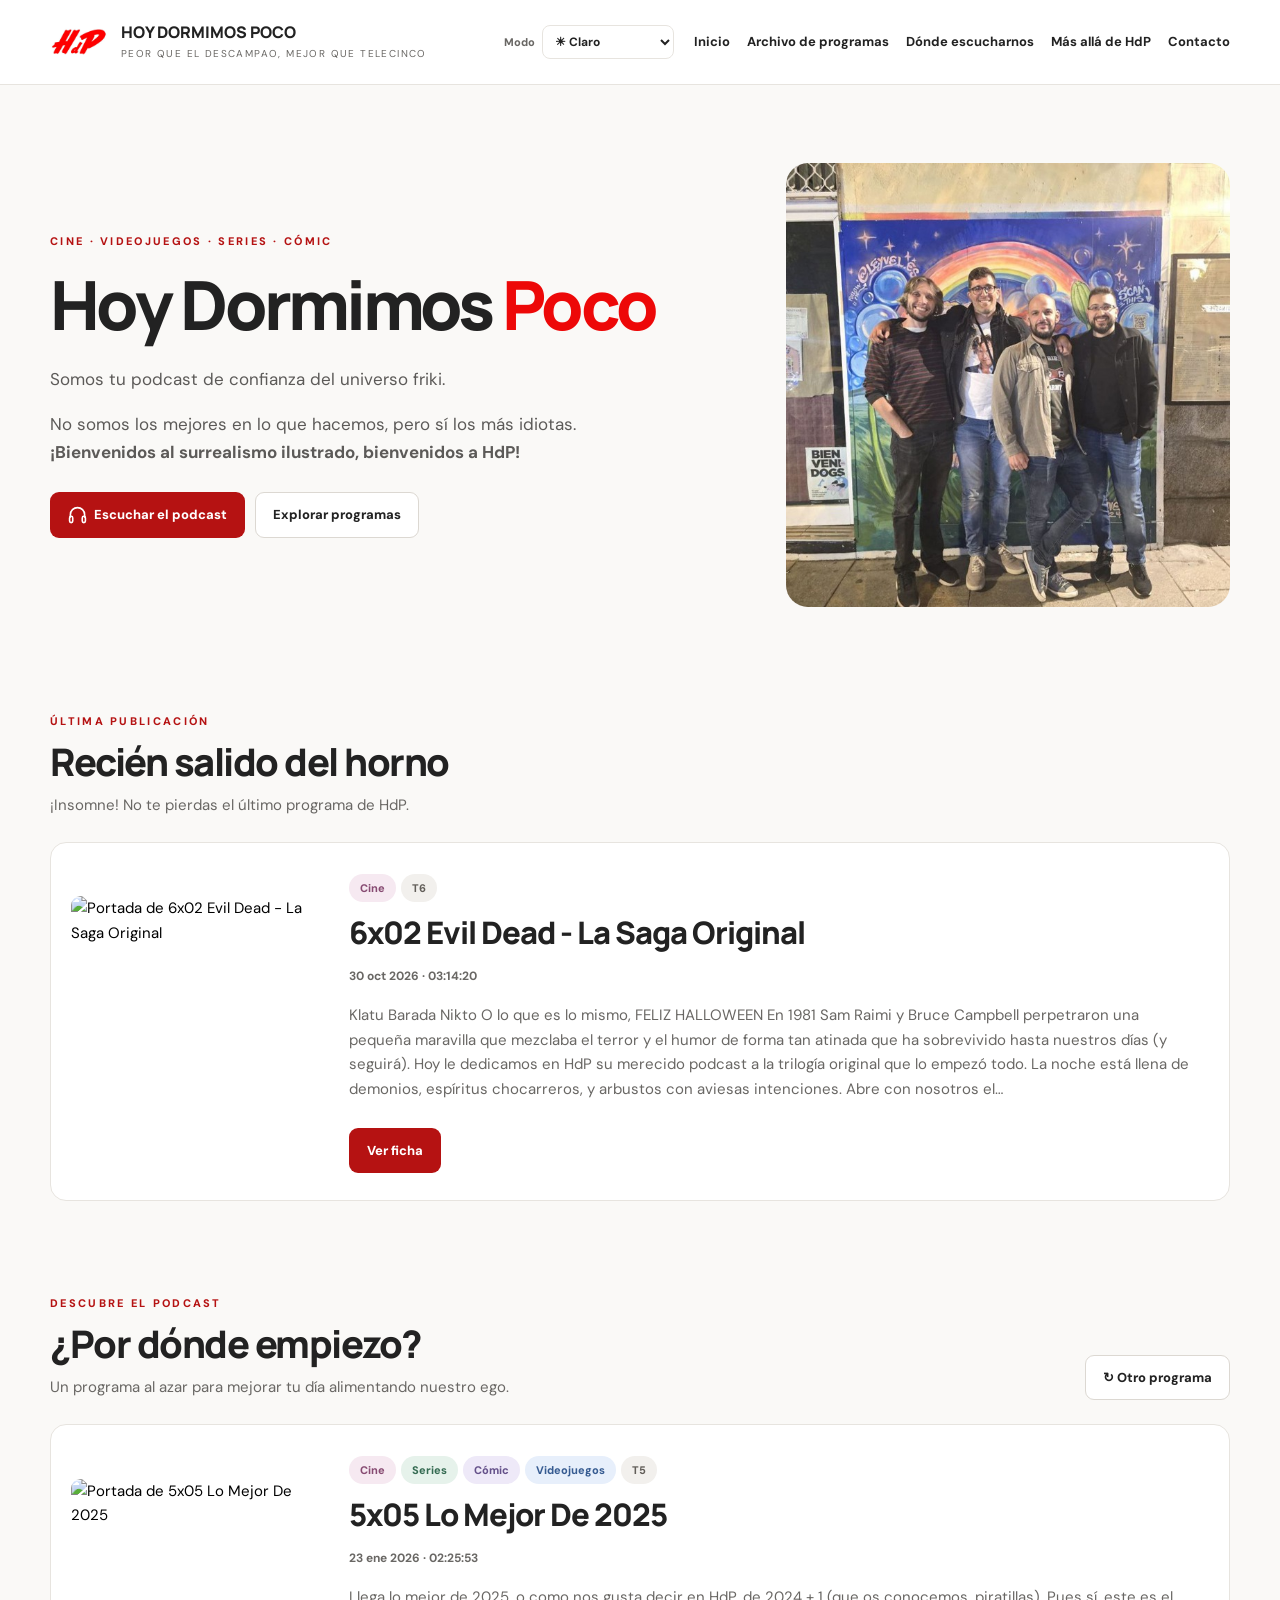
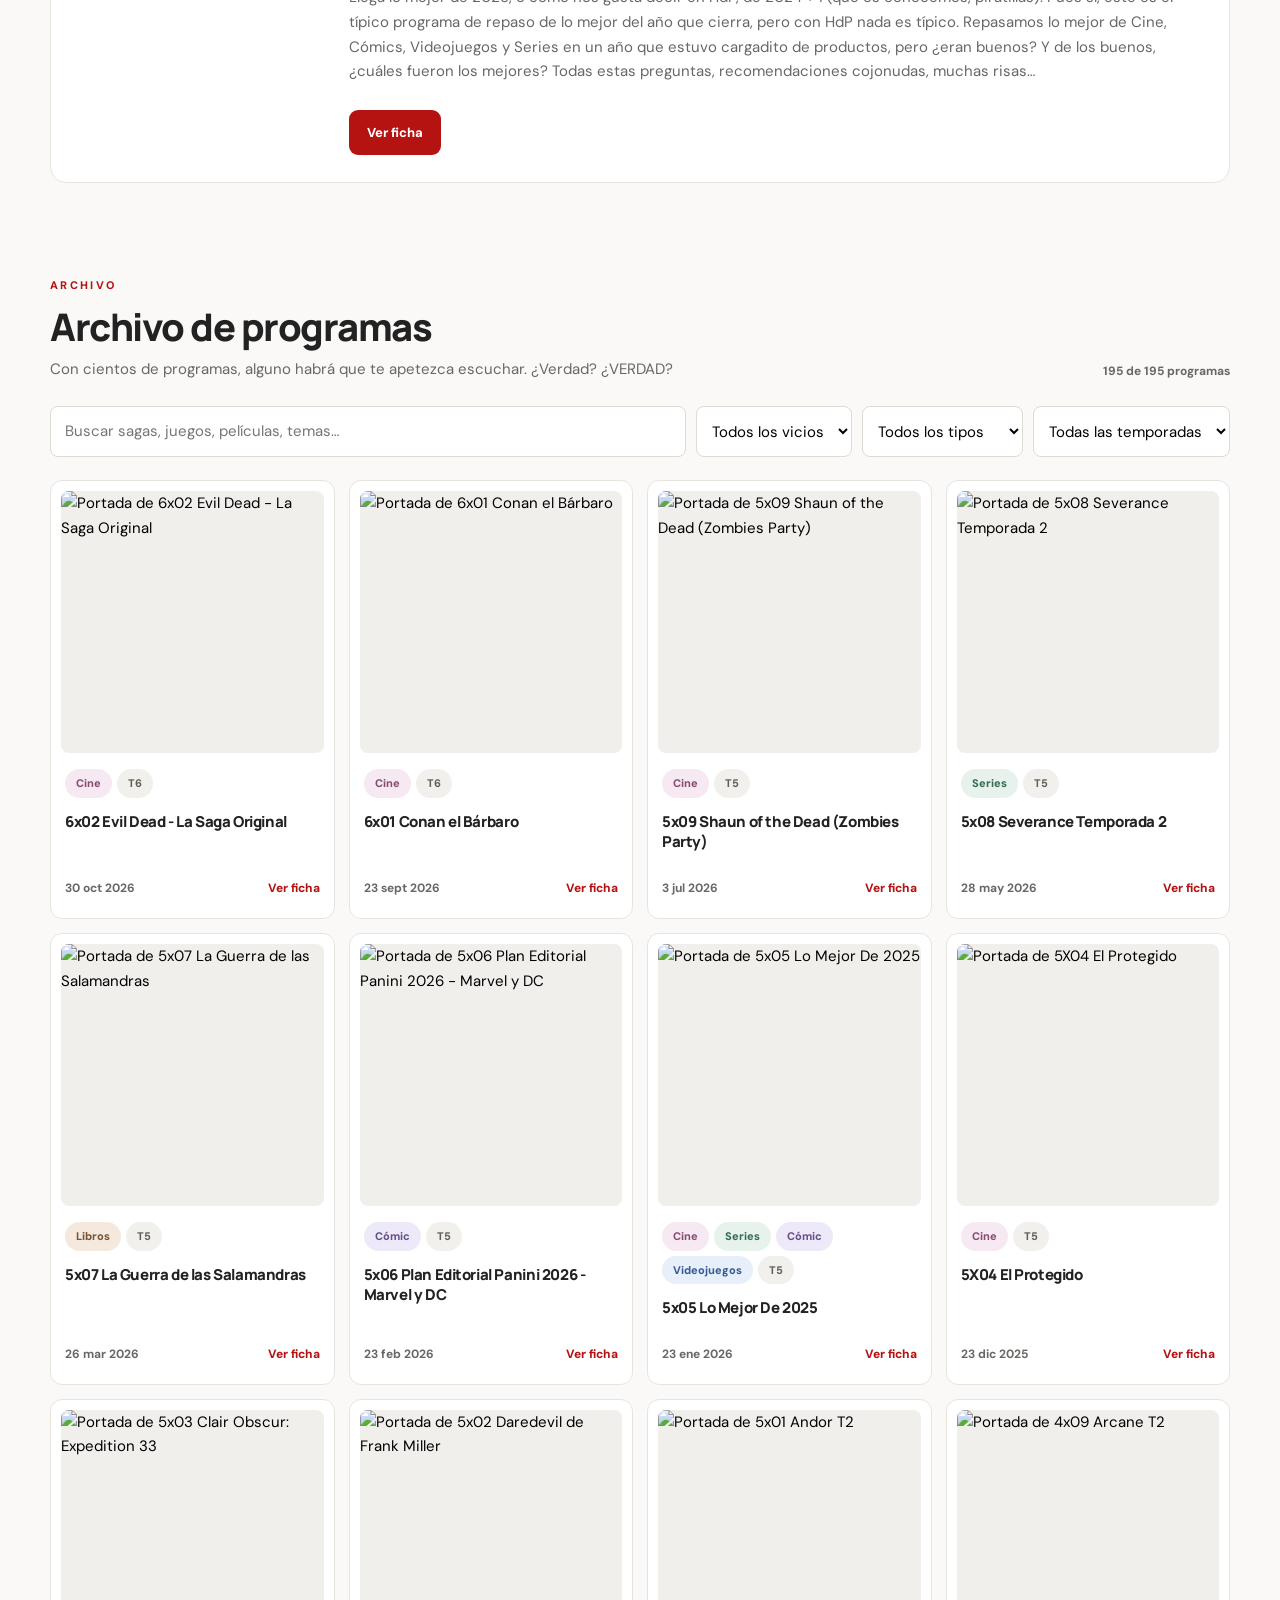
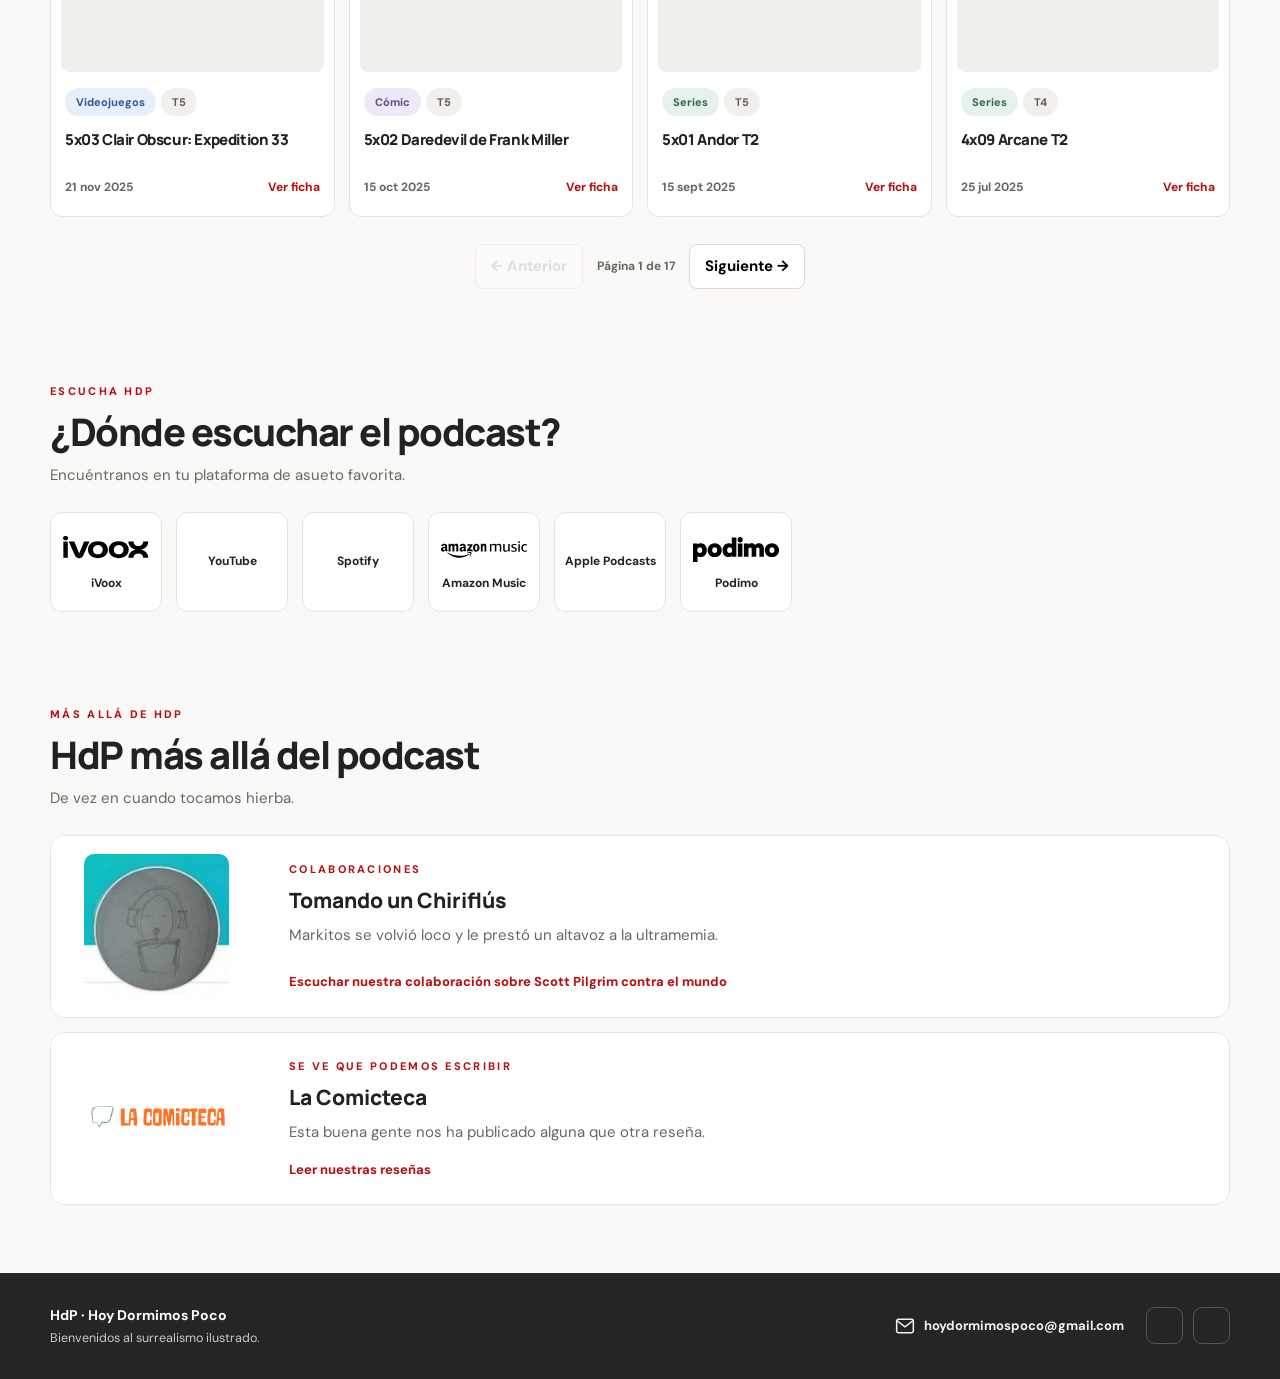
==== index.html @ 5c654281 "Cambios movil" ====
<!DOCTYPE html>
<!-- HdP v1.0.1 | cabecera-dos-botones | etiquetas-pastel | comicteca-author -->
<html lang="es"><head><meta charset="utf-8"/><meta content="width=device-width,initial-scale=1" name="viewport"/><meta content="#faf9f7" name="theme-color"/><meta content="Hoy Dormimos Poco: podcast de cine, videojuegos, series y cómic. Bienvenidos al surrealismo ilustrado." name="description"/><title>Hoy Dormimos Poco — Podcast de cine, videojuegos, series y cómic</title><link href="assets/logo-hdp.jpg" rel="icon"/><style>
@import url('https://fonts.googleapis.com/css2?family=DM+Sans:wght@400;500;600;700&family=Manrope:wght@500;600;700;800&display=swap');
:root{--paper:#faf9f7;--white:#fff;--ink:#222;--muted:#696764;--line:#e7e4df;--red:#ed0808;--red-dark:#b51212}*{box-sizing:border-box}html{scroll-behavior:smooth}body{margin:0;background:var(--paper);color:var(--ink);font:15px/1.65 'DM Sans',sans-serif}a{color:inherit;text-decoration:none}button,input,select{font:inherit}button{cursor:pointer}.wrap{width:min(1180px,calc(100% - 48px));margin:auto}header{position:sticky;top:0;z-index:5;background:#ffffffed;backdrop-filter:blur(14px);border-bottom:1px solid var(--line)}.top{height:84px;display:flex;justify-content:space-between;align-items:center;gap:20px}.brand{display:flex;align-items:center;gap:13px}.brand img{width:58px;height:58px;object-fit:cover;border-radius:50%}.brand b{font:800 16px Manrope}.brand small{display:block;color:var(--muted);font-size:10px;letter-spacing:1.4px}.nav{display:flex;align-items:center;gap:24px;font-weight:700;font-size:13px}.nav a:hover{color:var(--red-dark)}.nav .nav-cta{background:var(--ink);color:white;padding:10px 16px;border-radius:8px}.eyebrow{text-transform:uppercase;letter-spacing:2.3px;font-size:11px;font-weight:800;color:var(--red-dark)}.hero{display:grid;grid-template-columns:1.2fr .8fr;align-items:center;gap:70px;padding:78px 0 80px}.hero h1{font:800 clamp(42px,5.3vw,73px)/1.09 Manrope,sans-serif;letter-spacing:-3.7px;margin:18px 0 23px}.hero h1 em{color:var(--red);font-style:normal}.hero p{font-size:17px;color:#5c5a58;max-width:620px}.hero-art{aspect-ratio:1.15;background:#eeece8;border-radius:22px;display:grid;place-items:center;position:relative;overflow:hidden}.hero-art:before{content:"";position:absolute;width:350px;height:350px;border:65px solid #e3dfd9;border-radius:50%;top:-180px;right:-130px}.hero-art img{width:66%;max-width:290px;position:relative;border-radius:50%;box-shadow:0 25px 50px #0002}.hero-art small{position:absolute;bottom:18px;right:18px;background:#fff;padding:6px 12px;border-radius:5px;font-weight:800;font-size:10px;letter-spacing:1px}.actions{display:flex;gap:10px;flex-wrap:wrap;margin-top:26px}.btn{display:inline-flex;justify-content:center;align-items:center;gap:7px;padding:11px 17px;border-radius:9px;border:1px solid transparent;font-weight:800;font-size:13px;background:var(--red-dark);color:white}.btn:hover{filter:brightness(.92)}.btn.secondary{background:white;border-color:#dcd8d2;color:var(--ink)}.section{padding:25px 0 68px}.section-heading{display:flex;align-items:end;justify-content:space-between;gap:20px;margin-bottom:24px}.section h2,.about h2{font:800 clamp(26px,3vw,38px)/1.18 Manrope;letter-spacing:-1.5px;margin:9px 0}.section-heading p{color:var(--muted);margin:0}.feature{display:grid;grid-template-columns:250px 1fr;gap:28px;padding:20px;border-radius:16px;background:white;border:1px solid var(--line)}.feature img{width:100%;aspect-ratio:1;object-fit:contain;border-radius:9px;background:#eee}.feature-copy{padding:7px 6px 7px 0}.feature h3{font:800 clamp(22px,2.8vw,31px)/1.2 Manrope;letter-spacing:-1px;margin:12px 0}.feature p{color:var(--muted);display:-webkit-box;-webkit-line-clamp:4;-webkit-box-orient:vertical;overflow:hidden}.meta{color:var(--muted);font-size:12px;font-weight:700}.pill{background:#f2f0ed;padding:5px 11px;border-radius:50px;font-size:11px;font-weight:800;color:#625e59;display:inline-block}.controls{display:flex;gap:10px;flex-wrap:wrap;margin:23px 0}.controls input{flex:1;min-width:200px;background:white;border:1px solid #dedad4;border-radius:8px;padding:12px 14px;outline:none}.controls input:focus{border-color:var(--red-dark)}.controls select{background:white;border:1px solid #dedad4;border-radius:8px;padding:11px}.cards{display:grid;grid-template-columns:repeat(4,minmax(0,1fr));gap:14px}.card{background:white;border:1px solid var(--line);padding:10px;border-radius:12px;display:flex;flex-direction:column}.card img{width:100%;aspect-ratio:1;object-fit:cover;border-radius:8px;background:#f0efec}.card .info{padding:12px 4px 4px;display:flex;flex:1;flex-direction:column}.card h3{font:800 15px/1.35 Manrope;letter-spacing:-.4px;margin:11px 0}.card p{font-size:12px;color:var(--muted);display:-webkit-box;-webkit-line-clamp:2;-webkit-box-orient:vertical;overflow:hidden;margin:0 0 16px}.card .bottom{margin-top:auto;display:flex;align-items:center;justify-content:space-between;gap:8px}.text-link{background:none;border:0;padding:5px 0;font-size:12px;font-weight:800;color:var(--red-dark)}.pagination{display:flex;justify-content:center;align-items:center;gap:14px;margin-top:27px}.pagination button{border:1px solid #ddd8d2;border-radius:8px;padding:9px 15px;background:white;font-weight:700}.pagination button:disabled{opacity:.4;cursor:default}.about{border-top:1px solid var(--line);padding:65px 0 85px;display:grid;grid-template-columns:1.1fr .9fr;gap:60px;align-items:center}.about p{color:var(--muted)}.quote{border-left:5px solid var(--red);padding:10px 0 10px 25px;font:800 clamp(23px,2.7vw,31px)/1.4 Manrope;letter-spacing:-.8px}.footer{background:#252525;color:white;padding:30px 0}.foot{display:flex;justify-content:space-between;align-items:center;gap:20px}.footer small{display:block;color:#c9c9c9}.footer a{font-weight:700;font-size:13px}.dialog{border:0;border-radius:16px;max-width:720px;width:calc(100% - 32px);padding:26px;box-shadow:0 20px 90px #0003;max-height:90vh;overflow:auto}.dialog::backdrop{background:#0009}.dialog-top{display:flex;gap:20px}.dialog-top img{width:155px;height:155px;object-fit:cover;border-radius:9px}.dialog h2{font:800 25px/1.25 Manrope;margin:8px 0}.dialog p{white-space:pre-line;color:#555;line-height:1.7}.dialog .close{float:right;background:#f0efed;border:0;border-radius:50%;width:34px;height:34px}.platform-grid{display:flex;flex-wrap:wrap;align-items:stretch;gap:14px;margin-top:23px}.platform-link{display:flex;flex-direction:column;align-items:center;justify-content:center;gap:9px;width:112px;min-height:100px;padding:13px 9px;border:1px solid var(--line);border-radius:12px;background:white;text-align:center;font-weight:700;font-size:12px;transition:border-color .2s,transform .2s}.platform-link:hover{border-color:var(--red-dark);transform:translateY(-2px)}.platform-link img{width:37px;height:37px;object-fit:contain}.platform-link span{line-height:1.3}.contact-section{border-top:1px solid var(--line);padding-top:45px}.contact-row{display:flex;align-items:center;gap:18px;flex-wrap:wrap;margin-top:20px}.contact-mail{font-weight:800;color:var(--red-dark);text-decoration:underline;text-underline-offset:4px}.social-grid{display:flex;gap:12px}.social-grid .platform-link{width:91px;min-height:82px}.social-grid .platform-link img{width:30px;height:30px}.detail-listen{margin-top:22px;border-top:1px solid var(--line);padding-top:18px}.detail-listen h3{font:800 16px Manrope;margin:0 0 5px}.detail-listen p{font-size:12px;white-space:normal;margin:0 0 14px}.detail-listen .platform-grid{margin-top:10px;gap:10px}.detail-listen .platform-link{width:100px;min-height:88px}.audio{width:100%;margin:16px 0}.notice{font-size:12px;color:var(--muted)}.status{padding:30px 0;color:var(--muted)}
@media(max-width:850px){.hero{grid-template-columns:1fr;gap:32px;padding:52px 0}.hero-art{max-height:350px}.cards{grid-template-columns:repeat(3,minmax(0,1fr))}.about{grid-template-columns:1fr;gap:20px}.nav a:not(.nav-cta){display:none}}@media(max-width:580px){.wrap{width:calc(100% - 32px)}.top{height:72px}.brand img{width:47px;height:47px}.brand b{font-size:12px}.brand small{font-size:9px}.nav .nav-cta{padding:8px 10px;font-size:11px}.hero h1{letter-spacing:-2px}.hero p{font-size:15px}.hero-art{aspect-ratio:1.55}.hero-art img{width:43%}.feature{grid-template-columns:1fr}.feature img{max-height:290px}.cards{grid-template-columns:1fr}.card img{max-height:290px}.dialog-top{display:block}.dialog-top img{width:120px;height:120px}.foot{display:block}.platform-link{width:95px;min-height:90px}.platform-link img{width:32px;height:32px}}
.footer-contact{border-top:1px solid #474747;margin-top:24px;padding-top:20px;display:flex;align-items:center;gap:22px;flex-wrap:wrap}.footer-contact-label{font-size:10px;font-weight:800;letter-spacing:1.8px;color:#d6d6d6}.footer-contact-link{display:inline-flex;align-items:center;gap:9px;font-size:13px;font-weight:700;color:#fff}.footer-contact-link:hover{text-decoration:underline;text-underline-offset:4px}.footer-social{display:flex;align-items:center;gap:10px}.footer-social .platform-link{background:#fff;color:#222;width:70px;min-height:67px;padding:8px 6px;gap:5px;font-size:10px}.footer-social .platform-link img{width:23px;height:23px}.platform-link img[src="assets/ivoox.svg"],.platform-link img[src="assets/amazon-music.svg"],.platform-link img[src="assets/podimo.svg"]{width:86px;max-width:100%;height:35px}.footer-contact .footer-social .platform-link img{width:23px;height:23px}@media(max-width:580px){.footer-contact{align-items:flex-start;gap:14px}.footer-contact-label{width:100%}}
/* Plataforma: iconos monocromos coherentes con la identidad visual. */
#listen-links .platform-link img,.detail-listen .platform-link img{filter:grayscale(1) brightness(0)}
/* Pie compacto: marca a la izquierda, contacto y redes a la derecha. */
.footer{padding:30px 0}
.footer-inner{display:flex;align-items:center;justify-content:space-between;gap:24px}
.footer-identity strong{font-size:14px}
.footer-contact-compact{display:flex;align-items:center;justify-content:flex-end;flex-wrap:wrap;gap:22px}
.footer-email{display:inline-flex;align-items:center;gap:9px;font-size:13px;font-weight:700;color:#f3f3f3}
.footer-email:hover{color:#fff;text-decoration:underline;text-underline-offset:4px}
.footer-social-compact{display:flex;align-items:center;gap:10px}
.footer-social-icon{width:37px;height:37px;display:grid;place-items:center;border:1px solid #555;border-radius:9px;transition:background .15s,border-color .15s}
.footer-social-icon:hover{background:#383838;border-color:#aaa}
.footer-social-icon img{width:19px;height:19px;object-fit:contain;filter:invert(1)}
@media(max-width:720px){.footer-inner{align-items:flex-start;flex-direction:column;gap:20px}.footer-contact-compact{justify-content:flex-start;gap:14px}}

/* Navegación única y adaptable */
.menu-toggle{display:none;border:1px solid var(--line);background:#fff;border-radius:9px;font-size:23px;line-height:1;padding:9px 12px;color:var(--ink)}
.nav{gap:17px}.nav a{white-space:nowrap}.nav a:focus-visible,.menu-toggle:focus-visible{outline:2px solid var(--red-dark);outline-offset:3px}
.hero-art-qr{aspect-ratio:1;background:transparent}.hero-art-qr:before{display:none}.hero-art-qr img{width:100%;height:100%;max-width:none;object-fit:cover;border-radius:18px;box-shadow:none}
.chiriflus-img{width:88px;height:88px;object-fit:cover;border-radius:12px;display:block}.beyond-grid{display:grid;grid-template-columns:1fr 1fr;gap:18px}.beyond-card{background:#fff;border:1px solid var(--line);border-radius:15px;padding:25px}.beyond-card h3{font:800 22px Manrope;margin:10px 0}.beyond-card p{color:var(--muted)}.beyond-card a{font-weight:800;color:var(--red-dark)}
#inicio,#programas,#mas-alla,#escuchar,#contacto{scroll-margin-top:95px}
@media(max-width:1050px){.menu-toggle{display:block}.top{position:relative}.nav{display:none;position:absolute;top:calc(100% - 1px);right:0;left:0;flex-direction:column;align-items:stretch;gap:0;background:#fff;border:1px solid var(--line);border-radius:0 0 14px 14px;box-shadow:0 14px 22px #0001;padding:10px 16px}.nav.is-open{display:flex}.nav a,.nav a:not(.nav-cta){display:block;padding:11px 8px;border-bottom:1px solid var(--line)}.nav a:last-child{border-bottom:0}}
@media(max-width:580px){.hero-art-qr{aspect-ratio:1}.hero-art-qr img{width:100%;height:100%}.beyond-grid{grid-template-columns:1fr}.brand b{font-size:11px}}

/* Imágenes de episodios accesibles y clicables, sin alterar su presentación */
.episode-image-button{display:block;width:100%;padding:0;border:0;background:transparent;cursor:pointer;text-align:left;overflow:hidden}.episode-image-button img{display:block;width:100%;height:100%;object-fit:cover}.feature .episode-image-button img{object-fit:contain}.episode-image-button:focus-visible,.beyond-image-link:focus-visible{outline:3px solid var(--red-dark);outline-offset:3px}.beyond-image-link{display:inline-block;vertical-align:top}.beyond-card h3 a:hover{text-decoration:underline}

/* Tarjetas compactas del archivo: la descripción y duración están en la ficha. */
.card .info{min-height:124px}.card .bottom{padding-top:16px}.card h3{margin-bottom:0}
/* Colaboraciones con imagen protagonista y contenido equilibrado. */
.beyond-grid-new{align-items:stretch}.beyond-card-new{padding:0;overflow:hidden;display:flex;flex-direction:column}
.beyond-visual{height:160px;display:flex;align-items:center;justify-content:center;background:#f5f3f0;padding:20px;transition:background .2s}
.beyond-visual:hover{background:#ece8e3}.beyond-visual-chiriflus img{height:122px;width:122px;object-fit:cover;border-radius:16px;box-shadow:0 5px 18px #0001}
.beyond-visual-comicteca{background:#fff}.beyond-visual-comicteca img{display:block;width:min(100%,380px);height:110px;object-fit:contain}
.beyond-content{padding:22px 25px 25px;display:flex;flex:1;flex-direction:column}.beyond-content h3{margin:8px 0}.beyond-content p{margin:0 0 22px}
.beyond-actions{margin-top:auto;display:flex;flex-wrap:wrap;gap:10px 22px}.beyond-card .beyond-title-link,.beyond-card .beyond-title-link:visited{color:var(--ink)}.beyond-card .beyond-title-link:hover{color:var(--ink);text-decoration:underline}
@media(max-width:580px){.beyond-visual{height:145px}.beyond-visual-chiriflus img{width:110px;height:110px}}

/* REPARACIÓN 23/11: sólo tarjetas del ARCHIVO, no las destacadas. */
#cards .card .info{min-height:0;padding:12px 4px 4px}
#cards .card h3{margin:10px 0 22px}
#cards .card .bottom{margin-top:auto;padding-top:0}
#cards .card p{display:none!important}
/* Más allá de HdP: dos tarjetas horizontales de igual altura. */
#mas-alla .beyond-grid{display:grid;grid-template-columns:repeat(2,minmax(0,1fr));gap:18px}
#mas-alla .beyond-card-new{display:grid;grid-template-columns:38% minmax(0,1fr);min-height:245px;padding:0;overflow:hidden;align-items:stretch}
#mas-alla .beyond-visual{height:auto;min-height:245px;width:100%;padding:22px;display:flex;align-items:center;justify-content:center;background:#f4f1ed}
#mas-alla .beyond-visual-chiriflus{background:#f4f1ed}
#mas-alla .beyond-visual-chiriflus img{width:min(100%,180px);height:auto;aspect-ratio:1;object-fit:contain;box-shadow:none;border-radius:14px}
#mas-alla .beyond-visual-comicteca{background:#fff}
#mas-alla .beyond-visual-comicteca img{width:100%;height:auto;max-height:150px;object-fit:contain}
#mas-alla .beyond-content{padding:23px 22px;min-width:0;display:flex;flex-direction:column;justify-content:center}
#mas-alla .beyond-content h3{font:800 20px/1.3 Manrope;margin:10px 0}
#mas-alla .beyond-content p{margin:0 0 20px}
#mas-alla .beyond-actions{margin-top:auto;display:flex;flex-wrap:wrap;gap:8px 16px}
#mas-alla .beyond-title-link,#mas-alla .beyond-title-link:visited{color:var(--ink)!important}
@media(max-width:1050px){#mas-alla .beyond-grid{grid-template-columns:1fr}#mas-alla .beyond-card-new{grid-template-columns:190px minmax(0,1fr)}}
@media(max-width:580px){#mas-alla .beyond-card-new{grid-template-columns:125px minmax(0,1fr);min-height:210px}#mas-alla .beyond-visual{min-height:210px;padding:10px}#mas-alla .beyond-content{padding:16px}#mas-alla .beyond-content h3{font-size:17px}#mas-alla .beyond-actions{gap:6px}}

/* Colaboraciones: listado ampliable, imagen a la derecha y enlaces sin flechas. */
#mas-alla .beyond-list{display:flex;flex-direction:column;gap:14px}
#mas-alla .beyond-row{display:grid;grid-template-columns:minmax(0,1fr) 210px;min-height:170px;border:1px solid var(--line);border-radius:15px;overflow:hidden;background:#fff}
#mas-alla .beyond-row-copy{padding:24px 28px;display:flex;flex-direction:column;align-items:flex-start}
#mas-alla .beyond-row h3{font:800 21px/1.3 Manrope;margin:9px 0}
#mas-alla .beyond-row h3 a,#mas-alla .beyond-row h3 a:visited{color:var(--ink)}
#mas-alla .beyond-row h3 a:hover{text-decoration:underline}
#mas-alla .beyond-row p{color:var(--muted);margin:0 0 14px}
#mas-alla .beyond-row-action{margin-top:auto;color:var(--red-dark);font-size:13px;font-weight:800}
#mas-alla .beyond-row-action:hover{text-decoration:underline}
#mas-alla .beyond-row-art{display:flex;align-items:center;justify-content:center;padding:18px;background:#f4f1ed}
#mas-alla .beyond-row-art img{display:block;max-width:100%;max-height:145px;object-fit:contain;border-radius:10px}
#mas-alla .beyond-row-art-logo{background:#fff}
#mas-alla .beyond-row-art-logo img{width:175px;max-height:105px;border-radius:0}
@media(max-width:580px){#mas-alla .beyond-row{grid-template-columns:minmax(0,1fr) 110px;min-height:155px}#mas-alla .beyond-row-copy{padding:18px 15px}#mas-alla .beyond-row h3{font-size:17px}#mas-alla .beyond-row-art{padding:10px}#mas-alla .beyond-row-art img{max-height:100px}#mas-alla .beyond-row-art-logo img{width:100%}}

/* Ajuste 23/11: portadas principales completas, sin bandas grises. */
.feature .episode-image-button{background:#fff;align-self:center;border-radius:9px;overflow:hidden}
.feature .episode-image-button img,.feature img{background:#fff;object-fit:contain}
/* Colaboraciones: imágenes a la izquierda, misma superficie neutra. */
#mas-alla .beyond-row{grid-template-columns:210px minmax(0,1fr)}
#mas-alla .beyond-row-art{grid-column:1;grid-row:1;background:#fff;padding:18px}
#mas-alla .beyond-row-copy{grid-column:2;grid-row:1}
#mas-alla .beyond-row-art-logo{background:#fff}
#mas-alla .beyond-row-art-logo img{width:100%;max-height:105px;object-fit:contain}
#mas-alla .beyond-row-art:not(.beyond-row-art-logo) img{width:145px;height:145px;max-width:100%;object-fit:contain}
@media(max-width:580px){#mas-alla .beyond-row{grid-template-columns:110px minmax(0,1fr)}#mas-alla .beyond-row-art{padding:10px}#mas-alla .beyond-row-art:not(.beyond-row-art-logo) img{width:100%;height:auto}}

/* Etiquetas de temática: tonos pastel discretos, sin alterar las portadas. */
.pill[data-category="Videojuegos"]{background:#e7effb;color:#365b91}
.pill[data-category="Cine"]{background:#f6e9f1;color:#874b72}
.pill[data-category="Series"]{background:#e6f2eb;color:#356b52}
.pill[data-category="Cómic"]{background:#eee9f8;color:#65518a}
.pill[data-category="Otros"]{background:#f2f0ed;color:#625e59}

.pill[data-category="Libros"]{background:#f4e9dc;color:#795333}
.episode-tags{display:flex;flex-wrap:wrap;align-items:center;gap:5px;margin:4px 0}
.season-pill{background:#f2f0ed;color:#625e59}
.headphones-icon{flex-shrink:0}

/* v1.0.1 — Modos claro, oscuro y MUY OSCURO. Los dos últimos comparten paleta. */
.header-actions{display:flex;align-items:center;gap:7px;margin-left:auto}
.theme-label{font-size:11px;font-weight:800;color:var(--muted)}
.theme-mode{max-width:151px;padding:7px 8px;border:1px solid var(--line);border-radius:8px;background:var(--white);color:var(--ink);font-size:12px;font-weight:700;cursor:pointer}
.theme-mode:focus-visible{outline:2px solid var(--red-dark);outline-offset:2px}
.brand .very-dark-note{font-size:9px;letter-spacing:.15px;color:#d8b2b2;font-weight:600;text-transform:none}
.brand .very-dark-note[hidden]{display:none}
html[data-theme="dark"]{color-scheme:dark;--paper:#17191d;--white:#24272e;--ink:#f1f1f2;--muted:#b5b6bd;--line:#42454d;--red-dark:#ff6a6a}
html[data-theme="dark"] header{background:#1c1e23f2}
html[data-theme="dark"] .nav{background:transparent}
html[data-theme="dark"] .feature,
html[data-theme="dark"] .card,
html[data-theme="dark"] .beyond-card,
html[data-theme="dark"] .platform-link,
html[data-theme="dark"] .dialog{background:var(--white);color:var(--ink)}
html[data-theme="dark"] .hero p,
html[data-theme="dark"] .feature p,
html[data-theme="dark"] .about p,
html[data-theme="dark"] .beyond-card p,
html[data-theme="dark"] .dialog p{color:var(--muted)}
html[data-theme="dark"] .btn.secondary,
html[data-theme="dark"] .pagination button,
html[data-theme="dark"] .menu-toggle,
html[data-theme="dark"] .controls input,
html[data-theme="dark"] .controls select{background:var(--white);color:var(--ink);border-color:var(--line)}
html[data-theme="dark"] .btn:not(.secondary){background:#b72d32;color:#fff}
html[data-theme="dark"] .nav .nav-cta{background:#e6e6e8;color:#17191d}
html[data-theme="dark"] .feature .episode-image-button,
html[data-theme="dark"] .feature .episode-image-button img,
html[data-theme="dark"] .feature img{background:#fff}
html[data-theme="dark"] .card img{background:#30333b}
html[data-theme="dark"] .dialog .close{background:#3a3d45;color:#fff}
html[data-theme="dark"] .hero-art{background:transparent}
html[data-theme="dark"] .pill.season-pill{background:#3c4048;color:#e0e1e5}
html[data-theme="very-dark"] #brand-tagline{color:#a32632}
@media(max-width:1050px){.header-actions{margin-left:auto}.top{gap:10px}}
@media(max-width:580px){.wrap{width:min(1180px,calc(100% - 24px))}.brand{gap:7px}.brand img{width:40px;height:40px}.brand small{font-size:7px;letter-spacing:.35px}.brand .very-dark-note{font-size:7px}.theme-label{display:none}.theme-mode{width:100px;max-width:100px;font-size:9px;padding:6px 2px}.menu-toggle{padding:7px 8px;font-size:20px}.top{gap:6px}.brand{min-width:0}.brand span{min-width:0}.brand b{font-size:10px}}

/* Contraste de plataformas y colaboraciones en ambos modos oscuros. */
html[data-theme="dark"] #listen-links .platform-link img,
html[data-theme="dark"] .detail-listen .platform-link img{filter:brightness(0) invert(1)}
html[data-theme="dark"] #mas-alla .beyond-row{background:var(--white);border-color:var(--line);color:var(--ink)}
html[data-theme="dark"] #mas-alla .beyond-row-art{background:var(--white)}
html[data-theme="dark"] #mas-alla .beyond-row-art-logo img{background:#fff;border-radius:6px;padding:6px}

.very-dark-banner{background:#e8e5df;color:#292929;text-align:center;padding:7px 12px;font-size:13px;font-weight:600;line-height:1.4}
.very-dark-banner[hidden]{display:none}
html[data-theme="dark"] header{background:#1c1e23}
html[data-theme="dark"] .nav a{background:transparent;color:var(--ink)}
html[data-theme="dark"] .nav a:hover{background:transparent;color:var(--red-dark)}
@media(max-width:1050px){html[data-theme="dark"] .nav{background:#1c1e23}}
/* Ajuste exclusivo móvil: selector compacto sin ancho mínimo nativo. */
@media (max-width:580px){
  .header-actions{flex:0 0 86px;min-width:0;margin-left:auto}
  #theme-mode{display:block;box-sizing:border-box;width:86px;min-width:0;max-width:86px;flex:0 0 86px;padding:6px 1px;font-size:10px;letter-spacing:-.2px}
  .brand{flex:1 1 auto;min-width:0}
  .brand span{min-width:0}
  .menu-toggle{flex-shrink:0}
}
</style></head><body>
<header><div id="very-dark-note" class="very-dark-banner" hidden>El 29N, vota con cabeza. Te juegas tu futuro.</div><div class="wrap top"><a class="brand" href="#inicio"><img alt="Logo de Hoy Dormimos Poco" src="assets/logo-hdp.jpg"/><span><b>HOY DORMIMOS POCO</b><small id="brand-tagline">PEOR QUE EL DESCAMPAO, MEJOR QUE TELECINCO</small></span></a><div class="header-actions"><label class="theme-label" for="theme-mode">Modo</label><select id="theme-mode" class="theme-mode" aria-label="Modo de visualización"><option value="light">☀ Claro</option><option value="dark">☾ Oscuro</option><option value="very-dark">☠ MUY OSCURO</option></select></div><button class="menu-toggle" type="button" id="menu-toggle" aria-controls="site-nav" aria-expanded="false" aria-label="Abrir menú">☰</button><nav class="nav" id="site-nav" aria-label="Navegación principal"><a href="#inicio">Inicio</a><a href="#programas">Archivo de programas</a><a href="#escuchar">Dónde escucharnos</a><a href="#mas-alla">Más allá de HdP</a><a href="#contacto">Contacto</a></nav></div></header>
<main class="wrap" id="inicio"><section class="hero"><div><div class="eyebrow">CINE · VIDEOJUEGOS · SERIES · CÓMIC</div><h1>Hoy Dormimos <em>Poco</em></h1><p>Somos tu podcast de confianza del universo friki.</p><p>No somos los mejores en lo que hacemos, pero sí los más idiotas. <strong>¡Bienvenidos al surrealismo ilustrado, bienvenidos a HdP!</strong></p><div class="actions"><a class="btn" href="#escuchar"><svg class="headphones-icon" viewBox="0 0 24 24" width="19" height="19" fill="none" stroke="currentColor" stroke-width="2" stroke-linecap="round" stroke-linejoin="round" aria-hidden="true"><path d="M3 14v-3a9 9 0 0 1 18 0v3"/><rect x="2" y="13" width="4" height="8" rx="2"/><rect x="18" y="13" width="4" height="8" rx="2"/></svg>Escuchar el podcast</a><a class="btn secondary" href="#programas">Explorar programas</a></div></div><div class="hero-art hero-art-qr"><img alt="Fotografía original del equipo de Hoy Dormimos Poco" src="assets/foto-original-hdp.jpg"/></div></section>
<section class="section" id="ultimo"><div class="section-heading"><div><div class="eyebrow">ÚLTIMA PUBLICACIÓN</div><h2>Recién salido del horno</h2><p>¡Insomne! No te pierdas el último programa de HdP.</p></div></div><div class="feature" id="latest"><div class="status">Cargando último programa…</div></div></section>
<section class="section" id="recomendacion"><div class="section-heading"><div><div class="eyebrow">DESCUBRE EL PODCAST</div><h2>¿Por dónde empiezo?</h2><p>Un programa al azar para mejorar tu día alimentando nuestro ego.</p></div><button class="btn secondary" id="shuffle">↻ Otro programa</button></div><div class="feature" id="recommended"><div class="status">Cargando recomendación…</div></div></section>
<section class="section" id="programas"><div class="section-heading"><div><div class="eyebrow">ARCHIVO</div><h2>Archivo de programas</h2><p>Con cientos de programas, alguno habrá que te apetezca escuchar. ¿Verdad? ¿VERDAD?</p></div><span class="meta" id="count"></span></div><div class="controls"><input aria-label="Buscar programas" id="search" placeholder="Buscar sagas, juegos, películas, temas…" type="search"/><select aria-label="Filtrar por temática" id="category"><option value="">Todos los vicios</option><option>Cómic</option><option>Cine</option><option>Series</option><option>Videojuegos</option><option>Libros</option><option>Otros</option></select><select aria-label="Filtrar por tipo de programa" id="program-type"><option value="">Todos los tipos</option><option>Monográficos</option><option>Lo mejor del año</option><option>Plan editorial</option><option>Magazine</option><option>Tertulias</option><option>Entrevistas</option></select><select aria-label="Filtrar por temporada" id="season"><option value="">Todas las temporadas</option></select></div><div class="cards" id="cards"></div><div class="status" hidden="" id="empty">No hay episodios que coincidan con la búsqueda.</div><div class="pagination"><button id="prev">← Anterior</button><span class="meta" id="page"></span><button id="next">Siguiente →</button></div></section>

</main>
<section class="section wrap" id="escuchar"><div class="section-heading"><div><div class="eyebrow">ESCUCHA HDP</div><h2>¿Dónde escuchar el podcast?</h2><p>Encuéntranos en tu plataforma de asueto favorita.</p></div></div><div class="platform-grid" id="listen-links"></div></section>
<section class="section wrap" id="mas-alla"><div class="section-heading"><div><div class="eyebrow">MÁS ALLÁ DE HDP</div><h2>HdP más allá del podcast</h2><p>De vez en cuando tocamos hierba.</p></div></div>
<div class="beyond-list">
<article class="beyond-row"><div class="beyond-row-copy"><div class="eyebrow">COLABORACIONES</div><h3><a href="https://www.ivoox.com/podcast-tomando-chiriflus_sq_f1182324_1.html" target="_blank" rel="noopener noreferrer">Tomando un Chiriflús</a></h3><p>Markitos se volvió loco y le prestó un altavoz a la ultramemia.</p><a class="beyond-row-action" href="https://www.ivoox.com/8x04-tomando-chiriflus-con-scott-pilgrim-audios-mp3_rf_136163631_1.html" target="_blank" rel="noopener noreferrer">Escuchar nuestra colaboración sobre Scott Pilgrim contra el mundo</a></div><a class="beyond-row-art" href="https://www.ivoox.com/podcast-tomando-chiriflus_sq_f1182324_1.html" target="_blank" rel="noopener noreferrer" aria-label="Visitar Tomando un Chiriflús"><img src="assets/markitos.webp" alt="Logo de Tomando un Chiriflús" loading="lazy"></a></article>
<article class="beyond-row"><div class="beyond-row-copy"><div class="eyebrow">SE VE QUE PODEMOS ESCRIBIR</div><h3><a href="https://lacomicteca.com" target="_blank" rel="noopener noreferrer">La Comicteca</a></h3><p>Esta buena gente nos ha publicado alguna que otra reseña.</p><a class="beyond-row-action" href="https://lacomicteca.com/author/hoy-dormimos-poco/" target="_blank" rel="noopener noreferrer">Leer nuestras reseñas</a></div><a class="beyond-row-art beyond-row-art-logo" href="https://lacomicteca.com" target="_blank" rel="noopener noreferrer" aria-label="Visitar La Comicteca"><img src="assets/logo-comicteca-completo.png" alt="Logo de La Comicteca" loading="lazy"></a></article>
</div></section>
<footer class="footer" id="contacto"><div class="wrap footer-inner"><div class="footer-identity"><strong>HdP · Hoy Dormimos Poco</strong><small>Bienvenidos al surrealismo ilustrado.</small></div><div class="footer-contact-compact"><a class="footer-email" href="mailto:hoydormimospoco@gmail.com" aria-label="Escribir a hoydormimospoco@gmail.com"><svg viewBox="0 0 24 24" width="20" height="20" fill="none" stroke="currentColor" stroke-width="1.8" stroke-linecap="round" stroke-linejoin="round" aria-hidden="true"><rect x="2" y="4" width="20" height="16" rx="2"/><path d="m3 6 9 7 9-7"/></svg><span>hoydormimospoco@gmail.com</span></a><div class="footer-social-compact" id="social-links"></div></div></div></footer>
<dialog class="dialog" id="details"><button aria-label="Cerrar" class="close" id="close">×</button><div class="dialog-top"><img alt="Portada del programa" id="detail-img"/><div><div class="eyebrow">EPISODIO DE HDP</div><h2 id="detail-title"></h2><span class="meta" id="detail-meta"></span></div></div><p id="detail-desc"></p><div class="detail-listen"><h3>Escúchanos en</h3><p>Enlaces directos a este episodio en las plataformas disponibles.</p><div class="platform-grid" id="detail-links"></div></div></dialog>
<script src="data/catalogo-local.js"></script>
<script>
/* Tema guardado: MUY OSCURO comparte CSS con Oscuro y cambia el lema. */
const themeMode=document.getElementById('theme-mode');
const brandTagline=document.getElementById('brand-tagline');
const veryDarkNote=document.getElementById('very-dark-note');
const DEFAULT_TAGLINE='PEOR QUE EL DESCAMPAO, MEJOR QUE TELECINCO';
const VERY_DARK_TAGLINE='PODCAST RIGUROSAMENTE CENSURADO POR VOX';
function setTheme(mode){
  if(!['light','dark','very-dark'].includes(mode))mode='light';
  document.documentElement.dataset.theme=mode;
  themeMode.value=mode;
  brandTagline.textContent=mode==='very-dark'?VERY_DARK_TAGLINE:DEFAULT_TAGLINE;
  veryDarkNote.hidden=mode!=='very-dark';
  document.querySelector('meta[name="theme-color"]').content=mode==='dark'?'#17191d':'#faf9f7';
  try{localStorage.setItem('hdp-theme-mode',mode)}catch(e){}
}
let savedTheme='light';
try{savedTheme=localStorage.getItem('hdp-theme-mode')||'light'}catch(e){}
setTheme(savedTheme);
themeMode.addEventListener('change',()=>setTheme(themeMode.value));

const menuButton=document.getElementById('menu-toggle'),menuNav=document.getElementById('site-nav');
menuButton.addEventListener('click',()=>{const open=menuNav.classList.toggle('is-open');menuButton.setAttribute('aria-expanded',String(open));menuButton.setAttribute('aria-label',open?'Cerrar menú':'Abrir menú');menuButton.textContent=open?'✕':'☰'});
menuNav.addEventListener('click',ev=>{if(ev.target.closest('a')){menuNav.classList.remove('is-open');menuButton.setAttribute('aria-expanded','false');menuButton.setAttribute('aria-label','Abrir menú');menuButton.textContent='☰'}});
const $=id=>document.getElementById(id), esc=s=>String(s??'').replace(/[&<>"']/g,c=>({'&':'&amp;','<':'&lt;','>':'&gt;','"':'&quot;',"'":'&#39;'}[c]));
let episodes=[],config={},page=1,filtered=[],previousId=null;const PAGE_SIZE=12;
const dateLabel=s=>s?new Date(s).toLocaleDateString('es-ES',{day:'numeric',month:'short',year:'numeric'}):'';
const excerpt=(s,n=250)=>s.length>n?s.slice(0,n).trim()+'…':s;
function effectiveCategories(e){const override=config.categoryOverrides?.[e.id];if(override)return Array.isArray(override)?override:[override];return e.categories||[e.category||'Otros']}
function effectiveCategory(e){return effectiveCategories(e).join(' · ')}
function episodeTags(e){return `<div class="episode-tags">${effectiveCategories(e).map(c=>`<span class="pill" data-category="${esc(c)}">${esc(c)}</span>`).join('')}${e.season?`<span class="pill season-pill">T${esc(e.season)}</span>`:''}</div>`}
const norm=s=>String(s||'').normalize('NFD').replace(/[\u0300-\u036f]/g,'').toLocaleLowerCase('es');
const LOCAL_ICONS={'iVoox':'assets/ivoox.svg','Amazon Music':'assets/amazon-music.svg','Podimo':'assets/podimo.svg'};
const ICONS={'iVoox':'ivoox','YouTube':'youtube','Spotify':'spotify','Amazon Music':'amazonmusic','Apple Podcasts':'applepodcasts','Podimo':'podimo','X':'x','Bluesky':'bluesky'};
function platformIcon(name){const src=LOCAL_ICONS[name]|| (ICONS[name]?`https://cdn.jsdelivr.net/npm/simple-icons@v15/icons/${ICONS[name]}.svg`:null);return src?`<img src="${esc(src)}" alt="" loading="lazy" onerror="this.style.display='none'">`:''}
function platformLink(name,url,label){if(!/^https:\/\//.test(url||''))return '';return `<a class="platform-link" href="${esc(url)}" target="_blank" rel="noopener noreferrer" aria-label="${esc(label||name)}">${platformIcon(name)}<span>${esc(name)}</span></a>`}
function socialIconLink(name,url){if(!/^https:\/\//.test(url||''))return '';return `<a class="footer-social-icon" href="${esc(url)}" target="_blank" rel="noopener noreferrer" aria-label="Seguir HdP en ${esc(name)}" title="${esc(name)}">${platformIcon(name)}</a>`}
function platforms(e){
 if(!e){return Object.entries(config.platforms||{}).filter(([name,url])=>/^https:\/\//.test(url)).map(([name,url])=>[name,url]);}
 const list=[];
 if(e.ivoox)list.push(['iVoox',e.ivoox]);
 if(e.spotify)list.push(['Spotify',e.spotify]);
 if(Number(e.season)>=4&&e.youtube)list.push(['YouTube',e.youtube]);
 return list;
}
function links(e){return platforms(e).map(([name,url])=>platformLink(name,url,'Escuchar este episodio en '+name)).join('')}
function feature(e){if(!e)return '<p class="status">No hay episodios disponibles.</p>';return `<button type="button" class="episode-image-button" data-open="${esc(e.id)}" aria-label="Ver ficha de ${esc(e.title)}"><img loading="lazy" src="${esc(e.image)}" alt="Portada de ${esc(e.title)}"></button><div class="feature-copy">${episodeTags(e)}<h3>${esc(e.title)}</h3><span class="meta">${dateLabel(e.date)}${e.duration?' · '+esc(e.duration):''}</span><p>${esc(excerpt(e.description,440))}</p><div class="actions"><button class="btn" data-open="${esc(e.id)}">Ver ficha</button></div></div>`}
function renderFeatures(){ $('latest').innerHTML=feature(episodes[0]); const eligible=episodes.filter(e=>Number.isInteger(e.season)&&e.season>=4&&!config.excludedRecommendationIds?.includes(e.id));if(!eligible.length){$('recommended').innerHTML='<p class="status">No hay episodios elegibles de la temporada 4 en adelante.</p>';return}let curated=eligible.filter(e=>config.featuredIds?.includes(e.id));const pool=curated.length?curated:eligible;let candidates=pool.filter(e=>e.id!==previousId&&e.id!==episodes[0]?.id);if(!candidates.length)candidates=eligible.filter(e=>e.id!==previousId&&e.id!==episodes[0]?.id);if(!candidates.length)candidates=eligible.filter(e=>e.id!==episodes[0]?.id);if(!candidates.length)return;const chosen=candidates[Math.floor(Math.random()*candidates.length)];previousId=chosen.id;$('recommended').innerHTML=feature(chosen)}
function showDetail(e){if(!e)return;$('detail-img').src=e.image;$('detail-img').alt='Portada de '+e.title;$('detail-title').textContent=e.title;$('detail-meta').textContent=[e.season?'Temporada '+e.season:'',e.programType,e.historicalSection?'Sección: '+e.historicalSection:'',dateLabel(e.date),e.duration].filter(Boolean).join(' · ');$('detail-desc').textContent=e.description;$('detail-links').innerHTML=links(e);$('details').showModal()}
function renderCards(){const q=norm($('search').value).trim(),cat=$('category').value,typ=$('program-type').value,season=$('season').value;filtered=episodes.filter(e=>(!cat||effectiveCategories(e).includes(cat))&&(!typ||e.programType===typ)&&(!season||String(e.season)===season)&&(!q||norm(e.title+' '+e.description+' '+effectiveCategories(e).join(' ')+' '+(e.historicalSection||'')+' '+(e.programType||'')).includes(q)));const total=Math.max(1,Math.ceil(filtered.length/PAGE_SIZE));page=Math.min(page,total);$('count').textContent=`${filtered.length} de ${episodes.length} programas`;$('page').textContent=`Página ${page} de ${total}`;$('prev').disabled=page<=1;$('next').disabled=page>=total;$('empty').hidden=filtered.length>0;$('cards').innerHTML=filtered.slice((page-1)*PAGE_SIZE,page*PAGE_SIZE).map(e=>`<article class="card"><button type="button" class="episode-image-button" data-open="${esc(e.id)}" aria-label="Ver ficha de ${esc(e.title)}"><img loading="lazy" src="${esc(e.image)}" alt="Portada de ${esc(e.title)}"></button><div class="info">${episodeTags(e)}<h3>${esc(e.title)}</h3><div class="bottom"><span class="meta">${dateLabel(e.date)}</span><button class="text-link" data-open="${esc(e.id)}">Ver ficha</button></div></div></article>`).join('')}
document.addEventListener('click',ev=>{const b=ev.target.closest('[data-open]');if(b)showDetail(episodes.find(e=>e.id===b.dataset.open))});$('shuffle').addEventListener('click',()=>{const eligible=episodes.filter(e=>Number.isInteger(e.season)&&e.season>=4&&!config.excludedRecommendationIds?.includes(e.id));if(!eligible.length)return;let pool=eligible.filter(e=>config.featuredIds?.includes(e.id));if(!pool.length)pool=eligible;let candidates=pool.filter(e=>e.id!==previousId&&e.id!==episodes[0]?.id);if(!candidates.length)candidates=eligible.filter(e=>e.id!==previousId&&e.id!==episodes[0]?.id);if(!candidates.length)candidates=eligible.filter(e=>e.id!==episodes[0]?.id);if(!candidates.length)return;const chosen=candidates[Math.floor(Math.random()*candidates.length)];previousId=chosen.id;$('recommended').innerHTML=feature(chosen)});$('close').onclick=()=>$('details').close();$('details').addEventListener('click',e=>{if(e.target===$('details'))$('details').close()});for(const id of ['search','category','program-type','season'])$(id).addEventListener(id==='search'?'input':'change',()=>{page=1;renderCards()});$('prev').onclick=()=>{if(page>1){page--;renderCards();$('programas').scrollIntoView()}};$('next').onclick=()=>{if(page*PAGE_SIZE<filtered.length){page++;renderCards();$('programas').scrollIntoView()}};
(async()=>{try{const local=location.protocol==='file:';const fallback=window.HDP_LOCAL_DATA;const load=async(path,key)=>{if(local)return fallback[key];try{const r=await fetch(path,{cache:'no-store'});if(!r.ok)throw Error('HTTP '+r.status);return await r.json()}catch(err){console.warn('Se utiliza el catálogo local de respaldo:',path,err);return fallback[key]}};const [data,settings]=await Promise.all([load('episodes.json','episodes'),load('config.json','config')]);episodes=data.episodes||[];config=settings;const seasons=[...new Set(episodes.map(e=>e.season).filter(Number.isInteger))].sort((a,b)=>b-a);for(const s of seasons){const o=document.createElement('option');o.value=s;o.textContent='Temporada '+s;$('season').append(o)};$('listen-links').innerHTML=platforms(null).map(([name,url])=>platformLink(name,url,'Escuchar HdP en '+name)).join('');$('social-links').innerHTML=Object.entries(config.social||{}).filter(([name])=>name==='X'||name==='Bluesky').map(([name,url])=>socialIconLink(name,url)).join('');renderFeatures();renderCards()}catch(e){$('latest').textContent='No se ha podido cargar el catálogo. Abre la web desde un servidor HTTP o GitHub Pages.';$('recommended').textContent='Catálogo no disponible.';$('cards').textContent=e.message;console.error(e)}})();
</script></body></html>
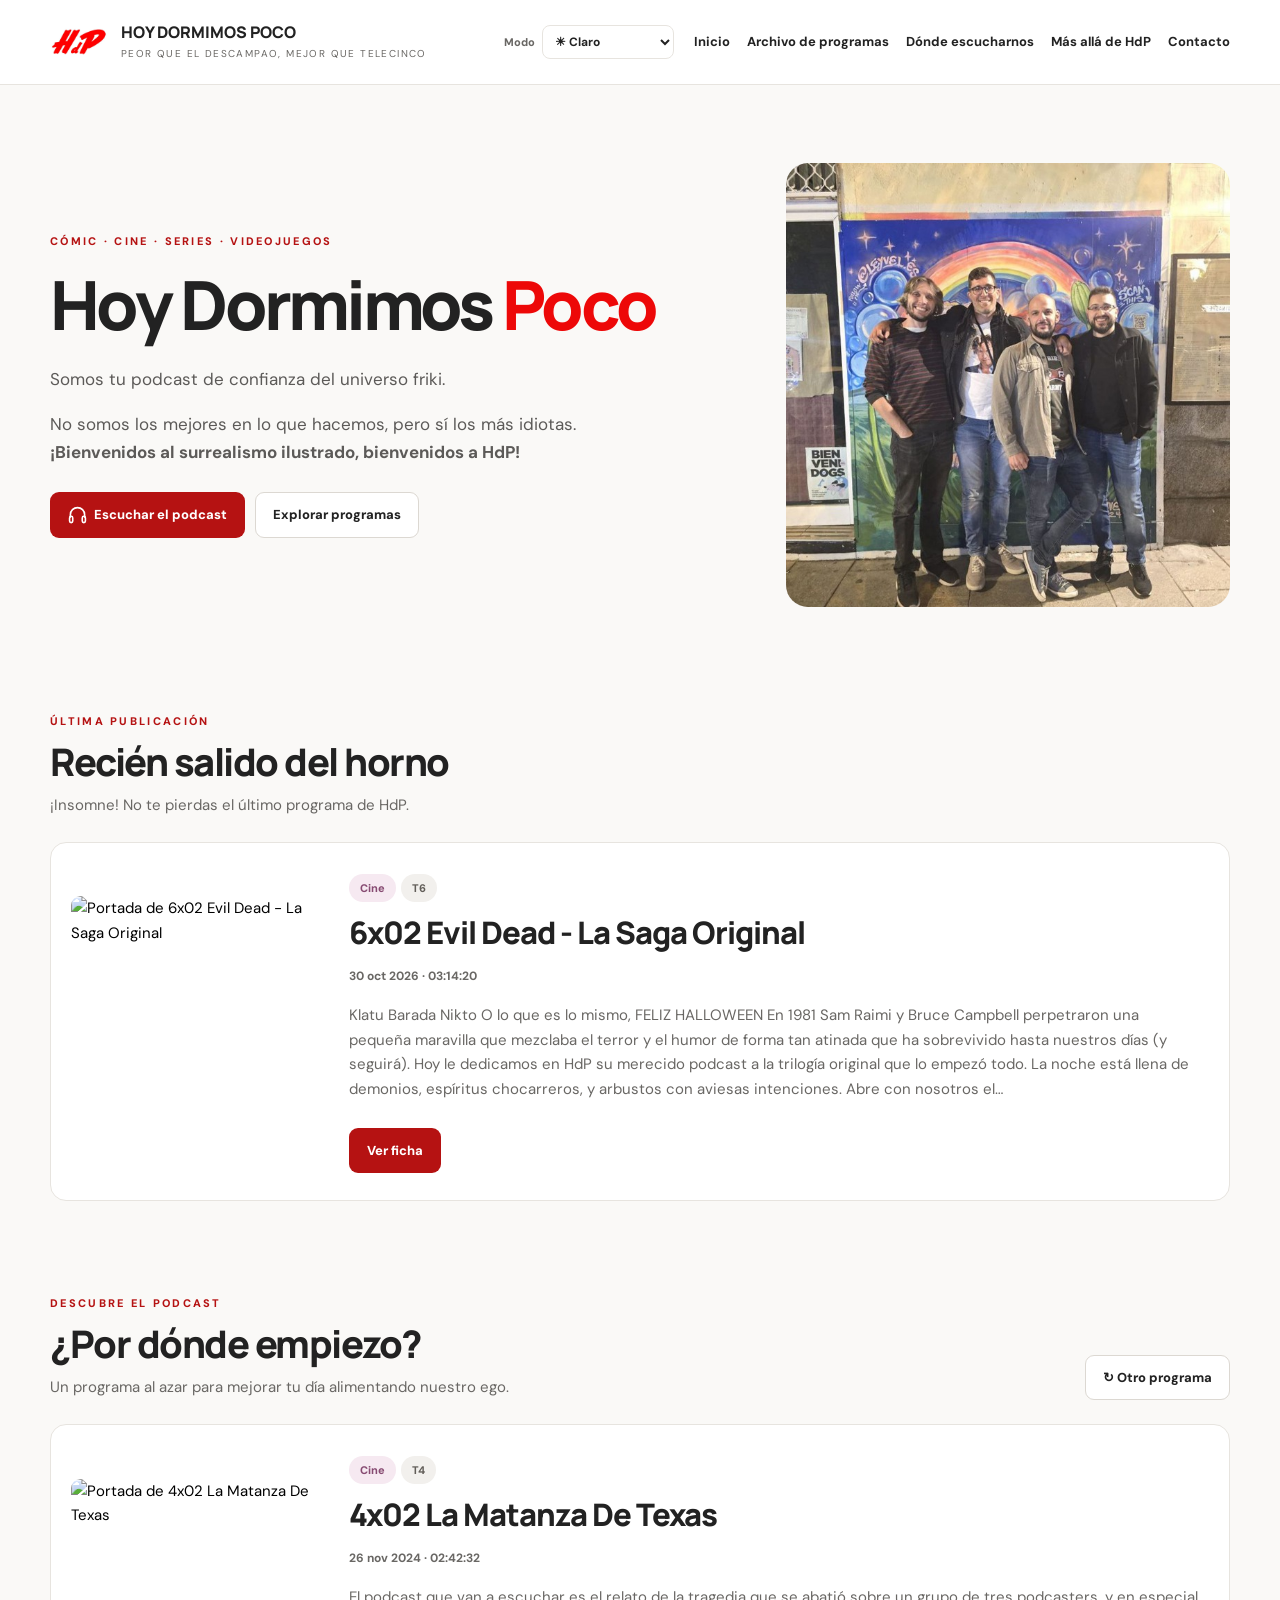
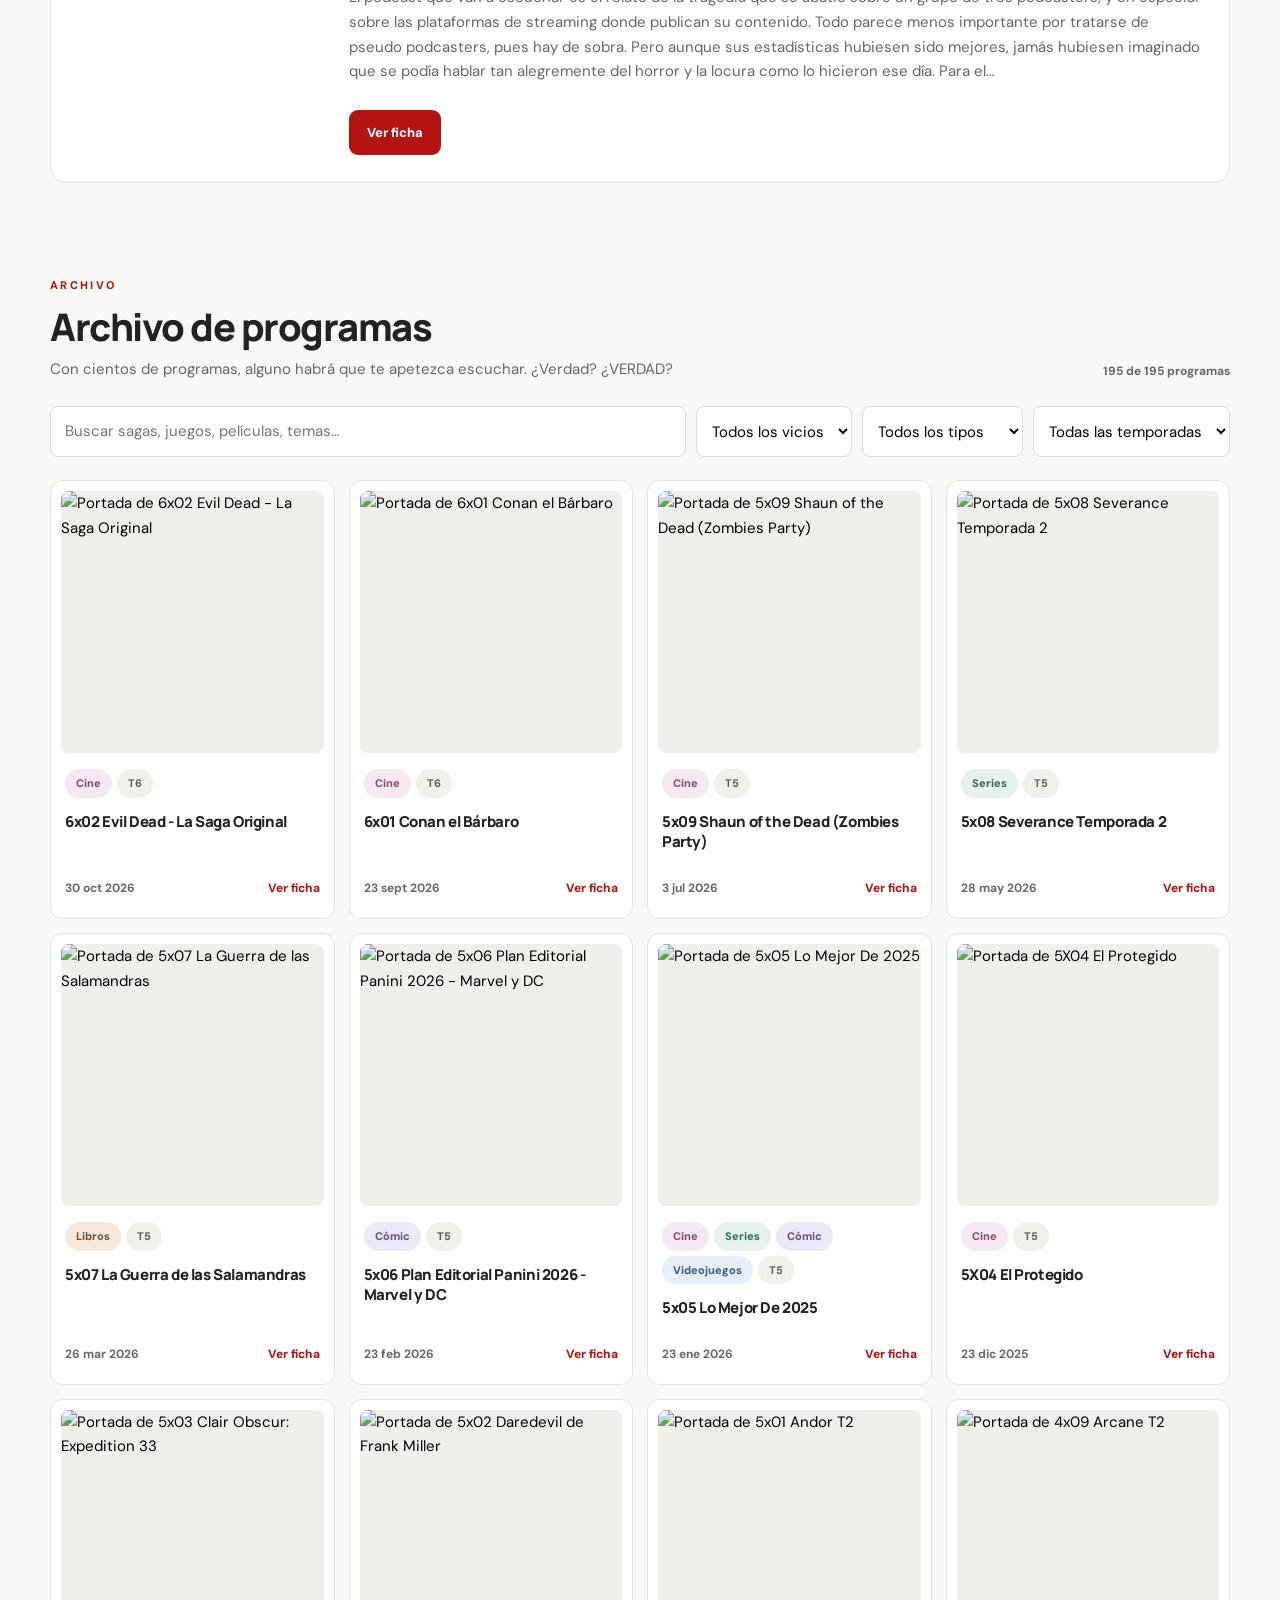
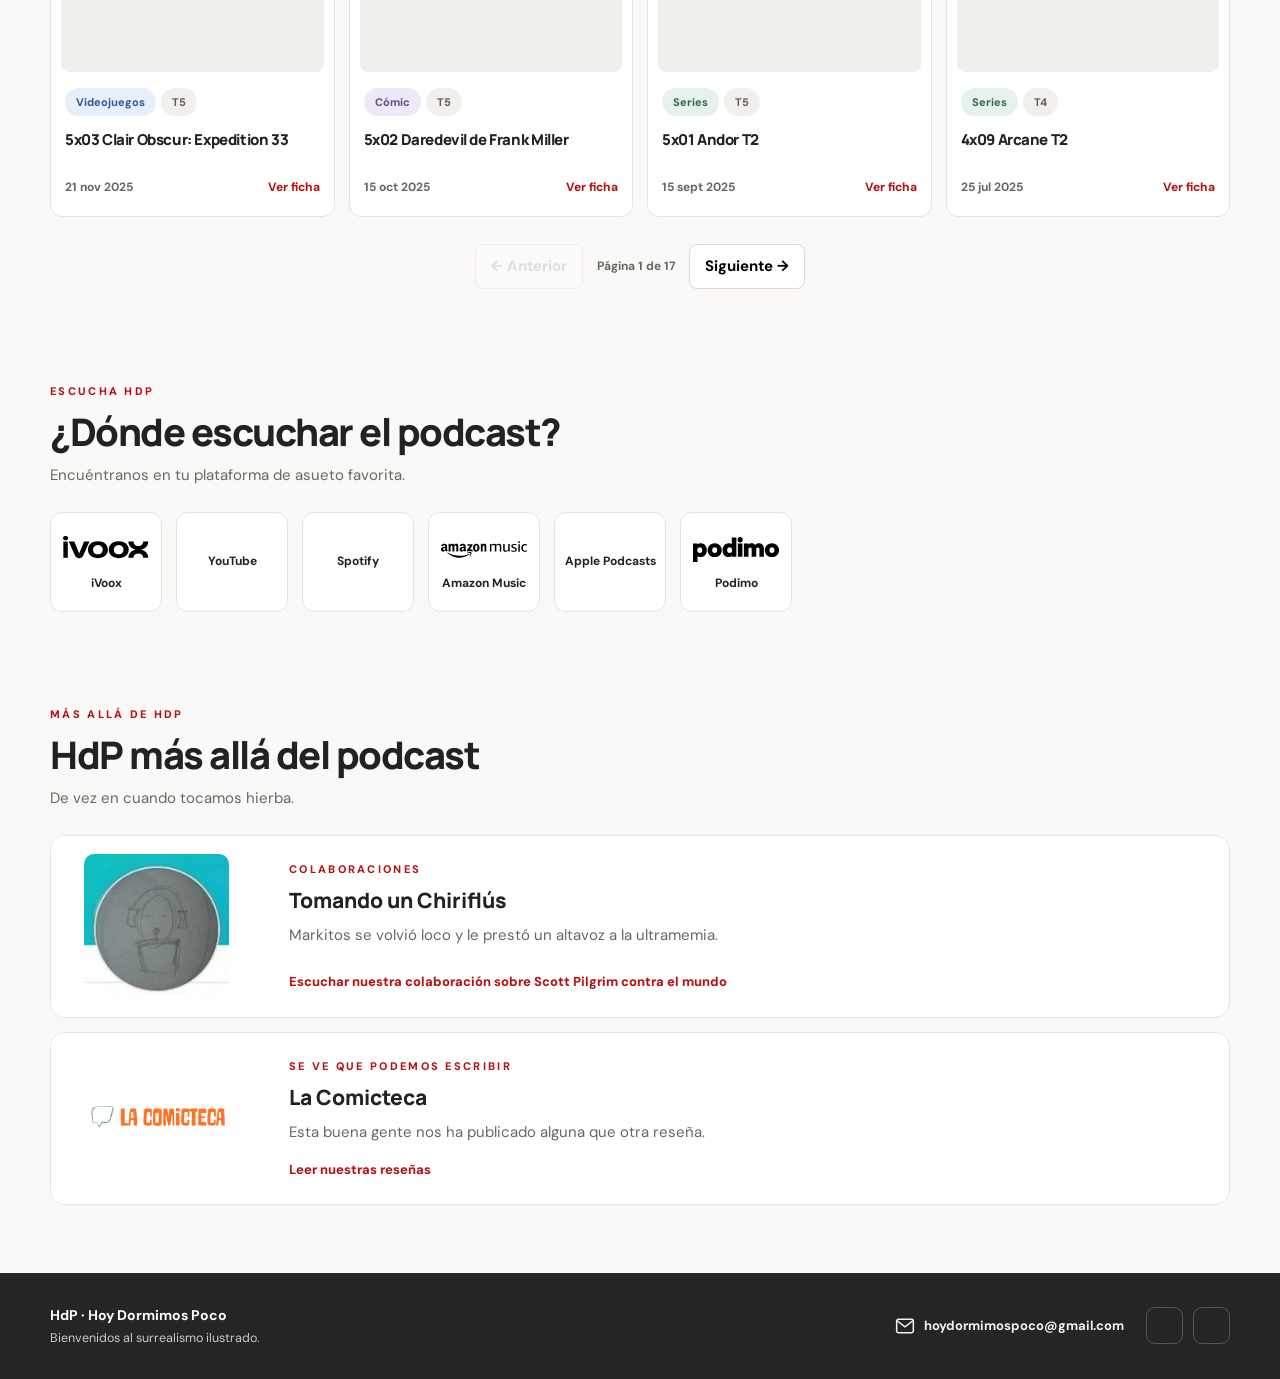
==== commit 8fdecfff: "Cierre de la versión 1.0.1" ====
--- a/index.html
+++ b/index.html
@@ -163,9 +163,22 @@
   .brand span{min-width:0}
   .menu-toggle{flex-shrink:0}
 }
+
+/* v1.0.1: cabecera móvil: reservar separación para ambos lemas. */
+@media (max-width:580px){
+  .top{gap:8px}
+  .brand{flex:1 1 0;min-width:0;gap:7px}
+  .brand img{flex:0 0 40px}
+  .brand span{display:block;flex:1 1 0;min-width:0;padding-right:5px}
+  .brand small{max-width:100%;white-space:normal;overflow-wrap:normal;line-height:1.45}
+  .header-actions{flex:0 0 86px;margin-left:0;min-width:0}
+  #theme-mode{width:86px;max-width:86px;min-width:0}
+  .menu-toggle{flex:0 0 auto}
+  html[data-theme="very-dark"] #brand-tagline{font-size:6.5px;letter-spacing:.05px;line-height:1.5}
+}
 </style></head><body>
 <header><div id="very-dark-note" class="very-dark-banner" hidden>El 29N, vota con cabeza. Te juegas tu futuro.</div><div class="wrap top"><a class="brand" href="#inicio"><img alt="Logo de Hoy Dormimos Poco" src="assets/logo-hdp.jpg"/><span><b>HOY DORMIMOS POCO</b><small id="brand-tagline">PEOR QUE EL DESCAMPAO, MEJOR QUE TELECINCO</small></span></a><div class="header-actions"><label class="theme-label" for="theme-mode">Modo</label><select id="theme-mode" class="theme-mode" aria-label="Modo de visualización"><option value="light">☀ Claro</option><option value="dark">☾ Oscuro</option><option value="very-dark">☠ MUY OSCURO</option></select></div><button class="menu-toggle" type="button" id="menu-toggle" aria-controls="site-nav" aria-expanded="false" aria-label="Abrir menú">☰</button><nav class="nav" id="site-nav" aria-label="Navegación principal"><a href="#inicio">Inicio</a><a href="#programas">Archivo de programas</a><a href="#escuchar">Dónde escucharnos</a><a href="#mas-alla">Más allá de HdP</a><a href="#contacto">Contacto</a></nav></div></header>
-<main class="wrap" id="inicio"><section class="hero"><div><div class="eyebrow">CINE · VIDEOJUEGOS · SERIES · CÓMIC</div><h1>Hoy Dormimos <em>Poco</em></h1><p>Somos tu podcast de confianza del universo friki.</p><p>No somos los mejores en lo que hacemos, pero sí los más idiotas. <strong>¡Bienvenidos al surrealismo ilustrado, bienvenidos a HdP!</strong></p><div class="actions"><a class="btn" href="#escuchar"><svg class="headphones-icon" viewBox="0 0 24 24" width="19" height="19" fill="none" stroke="currentColor" stroke-width="2" stroke-linecap="round" stroke-linejoin="round" aria-hidden="true"><path d="M3 14v-3a9 9 0 0 1 18 0v3"/><rect x="2" y="13" width="4" height="8" rx="2"/><rect x="18" y="13" width="4" height="8" rx="2"/></svg>Escuchar el podcast</a><a class="btn secondary" href="#programas">Explorar programas</a></div></div><div class="hero-art hero-art-qr"><img alt="Fotografía original del equipo de Hoy Dormimos Poco" src="assets/foto-original-hdp.jpg"/></div></section>
+<main class="wrap" id="inicio"><section class="hero"><div><div class="eyebrow">CÓMIC · CINE · SERIES · VIDEOJUEGOS</div><h1>Hoy Dormimos <em>Poco</em></h1><p>Somos tu podcast de confianza del universo friki.</p><p>No somos los mejores en lo que hacemos, pero sí los más idiotas. <strong>¡Bienvenidos al surrealismo ilustrado, bienvenidos a HdP!</strong></p><div class="actions"><a class="btn" href="#escuchar"><svg class="headphones-icon" viewBox="0 0 24 24" width="19" height="19" fill="none" stroke="currentColor" stroke-width="2" stroke-linecap="round" stroke-linejoin="round" aria-hidden="true"><path d="M3 14v-3a9 9 0 0 1 18 0v3"/><rect x="2" y="13" width="4" height="8" rx="2"/><rect x="18" y="13" width="4" height="8" rx="2"/></svg>Escuchar el podcast</a><a class="btn secondary" href="#programas">Explorar programas</a></div></div><div class="hero-art hero-art-qr"><img alt="Fotografía original del equipo de Hoy Dormimos Poco" src="assets/foto-original-hdp.jpg"/></div></section>
 <section class="section" id="ultimo"><div class="section-heading"><div><div class="eyebrow">ÚLTIMA PUBLICACIÓN</div><h2>Recién salido del horno</h2><p>¡Insomne! No te pierdas el último programa de HdP.</p></div></div><div class="feature" id="latest"><div class="status">Cargando último programa…</div></div></section>
 <section class="section" id="recomendacion"><div class="section-heading"><div><div class="eyebrow">DESCUBRE EL PODCAST</div><h2>¿Por dónde empiezo?</h2><p>Un programa al azar para mejorar tu día alimentando nuestro ego.</p></div><button class="btn secondary" id="shuffle">↻ Otro programa</button></div><div class="feature" id="recommended"><div class="status">Cargando recomendación…</div></div></section>
 <section class="section" id="programas"><div class="section-heading"><div><div class="eyebrow">ARCHIVO</div><h2>Archivo de programas</h2><p>Con cientos de programas, alguno habrá que te apetezca escuchar. ¿Verdad? ¿VERDAD?</p></div><span class="meta" id="count"></span></div><div class="controls"><input aria-label="Buscar programas" id="search" placeholder="Buscar sagas, juegos, películas, temas…" type="search"/><select aria-label="Filtrar por temática" id="category"><option value="">Todos los vicios</option><option>Cómic</option><option>Cine</option><option>Series</option><option>Videojuegos</option><option>Libros</option><option>Otros</option></select><select aria-label="Filtrar por tipo de programa" id="program-type"><option value="">Todos los tipos</option><option>Monográficos</option><option>Lo mejor del año</option><option>Plan editorial</option><option>Magazine</option><option>Tertulias</option><option>Entrevistas</option></select><select aria-label="Filtrar por temporada" id="season"><option value="">Todas las temporadas</option></select></div><div class="cards" id="cards"></div><div class="status" hidden="" id="empty">No hay episodios que coincidan con la búsqueda.</div><div class="pagination"><button id="prev">← Anterior</button><span class="meta" id="page"></span><button id="next">Siguiente →</button></div></section>
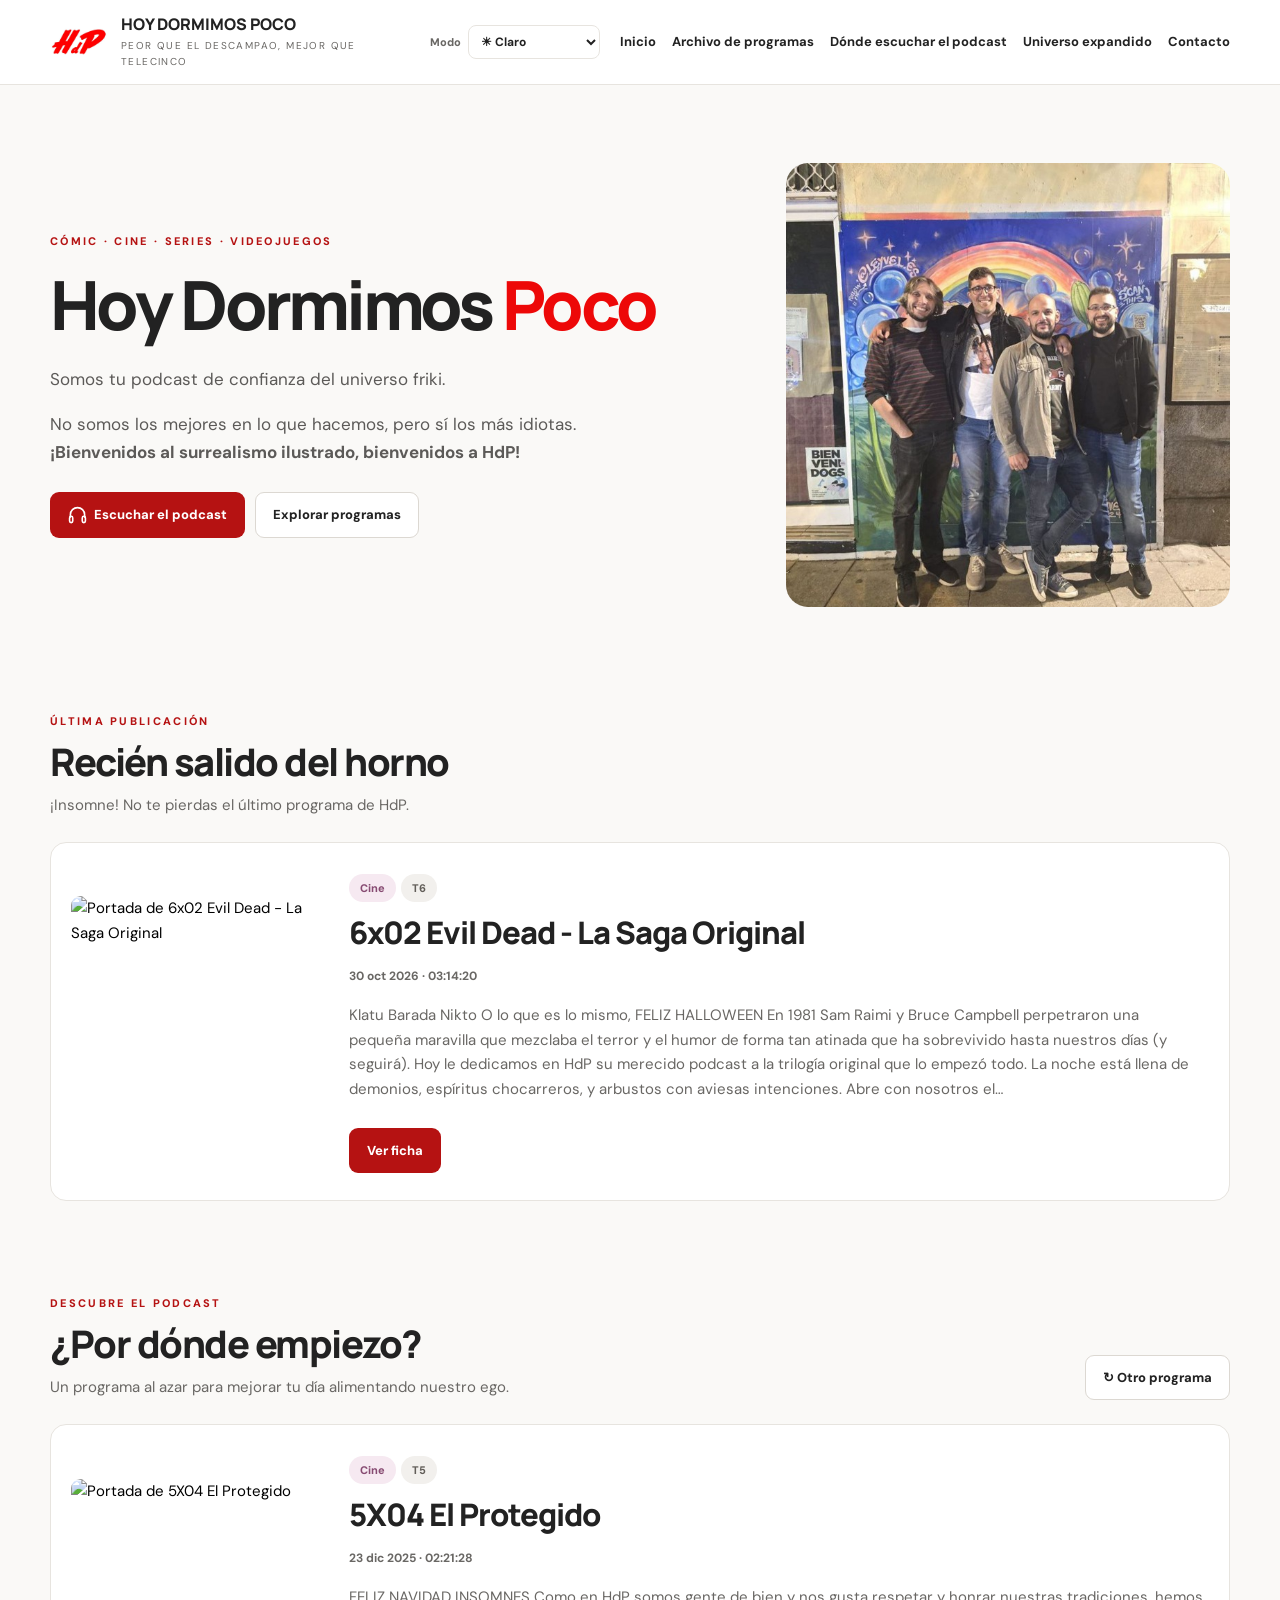
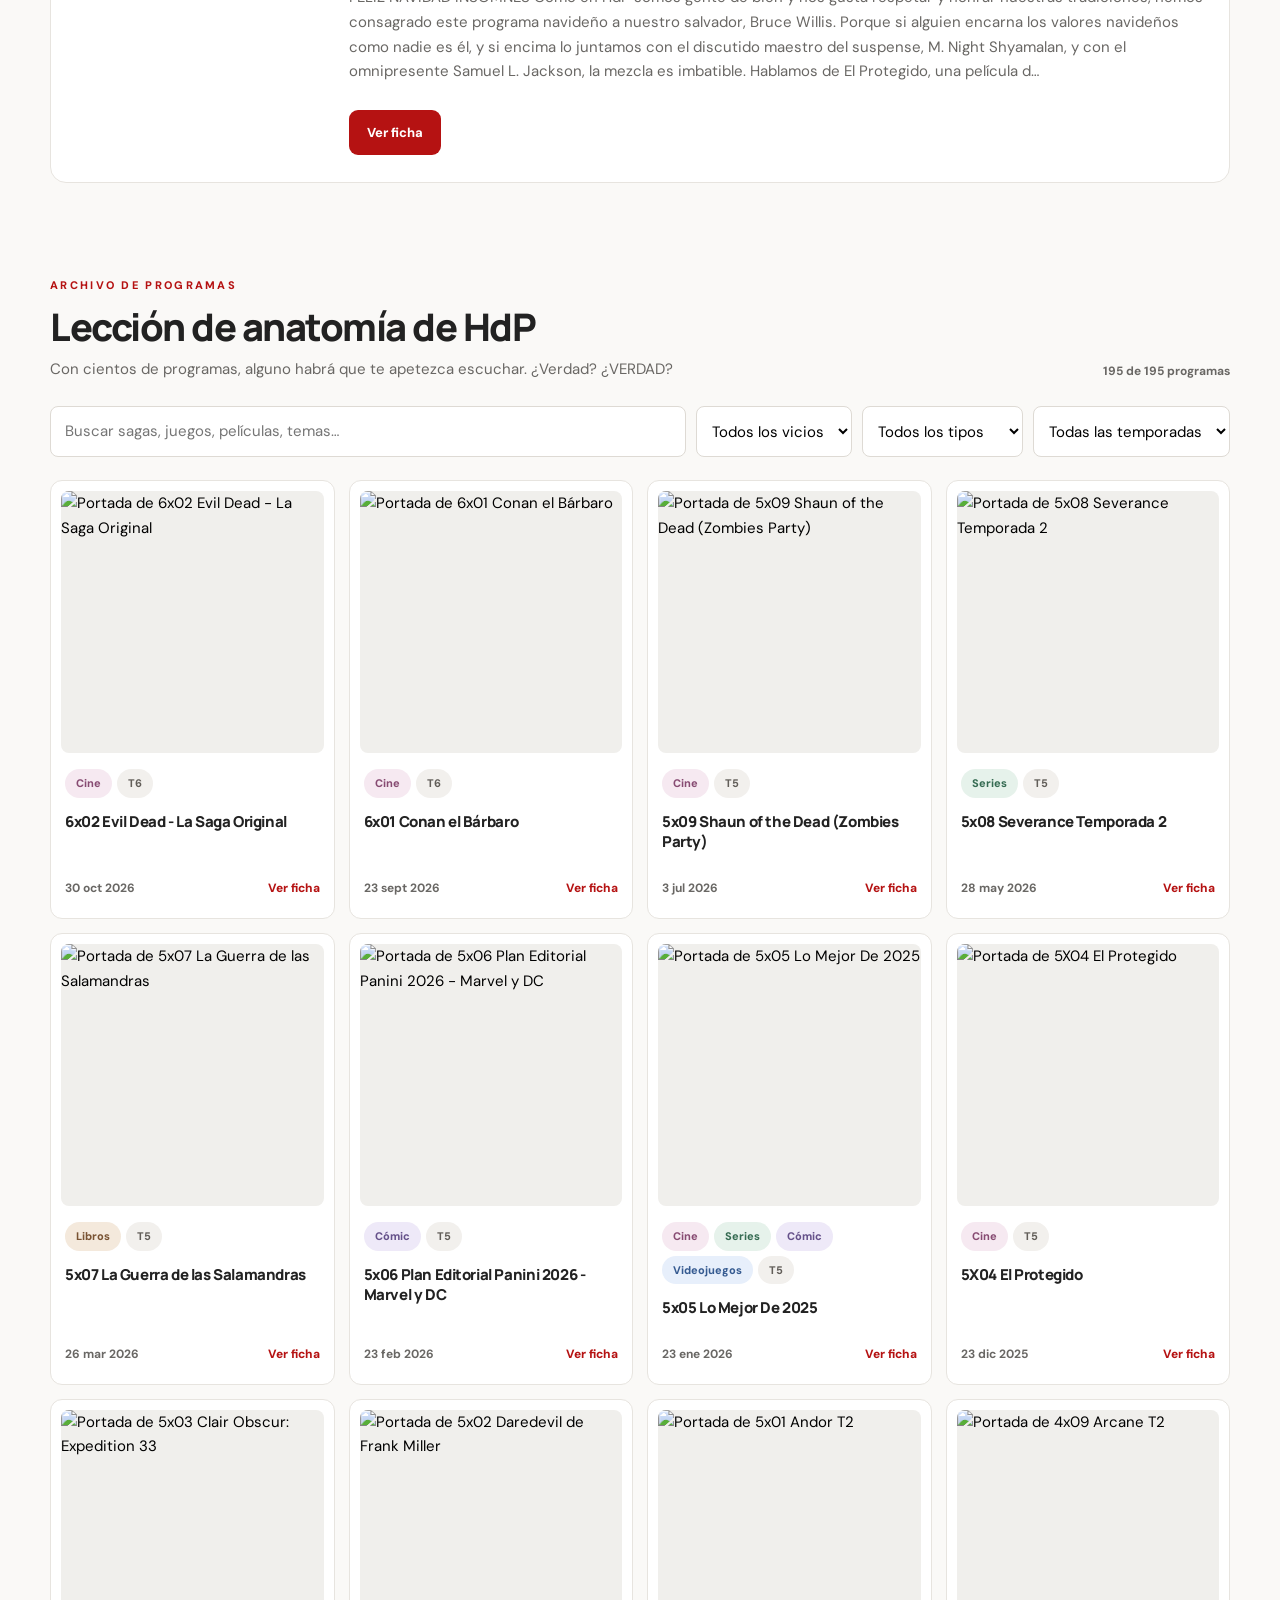
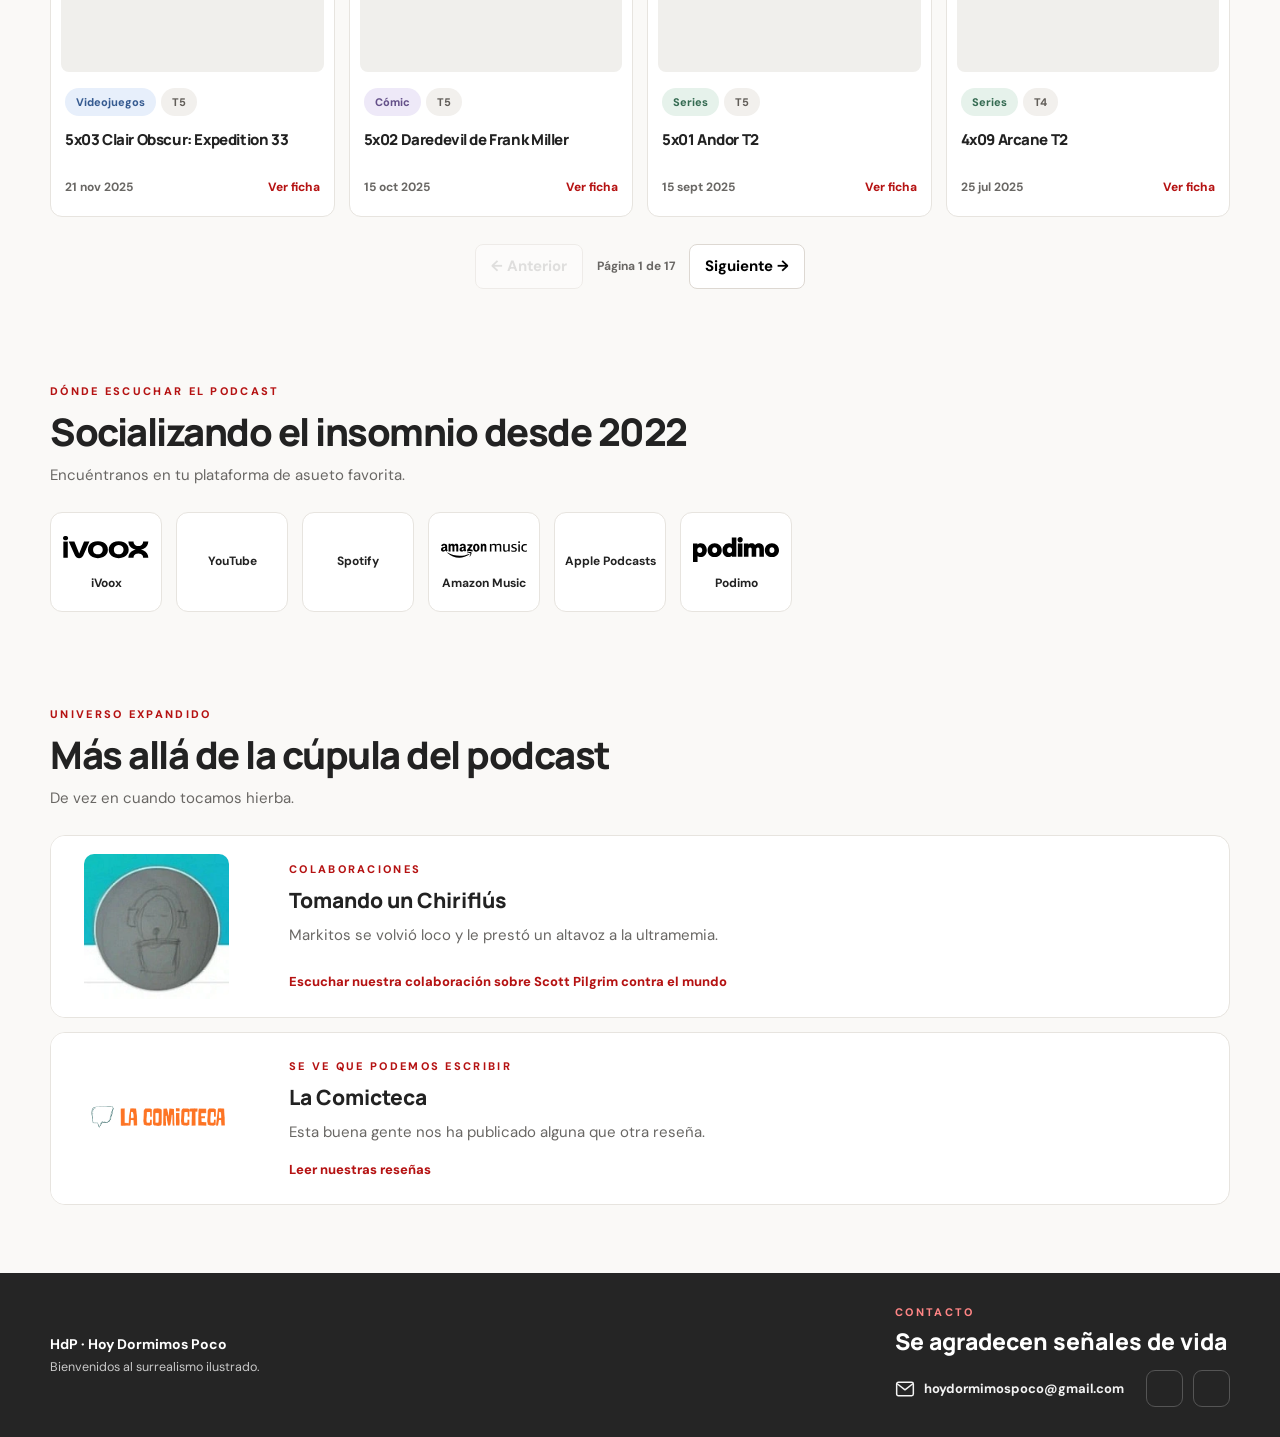
==== commit 886edef4: "Cambios en textos y visuales en movil" ====
--- a/index.html
+++ b/index.html
@@ -176,21 +176,34 @@
   .menu-toggle{flex:0 0 auto}
   html[data-theme="very-dark"] #brand-tagline{font-size:6.5px;letter-spacing:.05px;line-height:1.5}
 }
+
+/* v1.0.2 fase 1: portadas móviles completas y contacto. */
+.footer-contact-group .eyebrow{color:#ff8585}
+.footer-contact-group h2{font:800 23px/1.25 Manrope,sans-serif;margin:6px 0 14px;color:#fff}
+.footer-contact-group{min-width:0}
+@media(min-width:1051px){.top .nav{gap:16px}.top .nav a{white-space:nowrap}.top .brand{min-width:0}.header-actions{flex-shrink:0}}
+@media(max-width:720px){.footer-contact-group{width:100%}.footer-contact-compact{justify-content:flex-start}.footer-email{overflow-wrap:anywhere;min-width:0}}
+@media(max-width:580px){
+ .feature .episode-image-button,.card .episode-image-button{height:auto;aspect-ratio:auto;background:transparent;border-radius:9px}
+ .feature .episode-image-button img,.card .episode-image-button img,
+ html[data-theme="dark"] .feature .episode-image-button img,html[data-theme="dark"] .card .episode-image-button img{display:block;width:100%;height:auto;max-height:none;aspect-ratio:auto;object-fit:contain;background:transparent}
+ html[data-theme="dark"] .feature .episode-image-button{background:transparent}
+}
 </style></head><body>
-<header><div id="very-dark-note" class="very-dark-banner" hidden>El 29N, vota con cabeza. Te juegas tu futuro.</div><div class="wrap top"><a class="brand" href="#inicio"><img alt="Logo de Hoy Dormimos Poco" src="assets/logo-hdp.jpg"/><span><b>HOY DORMIMOS POCO</b><small id="brand-tagline">PEOR QUE EL DESCAMPAO, MEJOR QUE TELECINCO</small></span></a><div class="header-actions"><label class="theme-label" for="theme-mode">Modo</label><select id="theme-mode" class="theme-mode" aria-label="Modo de visualización"><option value="light">☀ Claro</option><option value="dark">☾ Oscuro</option><option value="very-dark">☠ MUY OSCURO</option></select></div><button class="menu-toggle" type="button" id="menu-toggle" aria-controls="site-nav" aria-expanded="false" aria-label="Abrir menú">☰</button><nav class="nav" id="site-nav" aria-label="Navegación principal"><a href="#inicio">Inicio</a><a href="#programas">Archivo de programas</a><a href="#escuchar">Dónde escucharnos</a><a href="#mas-alla">Más allá de HdP</a><a href="#contacto">Contacto</a></nav></div></header>
+<header><div id="very-dark-note" class="very-dark-banner" hidden>El 29N, vota con cabeza. Te juegas tu futuro.</div><div class="wrap top"><a class="brand" href="#inicio"><img alt="Logo de Hoy Dormimos Poco" src="assets/logo-hdp.jpg"/><span><b>HOY DORMIMOS POCO</b><small id="brand-tagline">PEOR QUE EL DESCAMPAO, MEJOR QUE TELECINCO</small></span></a><div class="header-actions"><label class="theme-label" for="theme-mode">Modo</label><select id="theme-mode" class="theme-mode" aria-label="Modo de visualización"><option value="light">☀ Claro</option><option value="dark">☾ Oscuro</option><option value="very-dark">☠ MUY OSCURO</option></select></div><button class="menu-toggle" type="button" id="menu-toggle" aria-controls="site-nav" aria-expanded="false" aria-label="Abrir menú">☰</button><nav class="nav" id="site-nav" aria-label="Navegación principal"><a href="#inicio">Inicio</a><a href="#programas">Archivo de programas</a><a href="#escuchar">Dónde escuchar el podcast</a><a href="#mas-alla">Universo expandido</a><a href="#contacto">Contacto</a></nav></div></header>
 <main class="wrap" id="inicio"><section class="hero"><div><div class="eyebrow">CÓMIC · CINE · SERIES · VIDEOJUEGOS</div><h1>Hoy Dormimos <em>Poco</em></h1><p>Somos tu podcast de confianza del universo friki.</p><p>No somos los mejores en lo que hacemos, pero sí los más idiotas. <strong>¡Bienvenidos al surrealismo ilustrado, bienvenidos a HdP!</strong></p><div class="actions"><a class="btn" href="#escuchar"><svg class="headphones-icon" viewBox="0 0 24 24" width="19" height="19" fill="none" stroke="currentColor" stroke-width="2" stroke-linecap="round" stroke-linejoin="round" aria-hidden="true"><path d="M3 14v-3a9 9 0 0 1 18 0v3"/><rect x="2" y="13" width="4" height="8" rx="2"/><rect x="18" y="13" width="4" height="8" rx="2"/></svg>Escuchar el podcast</a><a class="btn secondary" href="#programas">Explorar programas</a></div></div><div class="hero-art hero-art-qr"><img alt="Fotografía original del equipo de Hoy Dormimos Poco" src="assets/foto-original-hdp.jpg"/></div></section>
 <section class="section" id="ultimo"><div class="section-heading"><div><div class="eyebrow">ÚLTIMA PUBLICACIÓN</div><h2>Recién salido del horno</h2><p>¡Insomne! No te pierdas el último programa de HdP.</p></div></div><div class="feature" id="latest"><div class="status">Cargando último programa…</div></div></section>
 <section class="section" id="recomendacion"><div class="section-heading"><div><div class="eyebrow">DESCUBRE EL PODCAST</div><h2>¿Por dónde empiezo?</h2><p>Un programa al azar para mejorar tu día alimentando nuestro ego.</p></div><button class="btn secondary" id="shuffle">↻ Otro programa</button></div><div class="feature" id="recommended"><div class="status">Cargando recomendación…</div></div></section>
-<section class="section" id="programas"><div class="section-heading"><div><div class="eyebrow">ARCHIVO</div><h2>Archivo de programas</h2><p>Con cientos de programas, alguno habrá que te apetezca escuchar. ¿Verdad? ¿VERDAD?</p></div><span class="meta" id="count"></span></div><div class="controls"><input aria-label="Buscar programas" id="search" placeholder="Buscar sagas, juegos, películas, temas…" type="search"/><select aria-label="Filtrar por temática" id="category"><option value="">Todos los vicios</option><option>Cómic</option><option>Cine</option><option>Series</option><option>Videojuegos</option><option>Libros</option><option>Otros</option></select><select aria-label="Filtrar por tipo de programa" id="program-type"><option value="">Todos los tipos</option><option>Monográficos</option><option>Lo mejor del año</option><option>Plan editorial</option><option>Magazine</option><option>Tertulias</option><option>Entrevistas</option></select><select aria-label="Filtrar por temporada" id="season"><option value="">Todas las temporadas</option></select></div><div class="cards" id="cards"></div><div class="status" hidden="" id="empty">No hay episodios que coincidan con la búsqueda.</div><div class="pagination"><button id="prev">← Anterior</button><span class="meta" id="page"></span><button id="next">Siguiente →</button></div></section>
+<section class="section" id="programas"><div class="section-heading"><div><div class="eyebrow">ARCHIVO DE PROGRAMAS</div><h2>Lección de anatomía de HdP</h2><p>Con cientos de programas, alguno habrá que te apetezca escuchar. ¿Verdad? ¿VERDAD?</p></div><span class="meta" id="count"></span></div><div class="controls"><input aria-label="Buscar programas" id="search" placeholder="Buscar sagas, juegos, películas, temas…" type="search"/><select aria-label="Filtrar por temática" id="category"><option value="">Todos los vicios</option><option>Cómic</option><option>Cine</option><option>Series</option><option>Videojuegos</option><option>Libros</option><option>Otros</option></select><select aria-label="Filtrar por tipo de programa" id="program-type"><option value="">Todos los tipos</option><option>Monográficos</option><option>Lo mejor del año</option><option>Plan editorial</option><option>Magazine</option><option>Tertulias</option><option>Entrevistas</option></select><select aria-label="Filtrar por temporada" id="season"><option value="">Todas las temporadas</option></select></div><div class="cards" id="cards"></div><div class="status" hidden="" id="empty">No hay episodios que coincidan con la búsqueda.</div><div class="pagination"><button id="prev">← Anterior</button><span class="meta" id="page"></span><button id="next">Siguiente →</button></div></section>
 
 </main>
-<section class="section wrap" id="escuchar"><div class="section-heading"><div><div class="eyebrow">ESCUCHA HDP</div><h2>¿Dónde escuchar el podcast?</h2><p>Encuéntranos en tu plataforma de asueto favorita.</p></div></div><div class="platform-grid" id="listen-links"></div></section>
-<section class="section wrap" id="mas-alla"><div class="section-heading"><div><div class="eyebrow">MÁS ALLÁ DE HDP</div><h2>HdP más allá del podcast</h2><p>De vez en cuando tocamos hierba.</p></div></div>
+<section class="section wrap" id="escuchar"><div class="section-heading"><div><div class="eyebrow">DÓNDE ESCUCHAR EL PODCAST</div><h2>Socializando el insomnio desde 2022</h2><p>Encuéntranos en tu plataforma de asueto favorita.</p></div></div><div class="platform-grid" id="listen-links"></div></section>
+<section class="section wrap" id="mas-alla"><div class="section-heading"><div><div class="eyebrow">UNIVERSO EXPANDIDO</div><h2>Más allá de la cúpula del podcast</h2><p>De vez en cuando tocamos hierba.</p></div></div>
 <div class="beyond-list">
 <article class="beyond-row"><div class="beyond-row-copy"><div class="eyebrow">COLABORACIONES</div><h3><a href="https://www.ivoox.com/podcast-tomando-chiriflus_sq_f1182324_1.html" target="_blank" rel="noopener noreferrer">Tomando un Chiriflús</a></h3><p>Markitos se volvió loco y le prestó un altavoz a la ultramemia.</p><a class="beyond-row-action" href="https://www.ivoox.com/8x04-tomando-chiriflus-con-scott-pilgrim-audios-mp3_rf_136163631_1.html" target="_blank" rel="noopener noreferrer">Escuchar nuestra colaboración sobre Scott Pilgrim contra el mundo</a></div><a class="beyond-row-art" href="https://www.ivoox.com/podcast-tomando-chiriflus_sq_f1182324_1.html" target="_blank" rel="noopener noreferrer" aria-label="Visitar Tomando un Chiriflús"><img src="assets/markitos.webp" alt="Logo de Tomando un Chiriflús" loading="lazy"></a></article>
 <article class="beyond-row"><div class="beyond-row-copy"><div class="eyebrow">SE VE QUE PODEMOS ESCRIBIR</div><h3><a href="https://lacomicteca.com" target="_blank" rel="noopener noreferrer">La Comicteca</a></h3><p>Esta buena gente nos ha publicado alguna que otra reseña.</p><a class="beyond-row-action" href="https://lacomicteca.com/author/hoy-dormimos-poco/" target="_blank" rel="noopener noreferrer">Leer nuestras reseñas</a></div><a class="beyond-row-art beyond-row-art-logo" href="https://lacomicteca.com" target="_blank" rel="noopener noreferrer" aria-label="Visitar La Comicteca"><img src="assets/logo-comicteca-completo.png" alt="Logo de La Comicteca" loading="lazy"></a></article>
 </div></section>
-<footer class="footer" id="contacto"><div class="wrap footer-inner"><div class="footer-identity"><strong>HdP · Hoy Dormimos Poco</strong><small>Bienvenidos al surrealismo ilustrado.</small></div><div class="footer-contact-compact"><a class="footer-email" href="mailto:hoydormimospoco@gmail.com" aria-label="Escribir a hoydormimospoco@gmail.com"><svg viewBox="0 0 24 24" width="20" height="20" fill="none" stroke="currentColor" stroke-width="1.8" stroke-linecap="round" stroke-linejoin="round" aria-hidden="true"><rect x="2" y="4" width="20" height="16" rx="2"/><path d="m3 6 9 7 9-7"/></svg><span>hoydormimospoco@gmail.com</span></a><div class="footer-social-compact" id="social-links"></div></div></div></footer>
+<footer class="footer" id="contacto"><div class="wrap footer-inner"><div class="footer-identity"><strong>HdP · Hoy Dormimos Poco</strong><small>Bienvenidos al surrealismo ilustrado.</small></div><div class="footer-contact-group"><div class="eyebrow">CONTACTO</div><h2>Se agradecen señales de vida</h2><div class="footer-contact-compact"><a class="footer-email" href="mailto:hoydormimospoco@gmail.com" aria-label="Escribir a hoydormimospoco@gmail.com"><svg viewBox="0 0 24 24" width="20" height="20" fill="none" stroke="currentColor" stroke-width="1.8" stroke-linecap="round" stroke-linejoin="round" aria-hidden="true"><rect x="2" y="4" width="20" height="16" rx="2"/><path d="m3 6 9 7 9-7"/></svg><span>hoydormimospoco@gmail.com</span></a><div class="footer-social-compact" id="social-links"></div></div></div></div></footer>
 <dialog class="dialog" id="details"><button aria-label="Cerrar" class="close" id="close">×</button><div class="dialog-top"><img alt="Portada del programa" id="detail-img"/><div><div class="eyebrow">EPISODIO DE HDP</div><h2 id="detail-title"></h2><span class="meta" id="detail-meta"></span></div></div><p id="detail-desc"></p><div class="detail-listen"><h3>Escúchanos en</h3><p>Enlaces directos a este episodio en las plataformas disponibles.</p><div class="platform-grid" id="detail-links"></div></div></dialog>
 <script src="data/catalogo-local.js"></script>
 <script>
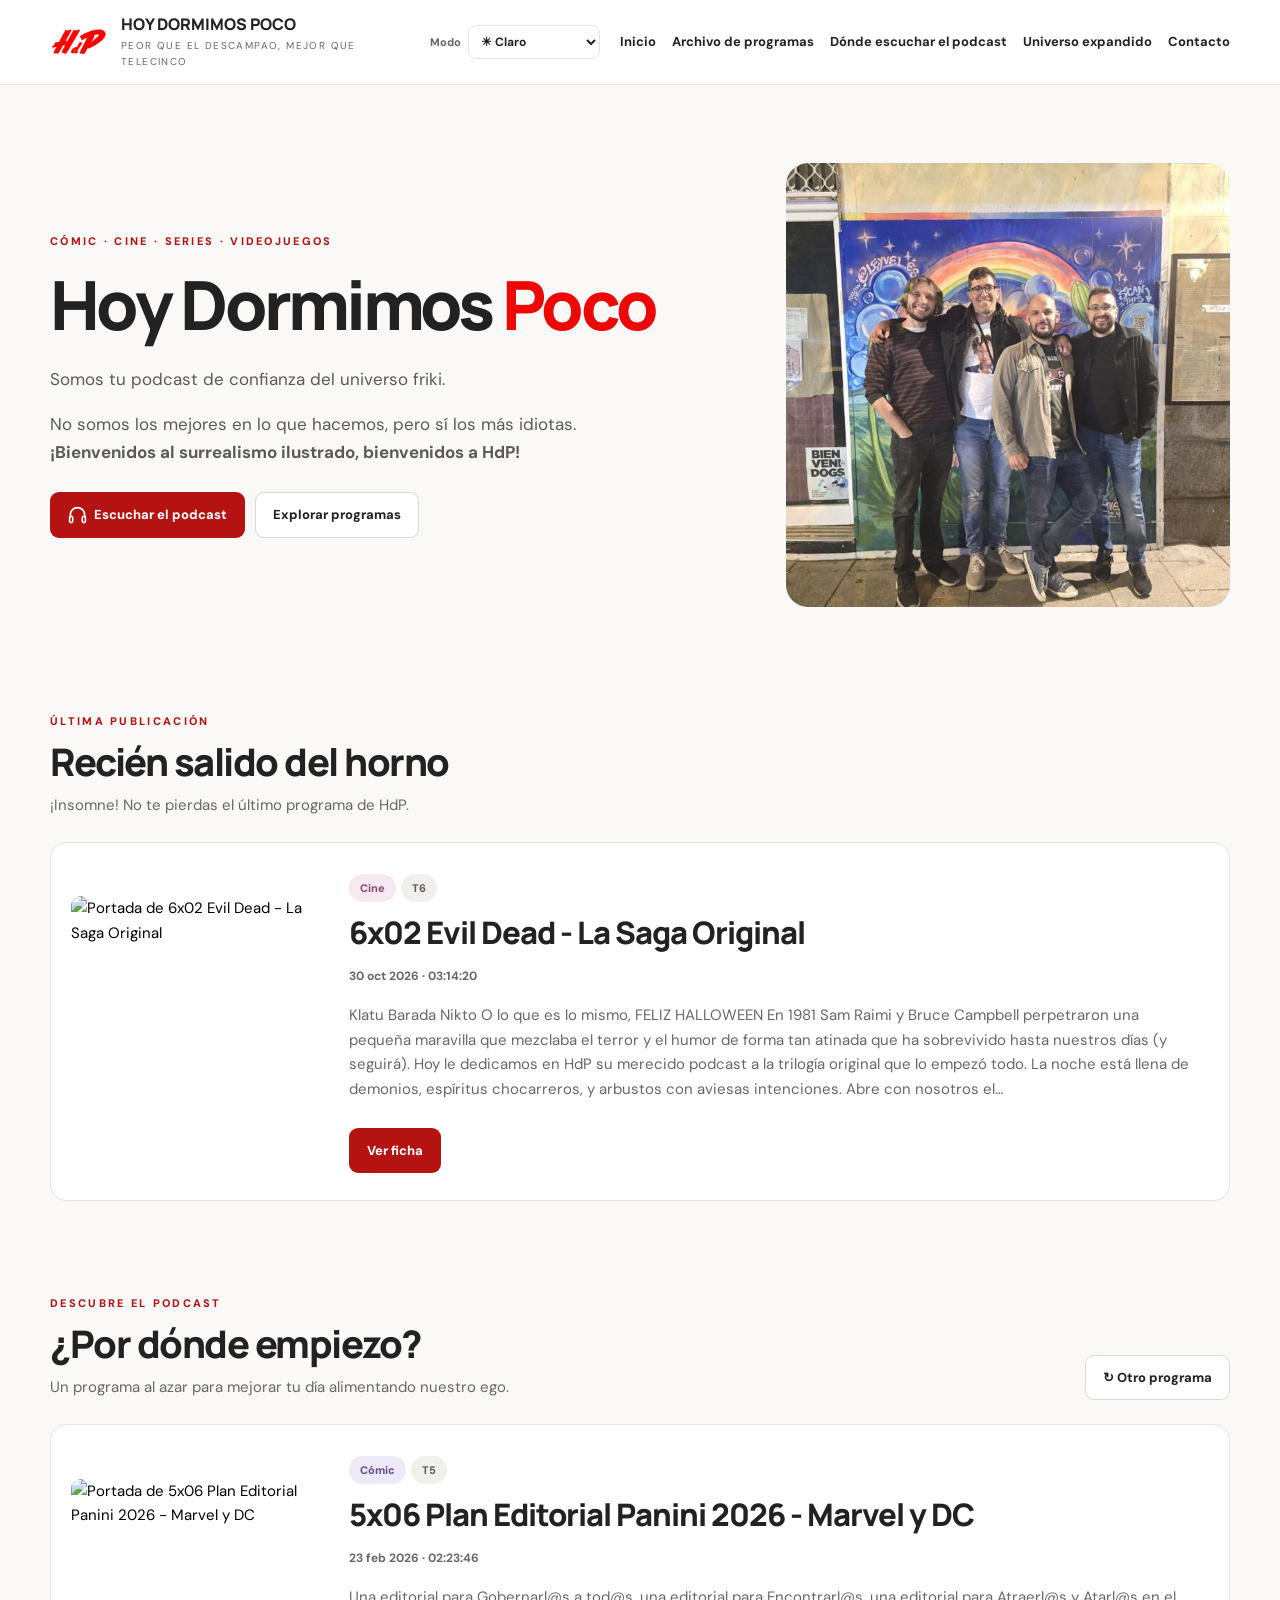
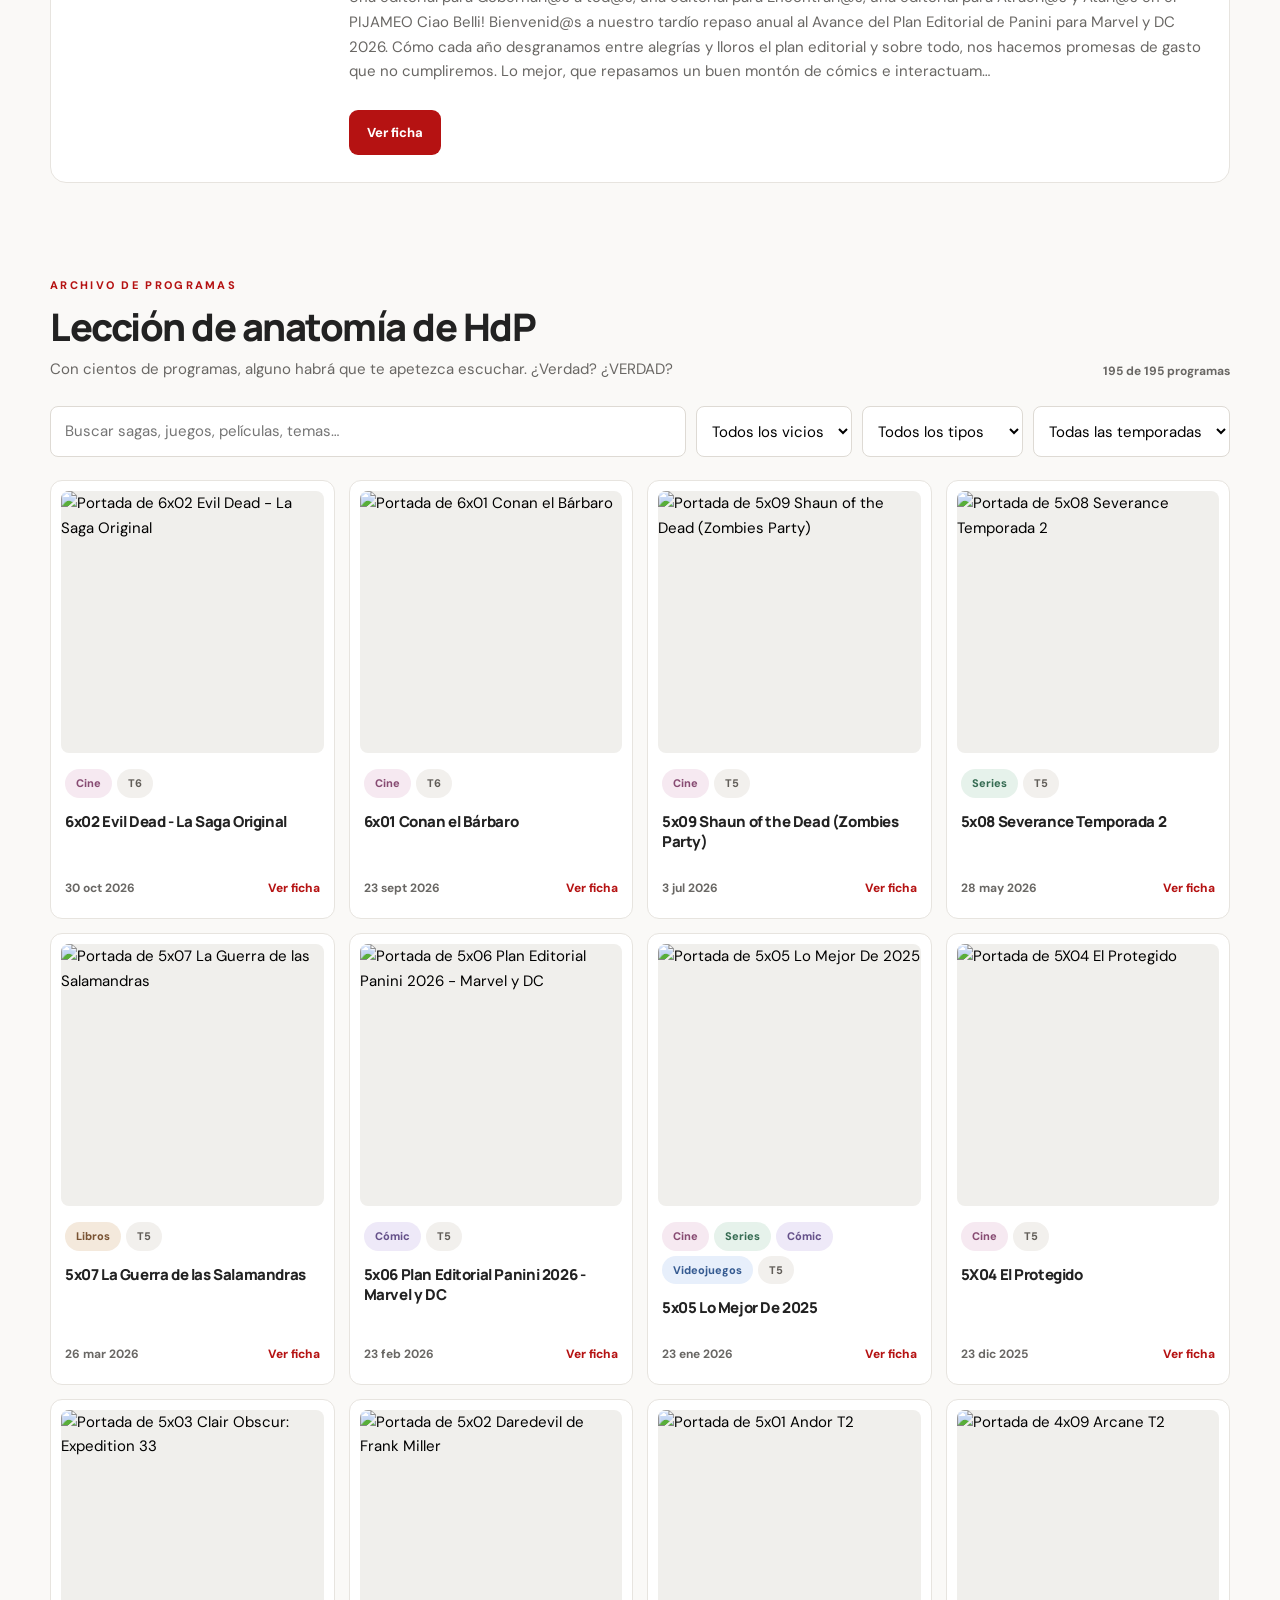
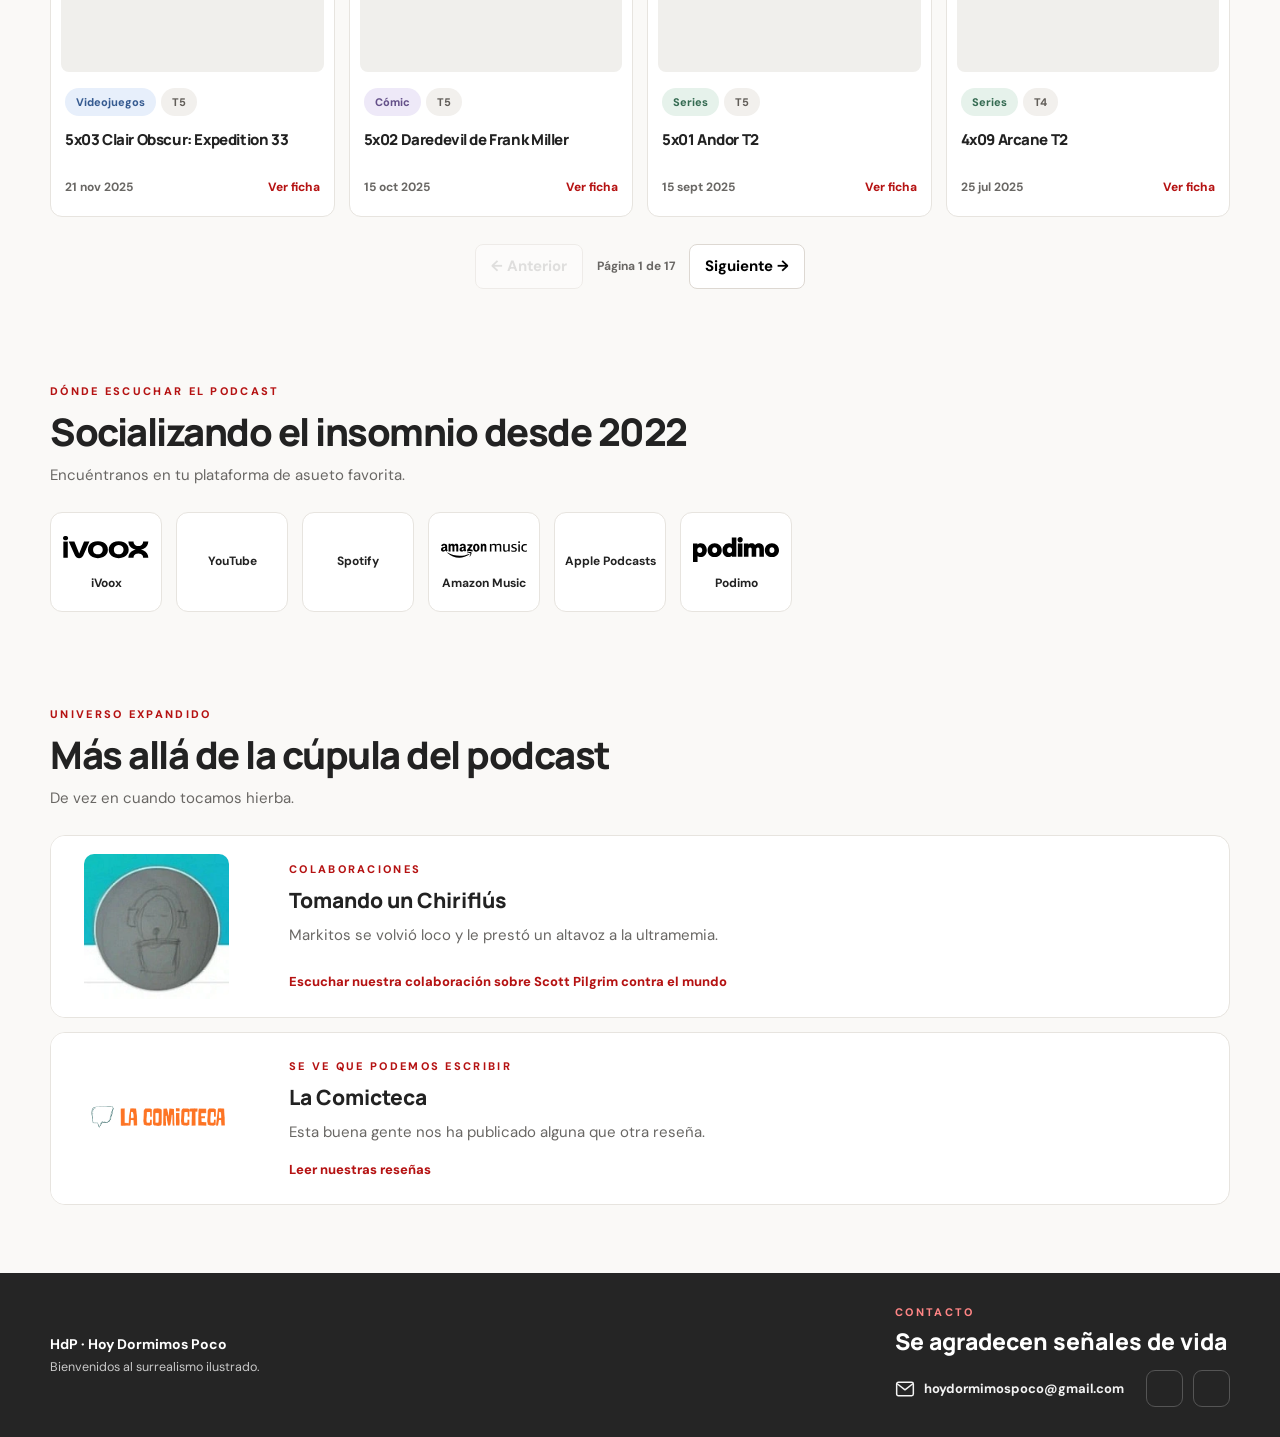
==== commit 5e4d2936: "Mejoras sustanciales en el buscador" ====
--- a/index.html
+++ b/index.html
@@ -255,7 +255,15 @@
 function feature(e){if(!e)return '<p class="status">No hay episodios disponibles.</p>';return `<button type="button" class="episode-image-button" data-open="${esc(e.id)}" aria-label="Ver ficha de ${esc(e.title)}"><img loading="lazy" src="${esc(e.image)}" alt="Portada de ${esc(e.title)}"></button><div class="feature-copy">${episodeTags(e)}<h3>${esc(e.title)}</h3><span class="meta">${dateLabel(e.date)}${e.duration?' · '+esc(e.duration):''}</span><p>${esc(excerpt(e.description,440))}</p><div class="actions"><button class="btn" data-open="${esc(e.id)}">Ver ficha</button></div></div>`}
 function renderFeatures(){ $('latest').innerHTML=feature(episodes[0]); const eligible=episodes.filter(e=>Number.isInteger(e.season)&&e.season>=4&&!config.excludedRecommendationIds?.includes(e.id));if(!eligible.length){$('recommended').innerHTML='<p class="status">No hay episodios elegibles de la temporada 4 en adelante.</p>';return}let curated=eligible.filter(e=>config.featuredIds?.includes(e.id));const pool=curated.length?curated:eligible;let candidates=pool.filter(e=>e.id!==previousId&&e.id!==episodes[0]?.id);if(!candidates.length)candidates=eligible.filter(e=>e.id!==previousId&&e.id!==episodes[0]?.id);if(!candidates.length)candidates=eligible.filter(e=>e.id!==episodes[0]?.id);if(!candidates.length)return;const chosen=candidates[Math.floor(Math.random()*candidates.length)];previousId=chosen.id;$('recommended').innerHTML=feature(chosen)}
 function showDetail(e){if(!e)return;$('detail-img').src=e.image;$('detail-img').alt='Portada de '+e.title;$('detail-title').textContent=e.title;$('detail-meta').textContent=[e.season?'Temporada '+e.season:'',e.programType,e.historicalSection?'Sección: '+e.historicalSection:'',dateLabel(e.date),e.duration].filter(Boolean).join(' · ');$('detail-desc').textContent=e.description;$('detail-links').innerHTML=links(e);$('details').showModal()}
-function renderCards(){const q=norm($('search').value).trim(),cat=$('category').value,typ=$('program-type').value,season=$('season').value;filtered=episodes.filter(e=>(!cat||effectiveCategories(e).includes(cat))&&(!typ||e.programType===typ)&&(!season||String(e.season)===season)&&(!q||norm(e.title+' '+e.description+' '+effectiveCategories(e).join(' ')+' '+(e.historicalSection||'')+' '+(e.programType||'')).includes(q)));const total=Math.max(1,Math.ceil(filtered.length/PAGE_SIZE));page=Math.min(page,total);$('count').textContent=`${filtered.length} de ${episodes.length} programas`;$('page').textContent=`Página ${page} de ${total}`;$('prev').disabled=page<=1;$('next').disabled=page>=total;$('empty').hidden=filtered.length>0;$('cards').innerHTML=filtered.slice((page-1)*PAGE_SIZE,page*PAGE_SIZE).map(e=>`<article class="card"><button type="button" class="episode-image-button" data-open="${esc(e.id)}" aria-label="Ver ficha de ${esc(e.title)}"><img loading="lazy" src="${esc(e.image)}" alt="Portada de ${esc(e.title)}"></button><div class="info">${episodeTags(e)}<h3>${esc(e.title)}</h3><div class="bottom"><span class="meta">${dateLabel(e.date)}</span><button class="text-link" data-open="${esc(e.id)}">Ver ficha</button></div></div></article>`).join('')}
+const fallbackSections=new Set(['Billy de 40','Recordmendaciones','Macedonia de Legumbres','Recuento de Bajas','Tu Vicio a Juicio']);
+const sectionAliases={'billy de 40':'Billy de 40','recordmendaciones':'Recordmendaciones','macedonia de legumbres':'Macedonia de Legumbres','recuento de bajas':'Recuento de Bajas','tu vicio a juicio':'Tu Vicio a Juicio','entrevista':'Tu Vicio a Juicio','entrevistas':'Tu Vicio a Juicio'};
+function searchNormalize(s){return norm(s).replace(/spider[\s-]*man/g,'spiderman').replace(/obi[\s-]*wan/g,'obiwan').replace(/\bzombies?\b|\bzombis?\b/g,'zombi').replace(/[^a-z0-9]+/g,' ').trim()}
+function searchTokens(s){return searchNormalize(s).split(/\s+/).filter(Boolean)}
+function tokenSet(s){return new Set(searchTokens(s))}
+function searchMatch(tokens,s){const set=tokenSet(s);return tokens.every(t=>set.has(t))}
+function searchScore(e,tokens,q){const title=searchNormalize(e.title),keywords=(e.searchKeywords||[]).join(' '),meta=[effectiveCategories(e).join(' '),e.historicalSection,e.programType].join(' ');if(!searchMatch(tokens,[title,keywords,meta].join(' ')))return -1;const ts=tokenSet(title),ks=tokenSet(keywords);let score=tokens.reduce((n,t)=>n+(ts.has(t)?100:ks.has(t)?60:15),0);if((' '+title+' ').includes(' '+q+' '))score+=80;if((e.searchKeywords||[]).some(k=>searchNormalize(k)===q))score+=30;if(e.programType==='Monográficos')score+=25;return score}
+function searchEpisodes(pool,raw){const q=searchNormalize(raw),tokens=searchTokens(raw);if(!tokens.length)return pool;const section=sectionAliases[q];if(section)return pool.filter(e=>e.historicalSection===section);const ranked=pool.filter(e=>!fallbackSections.has(e.historicalSection)).map(e=>({e,score:searchScore(e,tokens,q)})).filter(x=>x.score>=0).sort((a,b)=>b.score-a.score);if(ranked.length)return ranked.map(x=>x.e);return pool.filter(e=>fallbackSections.has(e.historicalSection)&&searchMatch(tokens,[e.title,e.description,e.historicalSection,e.programType].join(' ')))}
+function renderCards(){const cat=$('category').value,typ=$('program-type').value,season=$('season').value;const pool=episodes.filter(e=>(!cat||effectiveCategories(e).includes(cat))&&(!typ||e.programType===typ)&&(!season||String(e.season)===season));filtered=searchEpisodes(pool,$('search').value);const total=Math.max(1,Math.ceil(filtered.length/PAGE_SIZE));page=Math.min(page,total);$('count').textContent=`${filtered.length} de ${episodes.length} programas`;$('page').textContent=`Página ${page} de ${total}`;$('prev').disabled=page<=1;$('next').disabled=page>=total;$('empty').hidden=filtered.length>0;$('cards').innerHTML=filtered.slice((page-1)*PAGE_SIZE,page*PAGE_SIZE).map(e=>`<article class="card"><button type="button" class="episode-image-button" data-open="${esc(e.id)}" aria-label="Ver ficha de ${esc(e.title)}"><img loading="lazy" src="${esc(e.image)}" alt="Portada de ${esc(e.title)}"></button><div class="info">${episodeTags(e)}<h3>${esc(e.title)}</h3><div class="bottom"><span class="meta">${dateLabel(e.date)}</span><button class="text-link" data-open="${esc(e.id)}">Ver ficha</button></div></div></article>`).join('')}
 document.addEventListener('click',ev=>{const b=ev.target.closest('[data-open]');if(b)showDetail(episodes.find(e=>e.id===b.dataset.open))});$('shuffle').addEventListener('click',()=>{const eligible=episodes.filter(e=>Number.isInteger(e.season)&&e.season>=4&&!config.excludedRecommendationIds?.includes(e.id));if(!eligible.length)return;let pool=eligible.filter(e=>config.featuredIds?.includes(e.id));if(!pool.length)pool=eligible;let candidates=pool.filter(e=>e.id!==previousId&&e.id!==episodes[0]?.id);if(!candidates.length)candidates=eligible.filter(e=>e.id!==previousId&&e.id!==episodes[0]?.id);if(!candidates.length)candidates=eligible.filter(e=>e.id!==episodes[0]?.id);if(!candidates.length)return;const chosen=candidates[Math.floor(Math.random()*candidates.length)];previousId=chosen.id;$('recommended').innerHTML=feature(chosen)});$('close').onclick=()=>$('details').close();$('details').addEventListener('click',e=>{if(e.target===$('details'))$('details').close()});for(const id of ['search','category','program-type','season'])$(id).addEventListener(id==='search'?'input':'change',()=>{page=1;renderCards()});$('prev').onclick=()=>{if(page>1){page--;renderCards();$('programas').scrollIntoView()}};$('next').onclick=()=>{if(page*PAGE_SIZE<filtered.length){page++;renderCards();$('programas').scrollIntoView()}};
 (async()=>{try{const local=location.protocol==='file:';const fallback=window.HDP_LOCAL_DATA;const load=async(path,key)=>{if(local)return fallback[key];try{const r=await fetch(path,{cache:'no-store'});if(!r.ok)throw Error('HTTP '+r.status);return await r.json()}catch(err){console.warn('Se utiliza el catálogo local de respaldo:',path,err);return fallback[key]}};const [data,settings]=await Promise.all([load('episodes.json','episodes'),load('config.json','config')]);episodes=data.episodes||[];config=settings;const seasons=[...new Set(episodes.map(e=>e.season).filter(Number.isInteger))].sort((a,b)=>b-a);for(const s of seasons){const o=document.createElement('option');o.value=s;o.textContent='Temporada '+s;$('season').append(o)};$('listen-links').innerHTML=platforms(null).map(([name,url])=>platformLink(name,url,'Escuchar HdP en '+name)).join('');$('social-links').innerHTML=Object.entries(config.social||{}).filter(([name])=>name==='X'||name==='Bluesky').map(([name,url])=>socialIconLink(name,url)).join('');renderFeatures();renderCards()}catch(e){$('latest').textContent='No se ha podido cargar el catálogo. Abre la web desde un servidor HTTP o GitHub Pages.';$('recommended').textContent='Catálogo no disponible.';$('cards').textContent=e.message;console.error(e)}})();
 </script></body></html>
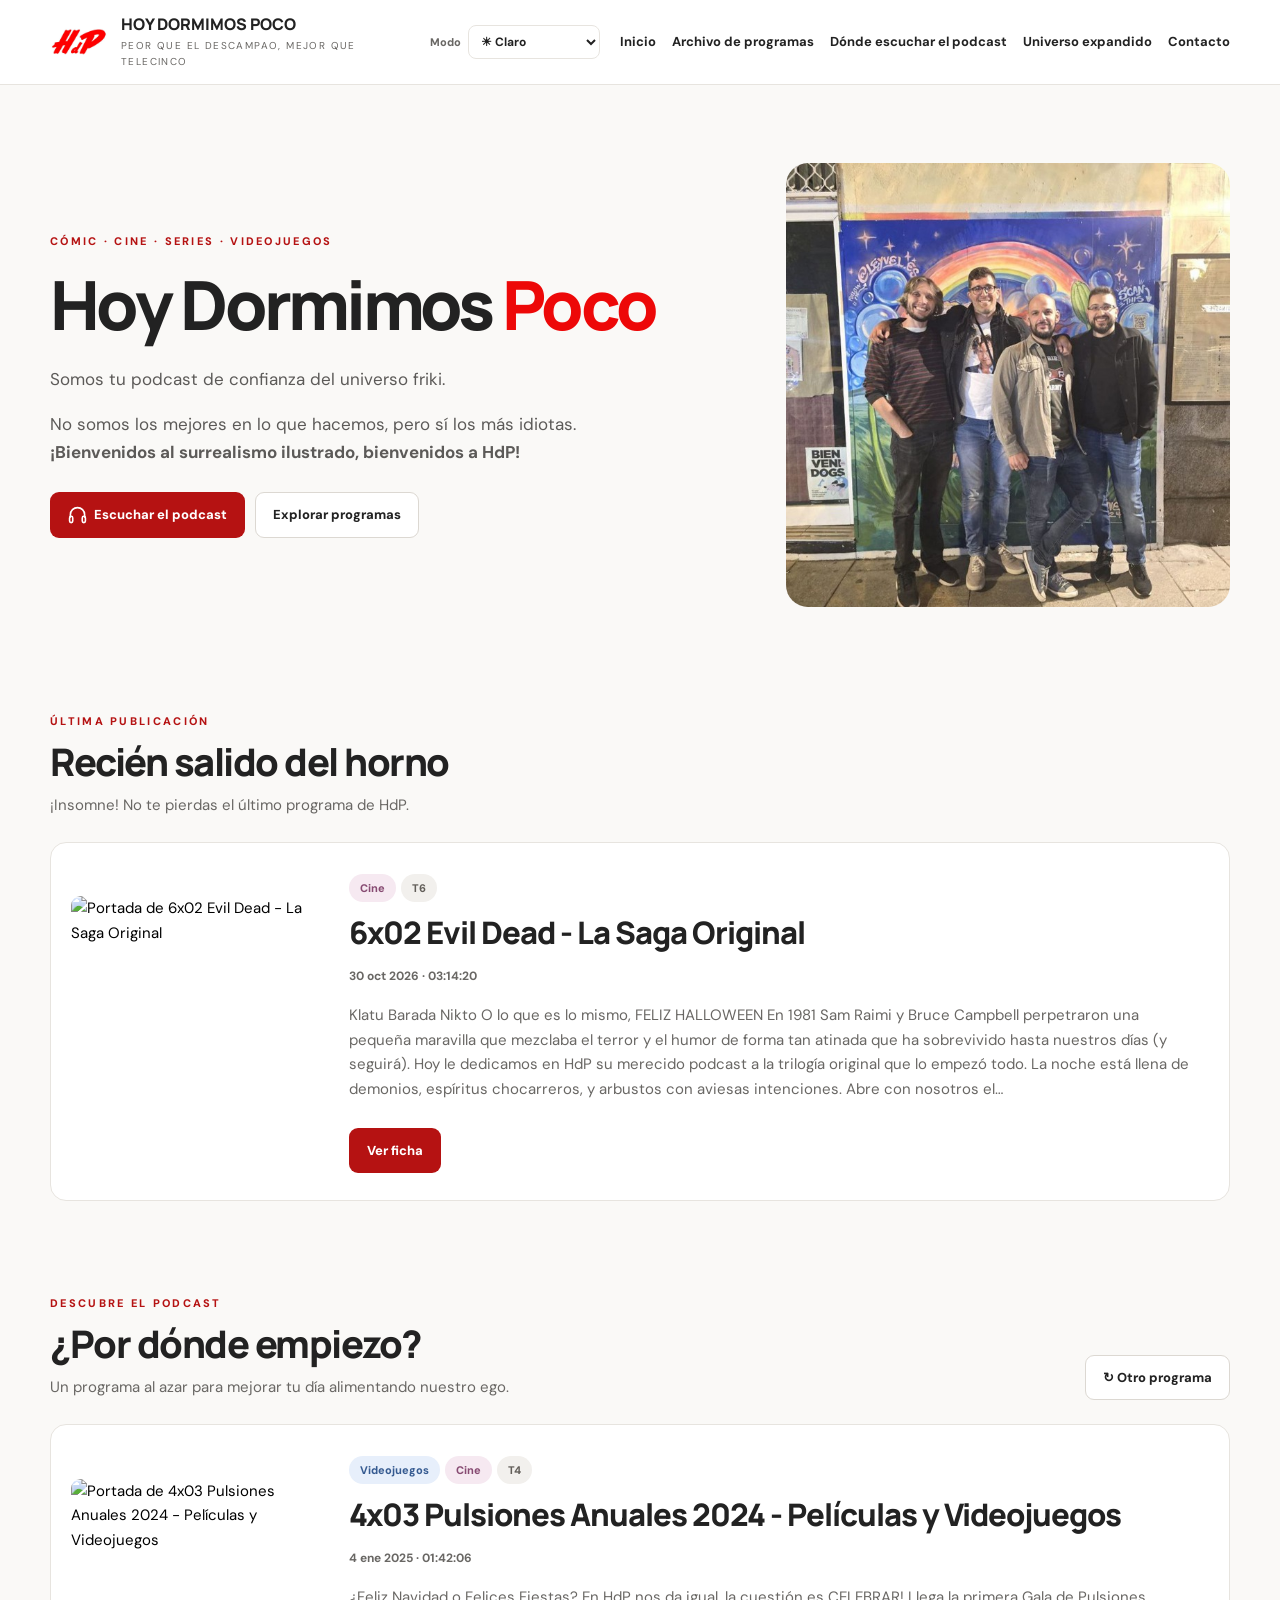
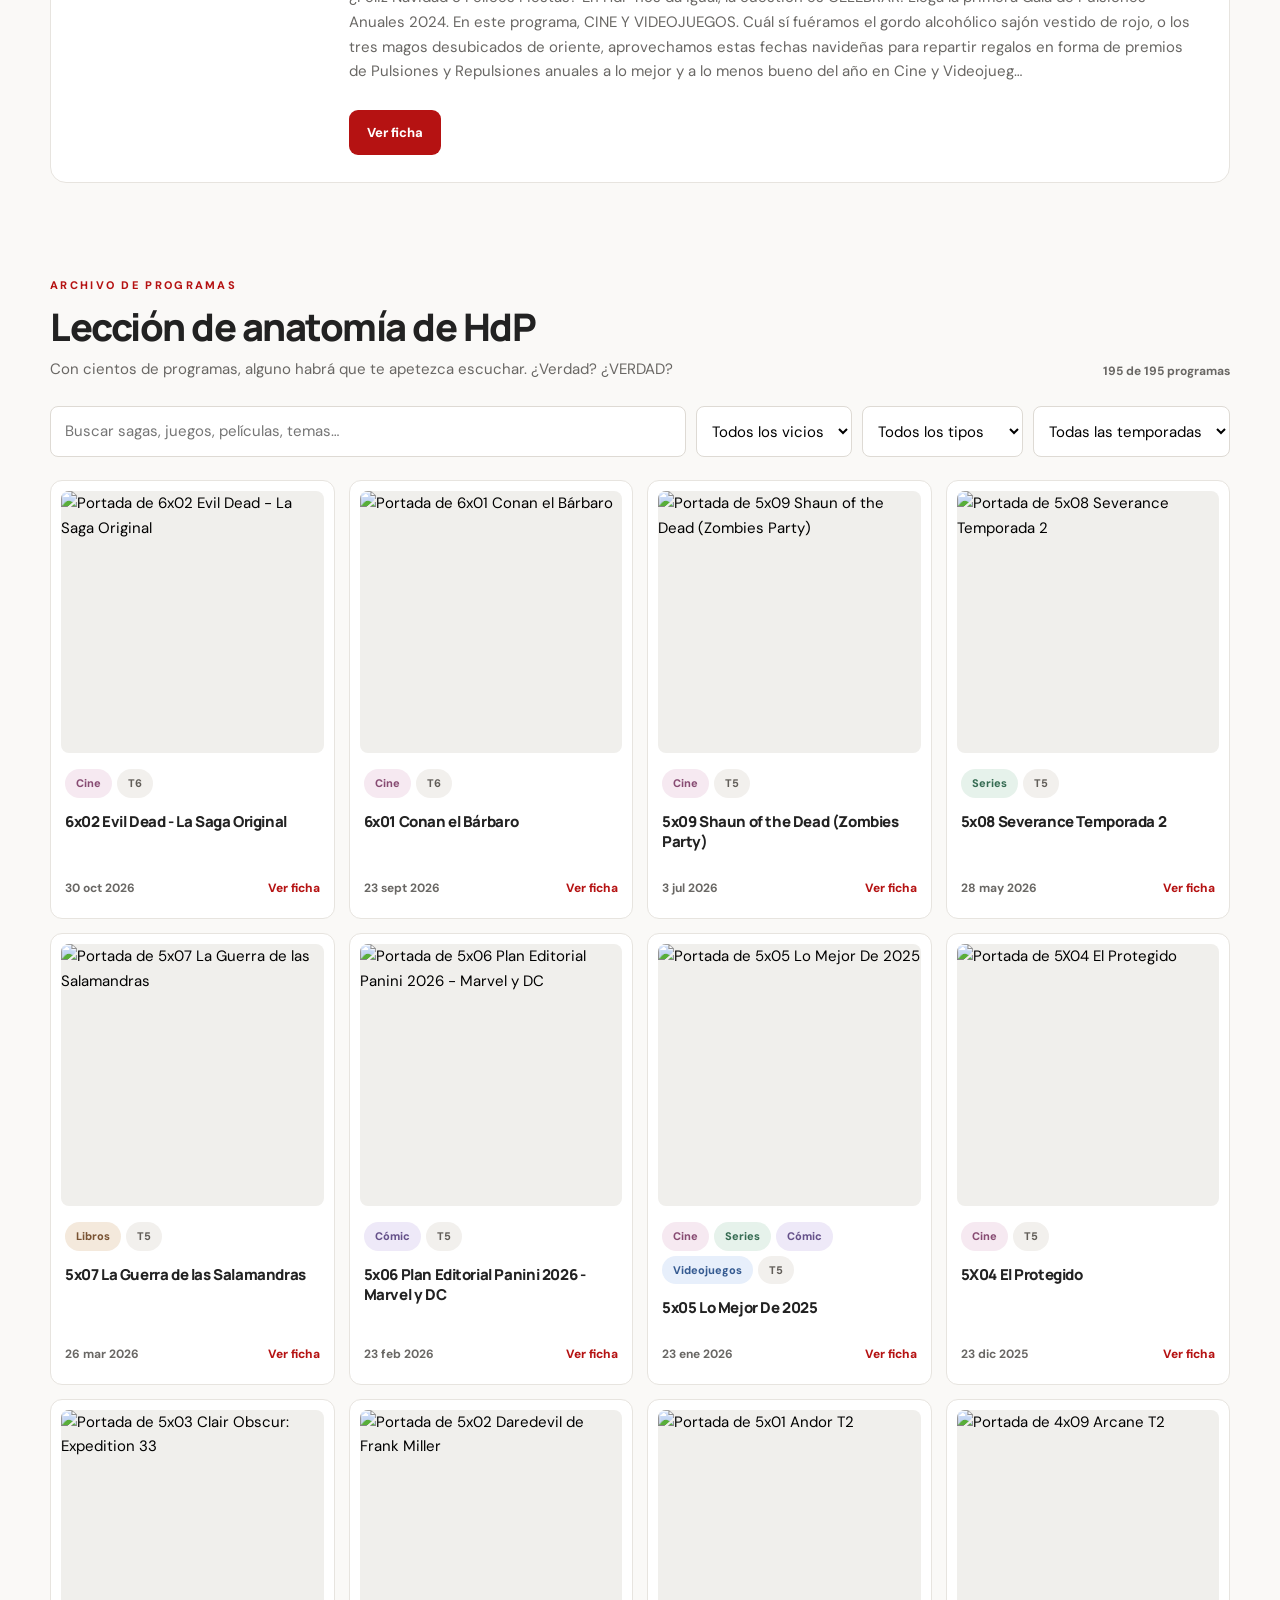
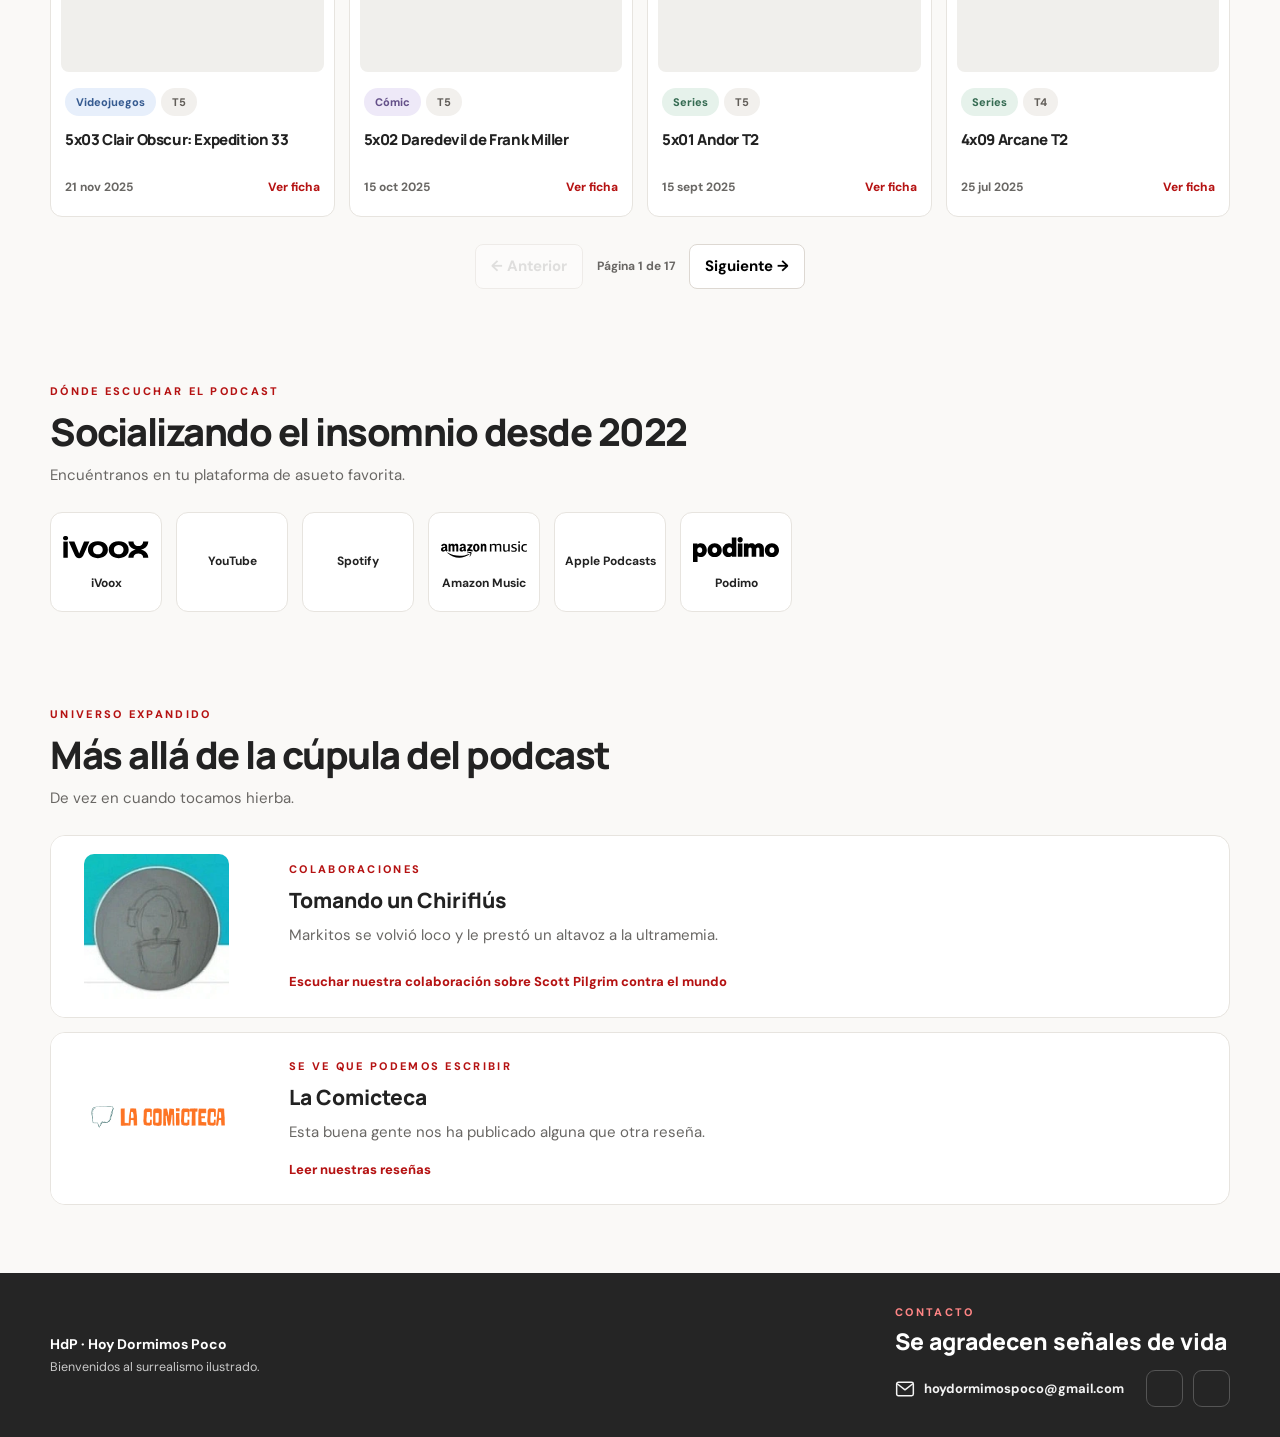
==== commit 1173a3e9: "Mejoras Buscador" ====
--- a/index.html
+++ b/index.html
@@ -205,7 +205,7 @@
 </div></section>
 <footer class="footer" id="contacto"><div class="wrap footer-inner"><div class="footer-identity"><strong>HdP · Hoy Dormimos Poco</strong><small>Bienvenidos al surrealismo ilustrado.</small></div><div class="footer-contact-group"><div class="eyebrow">CONTACTO</div><h2>Se agradecen señales de vida</h2><div class="footer-contact-compact"><a class="footer-email" href="mailto:hoydormimospoco@gmail.com" aria-label="Escribir a hoydormimospoco@gmail.com"><svg viewBox="0 0 24 24" width="20" height="20" fill="none" stroke="currentColor" stroke-width="1.8" stroke-linecap="round" stroke-linejoin="round" aria-hidden="true"><rect x="2" y="4" width="20" height="16" rx="2"/><path d="m3 6 9 7 9-7"/></svg><span>hoydormimospoco@gmail.com</span></a><div class="footer-social-compact" id="social-links"></div></div></div></div></footer>
 <dialog class="dialog" id="details"><button aria-label="Cerrar" class="close" id="close">×</button><div class="dialog-top"><img alt="Portada del programa" id="detail-img"/><div><div class="eyebrow">EPISODIO DE HDP</div><h2 id="detail-title"></h2><span class="meta" id="detail-meta"></span></div></div><p id="detail-desc"></p><div class="detail-listen"><h3>Escúchanos en</h3><p>Enlaces directos a este episodio en las plataformas disponibles.</p><div class="platform-grid" id="detail-links"></div></div></dialog>
-<script src="data/catalogo-local.js"></script>
+<script src="data/catalogo-local.js?v=102r2"></script>
 <script>
 /* Tema guardado: MUY OSCURO comparte CSS con Oscuro y cambia el lema. */
 const themeMode=document.getElementById('theme-mode');
@@ -255,15 +255,16 @@
 function feature(e){if(!e)return '<p class="status">No hay episodios disponibles.</p>';return `<button type="button" class="episode-image-button" data-open="${esc(e.id)}" aria-label="Ver ficha de ${esc(e.title)}"><img loading="lazy" src="${esc(e.image)}" alt="Portada de ${esc(e.title)}"></button><div class="feature-copy">${episodeTags(e)}<h3>${esc(e.title)}</h3><span class="meta">${dateLabel(e.date)}${e.duration?' · '+esc(e.duration):''}</span><p>${esc(excerpt(e.description,440))}</p><div class="actions"><button class="btn" data-open="${esc(e.id)}">Ver ficha</button></div></div>`}
 function renderFeatures(){ $('latest').innerHTML=feature(episodes[0]); const eligible=episodes.filter(e=>Number.isInteger(e.season)&&e.season>=4&&!config.excludedRecommendationIds?.includes(e.id));if(!eligible.length){$('recommended').innerHTML='<p class="status">No hay episodios elegibles de la temporada 4 en adelante.</p>';return}let curated=eligible.filter(e=>config.featuredIds?.includes(e.id));const pool=curated.length?curated:eligible;let candidates=pool.filter(e=>e.id!==previousId&&e.id!==episodes[0]?.id);if(!candidates.length)candidates=eligible.filter(e=>e.id!==previousId&&e.id!==episodes[0]?.id);if(!candidates.length)candidates=eligible.filter(e=>e.id!==episodes[0]?.id);if(!candidates.length)return;const chosen=candidates[Math.floor(Math.random()*candidates.length)];previousId=chosen.id;$('recommended').innerHTML=feature(chosen)}
 function showDetail(e){if(!e)return;$('detail-img').src=e.image;$('detail-img').alt='Portada de '+e.title;$('detail-title').textContent=e.title;$('detail-meta').textContent=[e.season?'Temporada '+e.season:'',e.programType,e.historicalSection?'Sección: '+e.historicalSection:'',dateLabel(e.date),e.duration].filter(Boolean).join(' · ');$('detail-desc').textContent=e.description;$('detail-links').innerHTML=links(e);$('details').showModal()}
-const fallbackSections=new Set(['Billy de 40','Recordmendaciones','Macedonia de Legumbres','Recuento de Bajas','Tu Vicio a Juicio']);
-const sectionAliases={'billy de 40':'Billy de 40','recordmendaciones':'Recordmendaciones','macedonia de legumbres':'Macedonia de Legumbres','recuento de bajas':'Recuento de Bajas','tu vicio a juicio':'Tu Vicio a Juicio','entrevista':'Tu Vicio a Juicio','entrevistas':'Tu Vicio a Juicio'};
-function searchNormalize(s){return norm(s).replace(/spider[\s-]*man/g,'spiderman').replace(/obi[\s-]*wan/g,'obiwan').replace(/\bzombies?\b|\bzombis?\b/g,'zombi').replace(/[^a-z0-9]+/g,' ').trim()}
+const fallbackSections=new Set(['Billy de 40','Recordmendaciones','Macedonia de Legumbres','Recuento de Bajas','Tu Vicio a Juicio','Pulsiones Anuales']);
+const isFallback=e=>fallbackSections.has(e.historicalSection)||['Lo mejor del año','Entrevistas'].includes(e.programType);
+const sectionAliases=new Map(Object.entries({'billy de 40':'Billy de 40','bili de 40':'Billy de 40','recordmendaciones':'Recordmendaciones','macedonia de legumbres':'Macedonia de Legumbres','recuento de bajas':'Recuento de Bajas','tu vicio a juicio':'Tu Vicio a Juicio','entrevista':'Tu Vicio a Juicio','entrevistas':'Tu Vicio a Juicio','pulsiones anuales':'Pulsiones Anuales','lo mejor del ano':'Lo mejor del año'}));
+function searchNormalize(s){return norm(s).replace(/[^a-z0-9]+/g,' ').trim().replace(/\bspider\s*man\b/g,'spiderman').replace(/\bobi\s*wan\b/g,'obiwan').replace(/\b(?:zombies?|zombis?)\b/g,'zombi')}
 function searchTokens(s){return searchNormalize(s).split(/\s+/).filter(Boolean)}
 function tokenSet(s){return new Set(searchTokens(s))}
 function searchMatch(tokens,s){const set=tokenSet(s);return tokens.every(t=>set.has(t))}
-function searchScore(e,tokens,q){const title=searchNormalize(e.title),keywords=(e.searchKeywords||[]).join(' '),meta=[effectiveCategories(e).join(' '),e.historicalSection,e.programType].join(' ');if(!searchMatch(tokens,[title,keywords,meta].join(' ')))return -1;const ts=tokenSet(title),ks=tokenSet(keywords);let score=tokens.reduce((n,t)=>n+(ts.has(t)?100:ks.has(t)?60:15),0);if((' '+title+' ').includes(' '+q+' '))score+=80;if((e.searchKeywords||[]).some(k=>searchNormalize(k)===q))score+=30;if(e.programType==='Monográficos')score+=25;return score}
-function searchEpisodes(pool,raw){const q=searchNormalize(raw),tokens=searchTokens(raw);if(!tokens.length)return pool;const section=sectionAliases[q];if(section)return pool.filter(e=>e.historicalSection===section);const ranked=pool.filter(e=>!fallbackSections.has(e.historicalSection)).map(e=>({e,score:searchScore(e,tokens,q)})).filter(x=>x.score>=0).sort((a,b)=>b.score-a.score);if(ranked.length)return ranked.map(x=>x.e);return pool.filter(e=>fallbackSections.has(e.historicalSection)&&searchMatch(tokens,[e.title,e.description,e.historicalSection,e.programType].join(' ')))}
+function searchRank(e,tokens,q){const title=searchNormalize(e.title),primary=(e.searchKeywords||[]).join(' '),secondary=(e.searchSecondaryKeywords||[]).join(' ');if(!searchMatch(tokens,[title,primary,secondary].join(' ')))return null;const ts=tokenSet(title),ps=tokenSet(primary);const focused=searchMatch(tokens,title+' '+primary);const tier=e.programType==='Monográficos'?0:e.programType==='Plan editorial'?1:focused?2:3;let score=tokens.reduce((n,t)=>n+(ts.has(t)?100:ps.has(t)?60:20),0);if((' '+title+' ').includes(' '+q+' '))score+=80;if((e.searchKeywords||[]).some(k=>searchNormalize(k)===q))score+=30;return {e,tier,score}}
+function searchEpisodes(pool,raw){const q=searchNormalize(raw),tokens=searchTokens(raw);if(!tokens.length)return pool;const section=sectionAliases.get(q);if(section)return pool.filter(e=>section==='Lo mejor del año'?e.programType===section:e.historicalSection===section);const ranked=pool.filter(e=>!isFallback(e)).map(e=>searchRank(e,tokens,q)).filter(Boolean).sort((a,b)=>a.tier-b.tier||b.score-a.score||String(b.e.date).localeCompare(String(a.e.date)));if(ranked.length)return ranked.map(x=>x.e);return pool.filter(e=>isFallback(e)&&searchMatch(tokens,[e.title,e.description].join(' ')))}
 function renderCards(){const cat=$('category').value,typ=$('program-type').value,season=$('season').value;const pool=episodes.filter(e=>(!cat||effectiveCategories(e).includes(cat))&&(!typ||e.programType===typ)&&(!season||String(e.season)===season));filtered=searchEpisodes(pool,$('search').value);const total=Math.max(1,Math.ceil(filtered.length/PAGE_SIZE));page=Math.min(page,total);$('count').textContent=`${filtered.length} de ${episodes.length} programas`;$('page').textContent=`Página ${page} de ${total}`;$('prev').disabled=page<=1;$('next').disabled=page>=total;$('empty').hidden=filtered.length>0;$('cards').innerHTML=filtered.slice((page-1)*PAGE_SIZE,page*PAGE_SIZE).map(e=>`<article class="card"><button type="button" class="episode-image-button" data-open="${esc(e.id)}" aria-label="Ver ficha de ${esc(e.title)}"><img loading="lazy" src="${esc(e.image)}" alt="Portada de ${esc(e.title)}"></button><div class="info">${episodeTags(e)}<h3>${esc(e.title)}</h3><div class="bottom"><span class="meta">${dateLabel(e.date)}</span><button class="text-link" data-open="${esc(e.id)}">Ver ficha</button></div></div></article>`).join('')}
 document.addEventListener('click',ev=>{const b=ev.target.closest('[data-open]');if(b)showDetail(episodes.find(e=>e.id===b.dataset.open))});$('shuffle').addEventListener('click',()=>{const eligible=episodes.filter(e=>Number.isInteger(e.season)&&e.season>=4&&!config.excludedRecommendationIds?.includes(e.id));if(!eligible.length)return;let pool=eligible.filter(e=>config.featuredIds?.includes(e.id));if(!pool.length)pool=eligible;let candidates=pool.filter(e=>e.id!==previousId&&e.id!==episodes[0]?.id);if(!candidates.length)candidates=eligible.filter(e=>e.id!==previousId&&e.id!==episodes[0]?.id);if(!candidates.length)candidates=eligible.filter(e=>e.id!==episodes[0]?.id);if(!candidates.length)return;const chosen=candidates[Math.floor(Math.random()*candidates.length)];previousId=chosen.id;$('recommended').innerHTML=feature(chosen)});$('close').onclick=()=>$('details').close();$('details').addEventListener('click',e=>{if(e.target===$('details'))$('details').close()});for(const id of ['search','category','program-type','season'])$(id).addEventListener(id==='search'?'input':'change',()=>{page=1;renderCards()});$('prev').onclick=()=>{if(page>1){page--;renderCards();$('programas').scrollIntoView()}};$('next').onclick=()=>{if(page*PAGE_SIZE<filtered.length){page++;renderCards();$('programas').scrollIntoView()}};
-(async()=>{try{const local=location.protocol==='file:';const fallback=window.HDP_LOCAL_DATA;const load=async(path,key)=>{if(local)return fallback[key];try{const r=await fetch(path,{cache:'no-store'});if(!r.ok)throw Error('HTTP '+r.status);return await r.json()}catch(err){console.warn('Se utiliza el catálogo local de respaldo:',path,err);return fallback[key]}};const [data,settings]=await Promise.all([load('episodes.json','episodes'),load('config.json','config')]);episodes=data.episodes||[];config=settings;const seasons=[...new Set(episodes.map(e=>e.season).filter(Number.isInteger))].sort((a,b)=>b-a);for(const s of seasons){const o=document.createElement('option');o.value=s;o.textContent='Temporada '+s;$('season').append(o)};$('listen-links').innerHTML=platforms(null).map(([name,url])=>platformLink(name,url,'Escuchar HdP en '+name)).join('');$('social-links').innerHTML=Object.entries(config.social||{}).filter(([name])=>name==='X'||name==='Bluesky').map(([name,url])=>socialIconLink(name,url)).join('');renderFeatures();renderCards()}catch(e){$('latest').textContent='No se ha podido cargar el catálogo. Abre la web desde un servidor HTTP o GitHub Pages.';$('recommended').textContent='Catálogo no disponible.';$('cards').textContent=e.message;console.error(e)}})();
+(async()=>{try{const local=location.protocol==='file:';const fallback=window.HDP_LOCAL_DATA;const load=async(path,key)=>{if(local)return fallback[key];try{const r=await fetch(path,{cache:'no-store'});if(!r.ok)throw Error('HTTP '+r.status);const value=await r.json();if(key==='episodes'&&value.searchRevision!=='1.0.2-r2')throw Error('Revisión de catálogo incompatible');return value}catch(err){console.warn('Se utiliza el catálogo local de respaldo:',path,err);return fallback[key]}};const [data,settings]=await Promise.all([load('episodes.json?v=102r2','episodes'),load('config.json','config')]);if(data.searchRevision!=='1.0.2-r2')throw Error('Catálogo desactualizado: recarga la página.');episodes=data.episodes||[];config=settings;const seasons=[...new Set(episodes.map(e=>e.season).filter(Number.isInteger))].sort((a,b)=>b-a);for(const s of seasons){const o=document.createElement('option');o.value=s;o.textContent='Temporada '+s;$('season').append(o)};$('listen-links').innerHTML=platforms(null).map(([name,url])=>platformLink(name,url,'Escuchar HdP en '+name)).join('');$('social-links').innerHTML=Object.entries(config.social||{}).filter(([name])=>name==='X'||name==='Bluesky').map(([name,url])=>socialIconLink(name,url)).join('');renderFeatures();renderCards()}catch(e){$('latest').textContent='No se ha podido cargar el catálogo. Abre la web desde un servidor HTTP o GitHub Pages.';$('recommended').textContent='Catálogo no disponible.';$('cards').textContent=e.message;console.error(e)}})();
 </script></body></html>
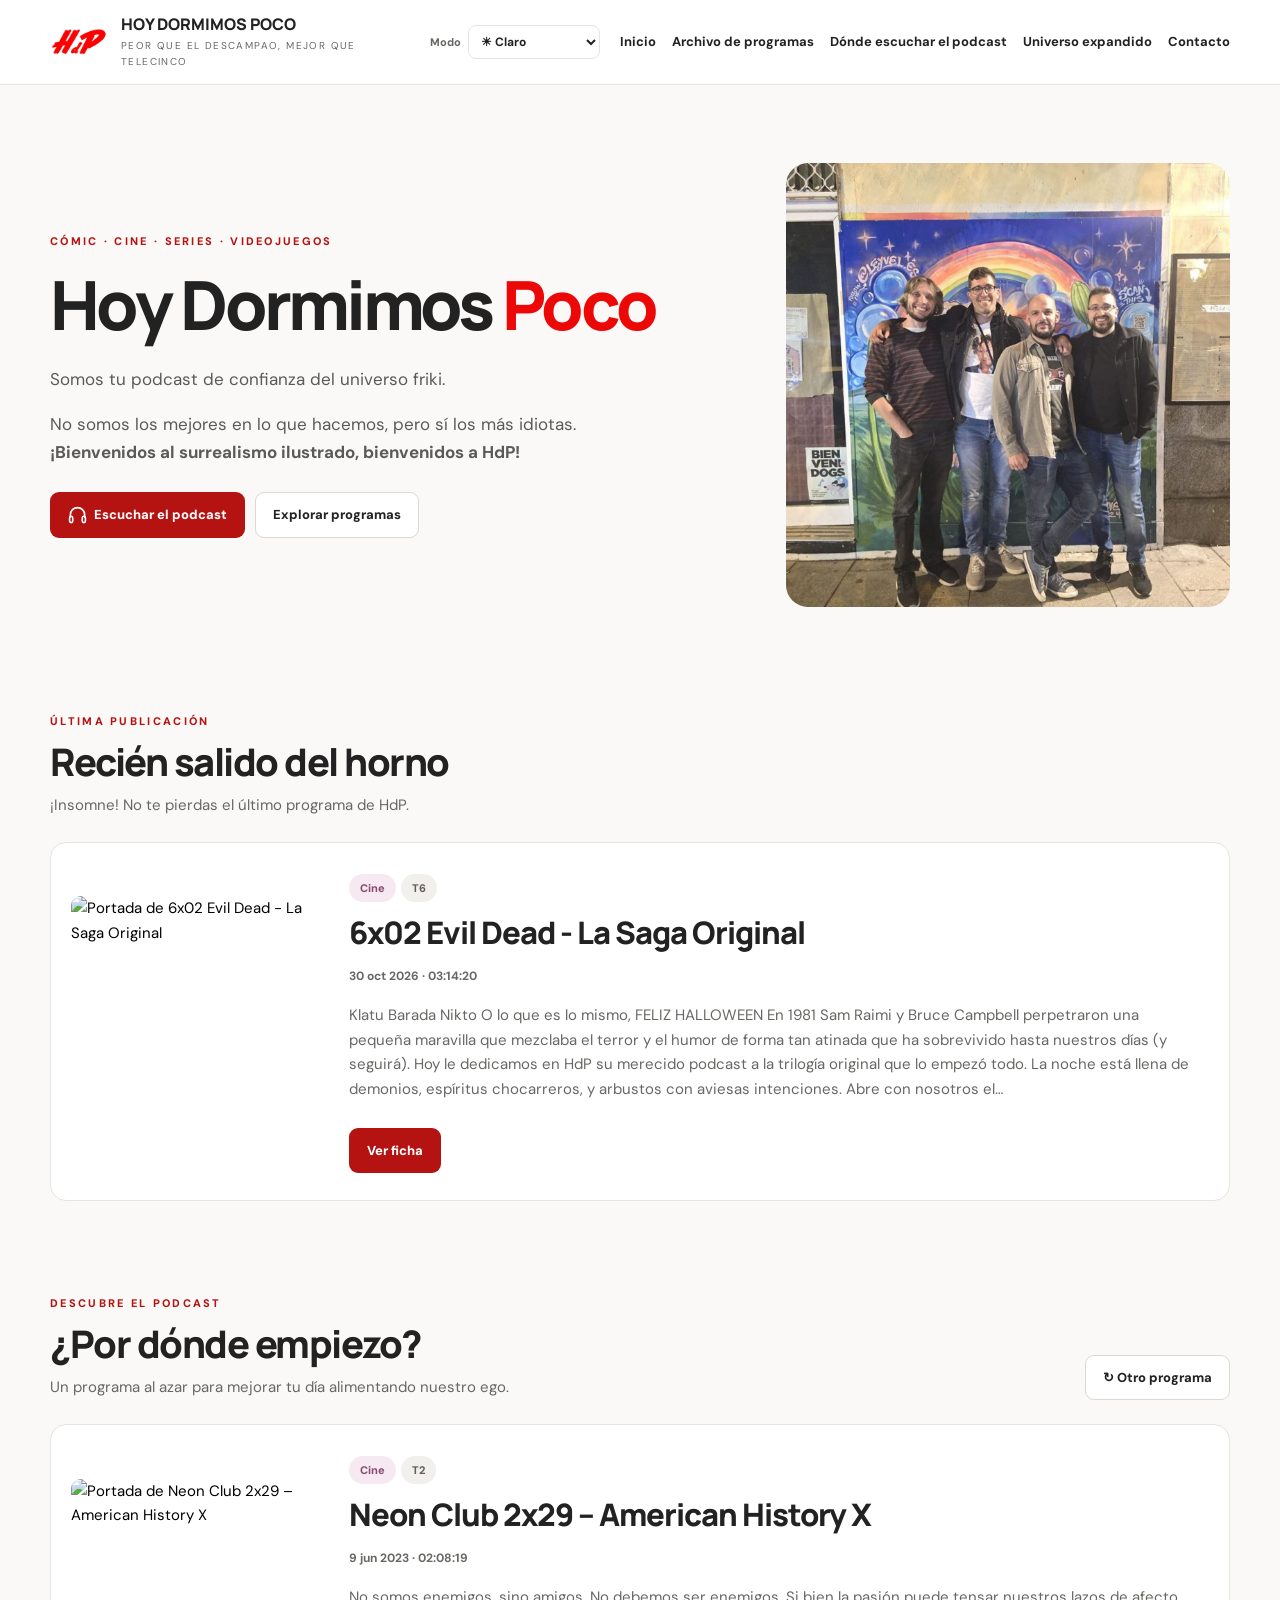
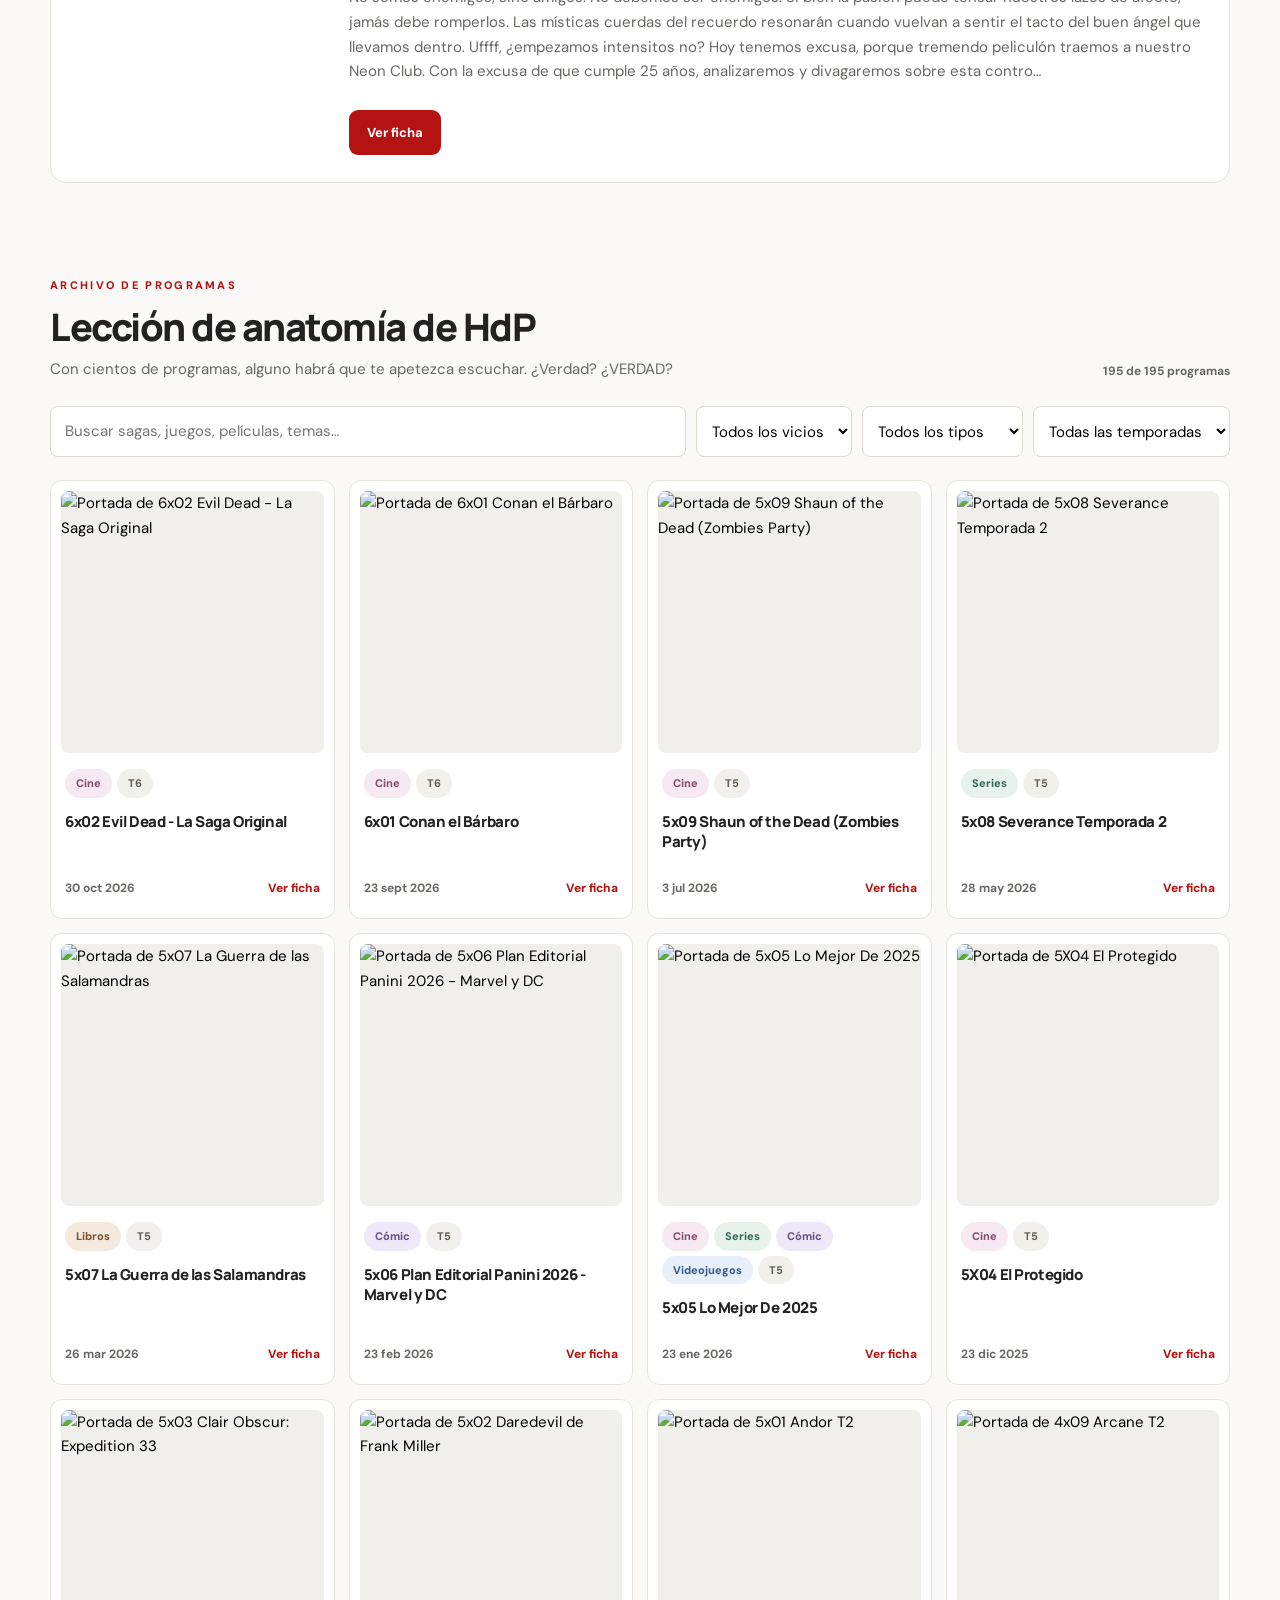
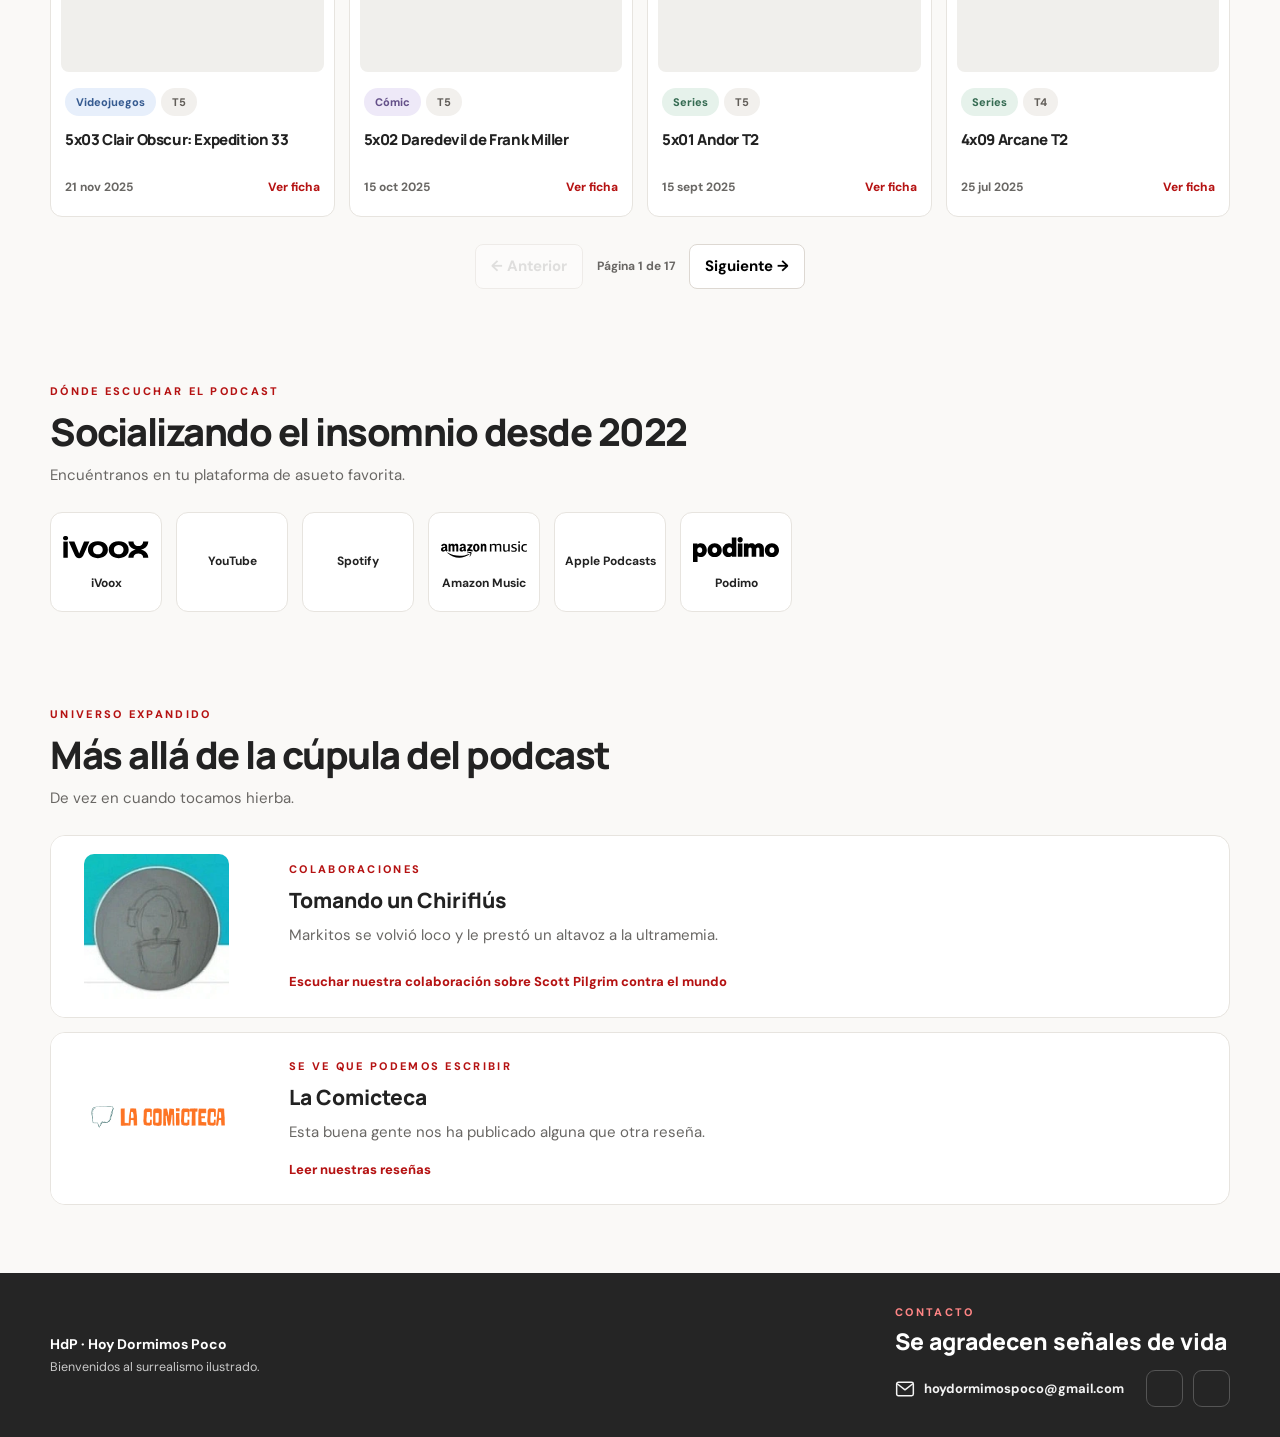
==== commit 7707e14f: "Aumento del expositor aleatorio" ====
--- a/index.html
+++ b/index.html
@@ -253,7 +253,10 @@
 }
 function links(e){return platforms(e).map(([name,url])=>platformLink(name,url,'Escuchar este episodio en '+name)).join('')}
 function feature(e){if(!e)return '<p class="status">No hay episodios disponibles.</p>';return `<button type="button" class="episode-image-button" data-open="${esc(e.id)}" aria-label="Ver ficha de ${esc(e.title)}"><img loading="lazy" src="${esc(e.image)}" alt="Portada de ${esc(e.title)}"></button><div class="feature-copy">${episodeTags(e)}<h3>${esc(e.title)}</h3><span class="meta">${dateLabel(e.date)}${e.duration?' · '+esc(e.duration):''}</span><p>${esc(excerpt(e.description,440))}</p><div class="actions"><button class="btn" data-open="${esc(e.id)}">Ver ficha</button></div></div>`}
-function renderFeatures(){ $('latest').innerHTML=feature(episodes[0]); const eligible=episodes.filter(e=>Number.isInteger(e.season)&&e.season>=4&&!config.excludedRecommendationIds?.includes(e.id));if(!eligible.length){$('recommended').innerHTML='<p class="status">No hay episodios elegibles de la temporada 4 en adelante.</p>';return}let curated=eligible.filter(e=>config.featuredIds?.includes(e.id));const pool=curated.length?curated:eligible;let candidates=pool.filter(e=>e.id!==previousId&&e.id!==episodes[0]?.id);if(!candidates.length)candidates=eligible.filter(e=>e.id!==previousId&&e.id!==episodes[0]?.id);if(!candidates.length)candidates=eligible.filter(e=>e.id!==episodes[0]?.id);if(!candidates.length)return;const chosen=candidates[Math.floor(Math.random()*candidates.length)];previousId=chosen.id;$('recommended').innerHTML=feature(chosen)}
+const classicRecommendationIds = new Set(["https://www.ivoox.com/94015312", "https://www.ivoox.com/94337649", "https://www.ivoox.com/96243046", "https://www.ivoox.com/98861484", "https://www.ivoox.com/99983994", "https://www.ivoox.com/101802831", "https://www.ivoox.com/102896176", "https://www.ivoox.com/104017979", "https://www.ivoox.com/105146677", "https://www.ivoox.com/106138799", "https://www.ivoox.com/110076454", "https://www.ivoox.com/110577811", "https://www.ivoox.com/116839457", "https://www.ivoox.com/118517709", "https://www.ivoox.com/134333967", "https://www.ivoox.com/134334709"]);
+function recommendationPool(){const current=episodes.filter(e=>Number.isInteger(e.season)&&e.season>=4&&!config.excludedRecommendationIds?.includes(e.id));const curated=current.filter(e=>config.featuredIds?.includes(e.id));const classics=episodes.filter(e=>classicRecommendationIds.has(e.id)&&!config.excludedRecommendationIds?.includes(e.id));return [...(curated.length?curated:current),...classics].filter(e=>e.id!==episodes[0]?.id)}
+function recommendAnother(){const pool=recommendationPool();if(!pool.length){$('recommended').innerHTML='<p class="status">No hay episodios elegibles.</p>';return}const fresh=pool.filter(e=>e.id!==previousId);const candidates=fresh.length?fresh:pool;const chosen=candidates[Math.floor(Math.random()*candidates.length)];previousId=chosen.id;$('recommended').innerHTML=feature(chosen)}
+function renderFeatures(){ $('latest').innerHTML=feature(episodes[0]);recommendAnother()}
 function showDetail(e){if(!e)return;$('detail-img').src=e.image;$('detail-img').alt='Portada de '+e.title;$('detail-title').textContent=e.title;$('detail-meta').textContent=[e.season?'Temporada '+e.season:'',e.programType,e.historicalSection?'Sección: '+e.historicalSection:'',dateLabel(e.date),e.duration].filter(Boolean).join(' · ');$('detail-desc').textContent=e.description;$('detail-links').innerHTML=links(e);$('details').showModal()}
 const fallbackSections=new Set(['Billy de 40','Recordmendaciones','Macedonia de Legumbres','Recuento de Bajas','Tu Vicio a Juicio','Pulsiones Anuales']);
 const isFallback=e=>fallbackSections.has(e.historicalSection)||['Lo mejor del año','Entrevistas'].includes(e.programType);
@@ -265,6 +268,6 @@
 function searchRank(e,tokens,q){const title=searchNormalize(e.title),primary=(e.searchKeywords||[]).join(' '),secondary=(e.searchSecondaryKeywords||[]).join(' ');if(!searchMatch(tokens,[title,primary,secondary].join(' ')))return null;const ts=tokenSet(title),ps=tokenSet(primary);const focused=searchMatch(tokens,title+' '+primary);const tier=e.programType==='Monográficos'?0:e.programType==='Plan editorial'?1:focused?2:3;let score=tokens.reduce((n,t)=>n+(ts.has(t)?100:ps.has(t)?60:20),0);if((' '+title+' ').includes(' '+q+' '))score+=80;if((e.searchKeywords||[]).some(k=>searchNormalize(k)===q))score+=30;return {e,tier,score}}
 function searchEpisodes(pool,raw){const q=searchNormalize(raw),tokens=searchTokens(raw);if(!tokens.length)return pool;const section=sectionAliases.get(q);if(section)return pool.filter(e=>section==='Lo mejor del año'?e.programType===section:e.historicalSection===section);const ranked=pool.filter(e=>!isFallback(e)).map(e=>searchRank(e,tokens,q)).filter(Boolean).sort((a,b)=>a.tier-b.tier||b.score-a.score||String(b.e.date).localeCompare(String(a.e.date)));if(ranked.length)return ranked.map(x=>x.e);return pool.filter(e=>isFallback(e)&&searchMatch(tokens,[e.title,e.description].join(' ')))}
 function renderCards(){const cat=$('category').value,typ=$('program-type').value,season=$('season').value;const pool=episodes.filter(e=>(!cat||effectiveCategories(e).includes(cat))&&(!typ||e.programType===typ)&&(!season||String(e.season)===season));filtered=searchEpisodes(pool,$('search').value);const total=Math.max(1,Math.ceil(filtered.length/PAGE_SIZE));page=Math.min(page,total);$('count').textContent=`${filtered.length} de ${episodes.length} programas`;$('page').textContent=`Página ${page} de ${total}`;$('prev').disabled=page<=1;$('next').disabled=page>=total;$('empty').hidden=filtered.length>0;$('cards').innerHTML=filtered.slice((page-1)*PAGE_SIZE,page*PAGE_SIZE).map(e=>`<article class="card"><button type="button" class="episode-image-button" data-open="${esc(e.id)}" aria-label="Ver ficha de ${esc(e.title)}"><img loading="lazy" src="${esc(e.image)}" alt="Portada de ${esc(e.title)}"></button><div class="info">${episodeTags(e)}<h3>${esc(e.title)}</h3><div class="bottom"><span class="meta">${dateLabel(e.date)}</span><button class="text-link" data-open="${esc(e.id)}">Ver ficha</button></div></div></article>`).join('')}
-document.addEventListener('click',ev=>{const b=ev.target.closest('[data-open]');if(b)showDetail(episodes.find(e=>e.id===b.dataset.open))});$('shuffle').addEventListener('click',()=>{const eligible=episodes.filter(e=>Number.isInteger(e.season)&&e.season>=4&&!config.excludedRecommendationIds?.includes(e.id));if(!eligible.length)return;let pool=eligible.filter(e=>config.featuredIds?.includes(e.id));if(!pool.length)pool=eligible;let candidates=pool.filter(e=>e.id!==previousId&&e.id!==episodes[0]?.id);if(!candidates.length)candidates=eligible.filter(e=>e.id!==previousId&&e.id!==episodes[0]?.id);if(!candidates.length)candidates=eligible.filter(e=>e.id!==episodes[0]?.id);if(!candidates.length)return;const chosen=candidates[Math.floor(Math.random()*candidates.length)];previousId=chosen.id;$('recommended').innerHTML=feature(chosen)});$('close').onclick=()=>$('details').close();$('details').addEventListener('click',e=>{if(e.target===$('details'))$('details').close()});for(const id of ['search','category','program-type','season'])$(id).addEventListener(id==='search'?'input':'change',()=>{page=1;renderCards()});$('prev').onclick=()=>{if(page>1){page--;renderCards();$('programas').scrollIntoView()}};$('next').onclick=()=>{if(page*PAGE_SIZE<filtered.length){page++;renderCards();$('programas').scrollIntoView()}};
+document.addEventListener('click',ev=>{const b=ev.target.closest('[data-open]');if(b)showDetail(episodes.find(e=>e.id===b.dataset.open))});$('shuffle').addEventListener('click',recommendAnother);$('close').onclick=()=>$('details').close();$('details').addEventListener('click',e=>{if(e.target===$('details'))$('details').close()});for(const id of ['search','category','program-type','season'])$(id).addEventListener(id==='search'?'input':'change',()=>{page=1;renderCards()});$('prev').onclick=()=>{if(page>1){page--;renderCards();$('programas').scrollIntoView()}};$('next').onclick=()=>{if(page*PAGE_SIZE<filtered.length){page++;renderCards();$('programas').scrollIntoView()}};
 (async()=>{try{const local=location.protocol==='file:';const fallback=window.HDP_LOCAL_DATA;const load=async(path,key)=>{if(local)return fallback[key];try{const r=await fetch(path,{cache:'no-store'});if(!r.ok)throw Error('HTTP '+r.status);const value=await r.json();if(key==='episodes'&&value.searchRevision!=='1.0.2-r2')throw Error('Revisión de catálogo incompatible');return value}catch(err){console.warn('Se utiliza el catálogo local de respaldo:',path,err);return fallback[key]}};const [data,settings]=await Promise.all([load('episodes.json?v=102r2','episodes'),load('config.json','config')]);if(data.searchRevision!=='1.0.2-r2')throw Error('Catálogo desactualizado: recarga la página.');episodes=data.episodes||[];config=settings;const seasons=[...new Set(episodes.map(e=>e.season).filter(Number.isInteger))].sort((a,b)=>b-a);for(const s of seasons){const o=document.createElement('option');o.value=s;o.textContent='Temporada '+s;$('season').append(o)};$('listen-links').innerHTML=platforms(null).map(([name,url])=>platformLink(name,url,'Escuchar HdP en '+name)).join('');$('social-links').innerHTML=Object.entries(config.social||{}).filter(([name])=>name==='X'||name==='Bluesky').map(([name,url])=>socialIconLink(name,url)).join('');renderFeatures();renderCards()}catch(e){$('latest').textContent='No se ha podido cargar el catálogo. Abre la web desde un servidor HTTP o GitHub Pages.';$('recommended').textContent='Catálogo no disponible.';$('cards').textContent=e.message;console.error(e)}})();
 </script></body></html>
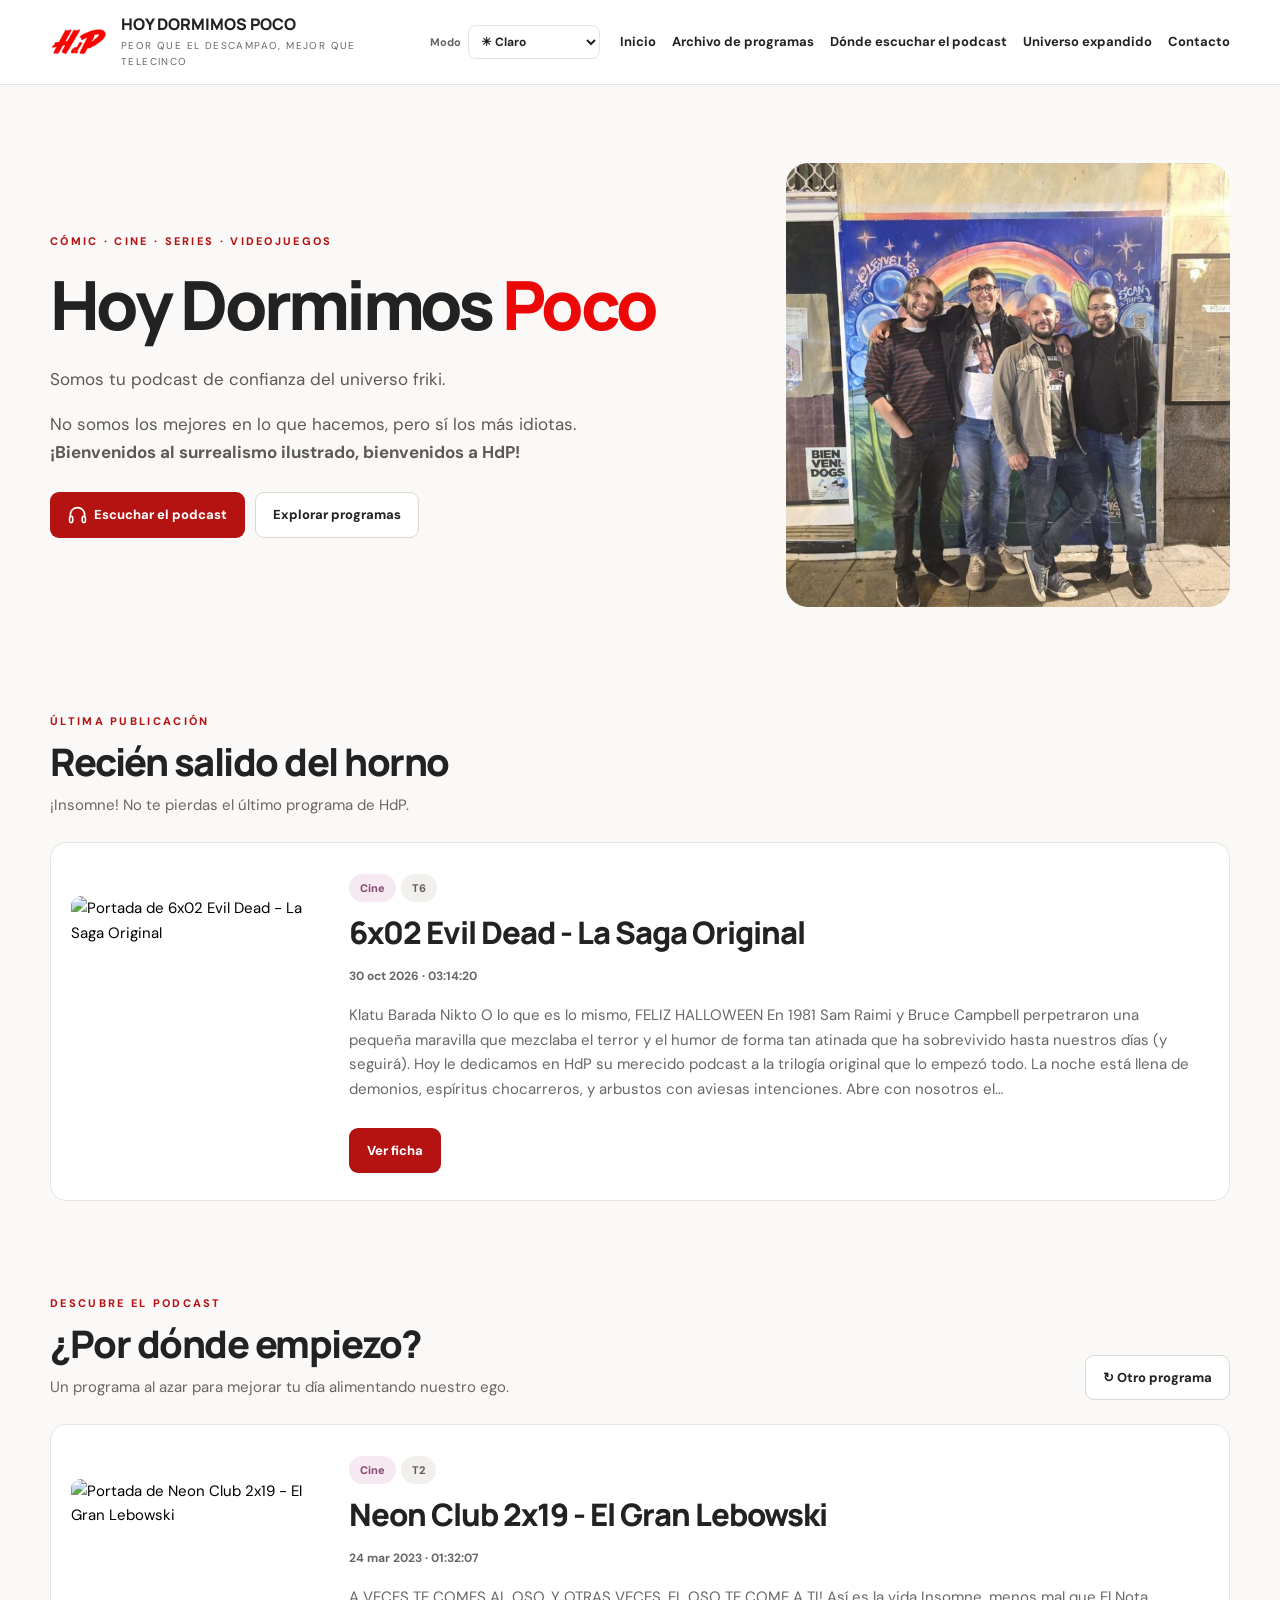
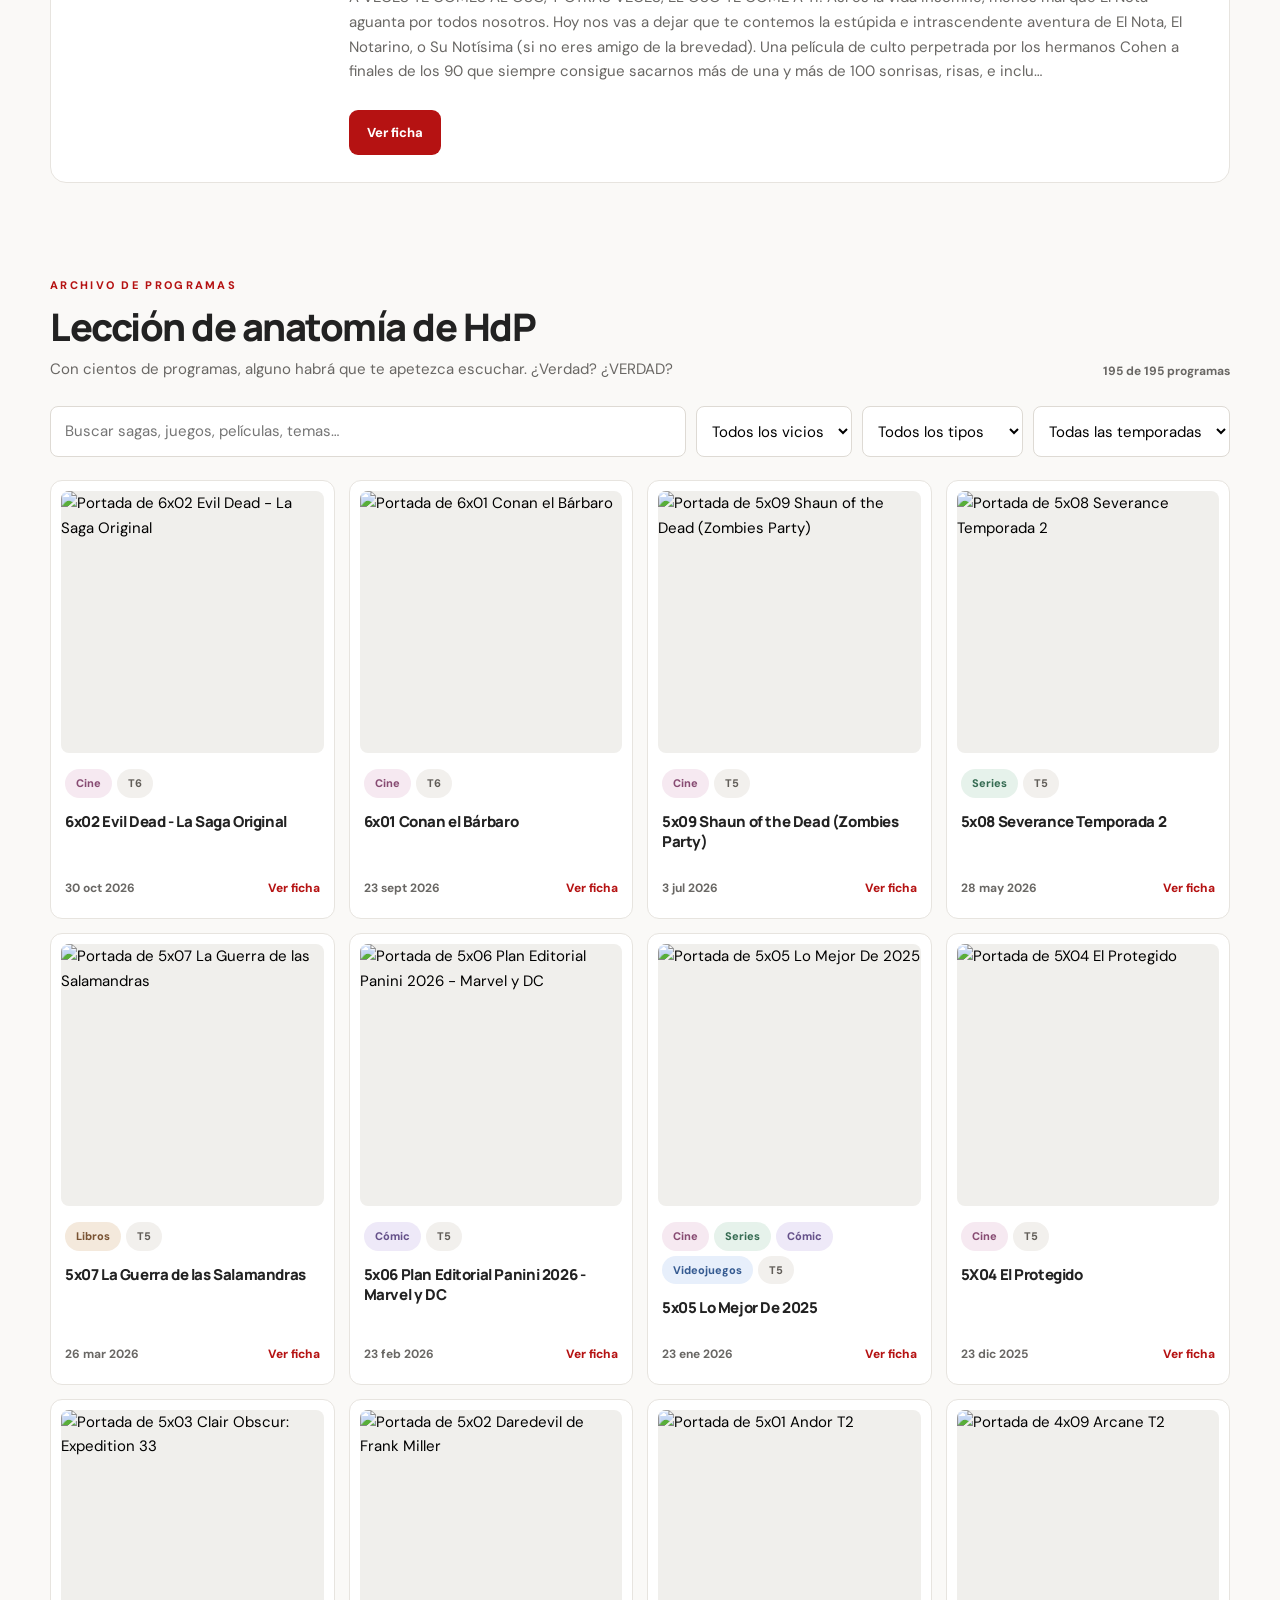
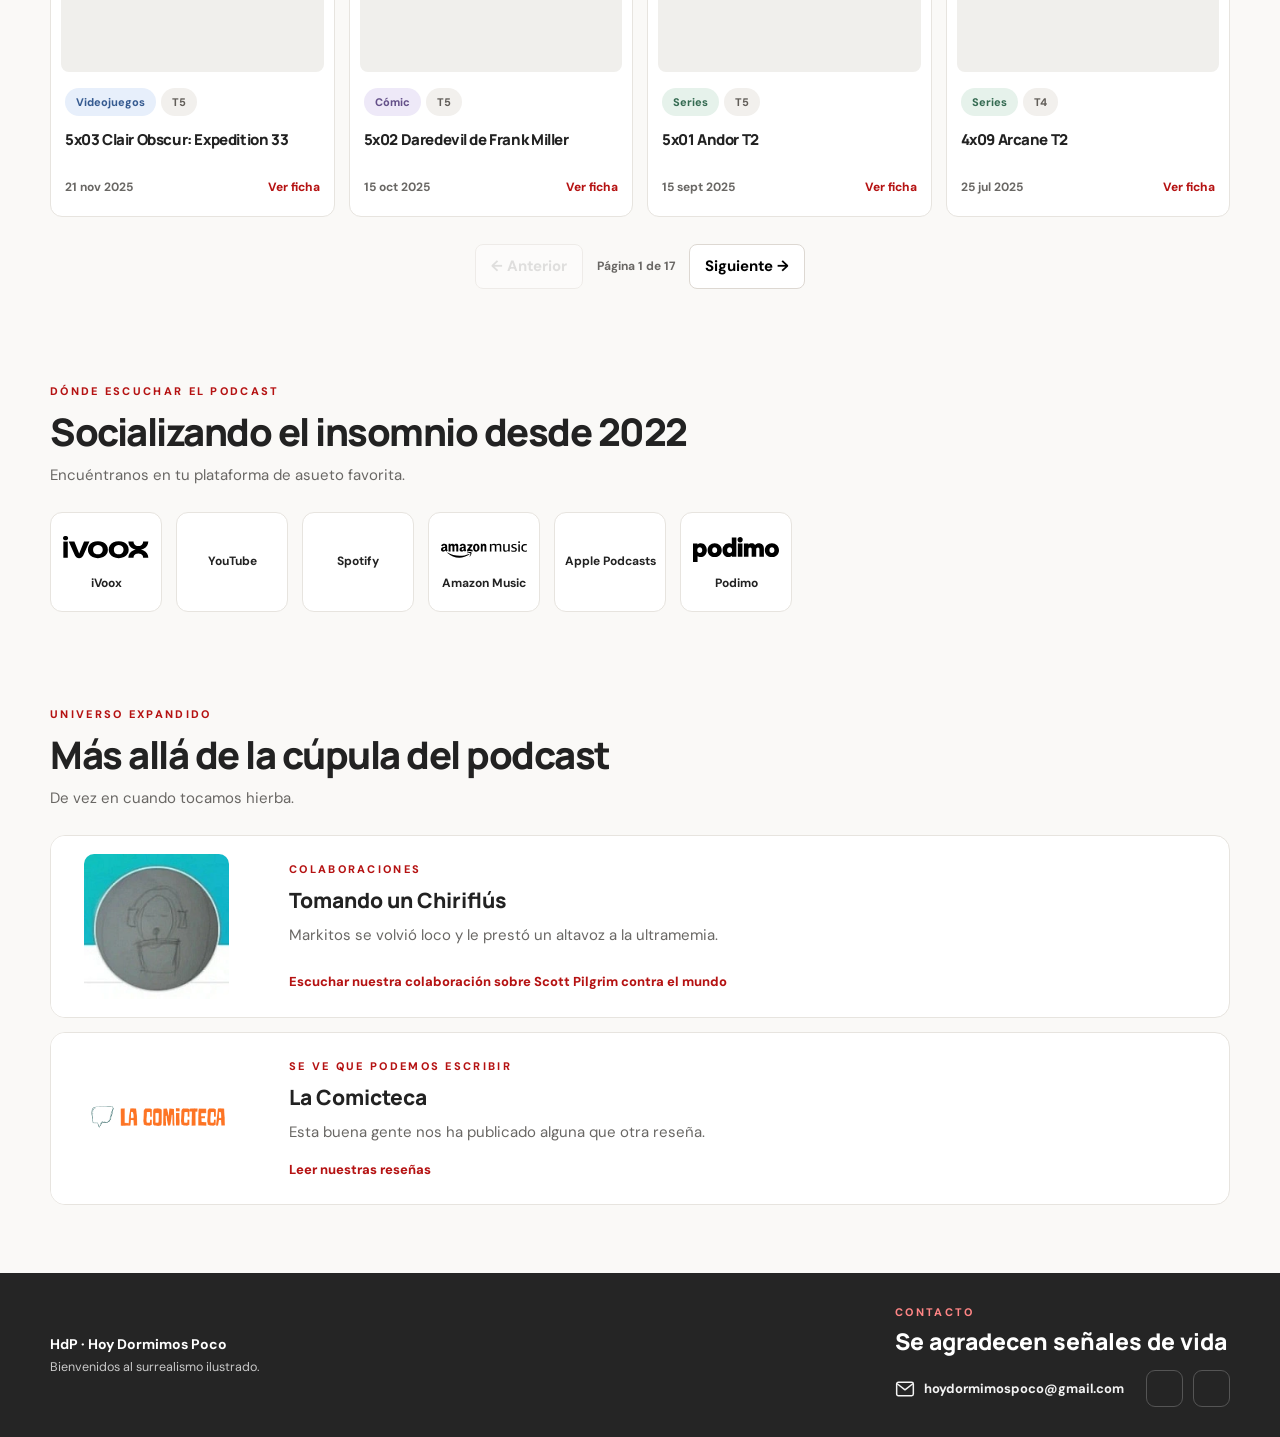
==== commit 80ad1ac4: "Mejoras en el aleatorio" ====
--- a/index.html
+++ b/index.html
@@ -255,7 +255,10 @@
 function feature(e){if(!e)return '<p class="status">No hay episodios disponibles.</p>';return `<button type="button" class="episode-image-button" data-open="${esc(e.id)}" aria-label="Ver ficha de ${esc(e.title)}"><img loading="lazy" src="${esc(e.image)}" alt="Portada de ${esc(e.title)}"></button><div class="feature-copy">${episodeTags(e)}<h3>${esc(e.title)}</h3><span class="meta">${dateLabel(e.date)}${e.duration?' · '+esc(e.duration):''}</span><p>${esc(excerpt(e.description,440))}</p><div class="actions"><button class="btn" data-open="${esc(e.id)}">Ver ficha</button></div></div>`}
 const classicRecommendationIds = new Set(["https://www.ivoox.com/94015312", "https://www.ivoox.com/94337649", "https://www.ivoox.com/96243046", "https://www.ivoox.com/98861484", "https://www.ivoox.com/99983994", "https://www.ivoox.com/101802831", "https://www.ivoox.com/102896176", "https://www.ivoox.com/104017979", "https://www.ivoox.com/105146677", "https://www.ivoox.com/106138799", "https://www.ivoox.com/110076454", "https://www.ivoox.com/110577811", "https://www.ivoox.com/116839457", "https://www.ivoox.com/118517709", "https://www.ivoox.com/134333967", "https://www.ivoox.com/134334709"]);
 function recommendationPool(){const current=episodes.filter(e=>Number.isInteger(e.season)&&e.season>=4&&!config.excludedRecommendationIds?.includes(e.id));const curated=current.filter(e=>config.featuredIds?.includes(e.id));const classics=episodes.filter(e=>classicRecommendationIds.has(e.id)&&!config.excludedRecommendationIds?.includes(e.id));return [...(curated.length?curated:current),...classics].filter(e=>e.id!==episodes[0]?.id)}
-function recommendAnother(){const pool=recommendationPool();if(!pool.length){$('recommended').innerHTML='<p class="status">No hay episodios elegibles.</p>';return}const fresh=pool.filter(e=>e.id!==previousId);const candidates=fresh.length?fresh:pool;const chosen=candidates[Math.floor(Math.random()*candidates.length)];previousId=chosen.id;$('recommended').innerHTML=feature(chosen)}
+const recommendationStorageKey='hdp-recommendation-cycle-v1';
+let recommendationState={seen:[],last:null};
+function readRecommendationState(){try{const saved=JSON.parse(localStorage.getItem(recommendationStorageKey));if(saved&&Array.isArray(saved.seen))recommendationState={seen:saved.seen.filter(id=>typeof id==='string'),last:typeof saved.last==='string'?saved.last:null}}catch(e){}return recommendationState}
+function recommendAnother(){const pool=recommendationPool();if(!pool.length){$('recommended').innerHTML='<p class="status">No hay episodios elegibles.</p>';return}const state=readRecommendationState();const eligible=new Set(pool.map(e=>e.id));let seen=new Set(state.seen.filter(id=>eligible.has(id)));let candidates=pool.filter(e=>!seen.has(e.id));if(!candidates.length){seen=new Set();candidates=pool}if(candidates.length>1)candidates=candidates.filter(e=>e.id!==state.last);const chosen=candidates[Math.floor(Math.random()*candidates.length)];seen.add(chosen.id);previousId=chosen.id;recommendationState={seen:[...seen],last:chosen.id};try{localStorage.setItem(recommendationStorageKey,JSON.stringify(recommendationState))}catch(e){}$('recommended').innerHTML=feature(chosen)}
 function renderFeatures(){ $('latest').innerHTML=feature(episodes[0]);recommendAnother()}
 function showDetail(e){if(!e)return;$('detail-img').src=e.image;$('detail-img').alt='Portada de '+e.title;$('detail-title').textContent=e.title;$('detail-meta').textContent=[e.season?'Temporada '+e.season:'',e.programType,e.historicalSection?'Sección: '+e.historicalSection:'',dateLabel(e.date),e.duration].filter(Boolean).join(' · ');$('detail-desc').textContent=e.description;$('detail-links').innerHTML=links(e);$('details').showModal()}
 const fallbackSections=new Set(['Billy de 40','Recordmendaciones','Macedonia de Legumbres','Recuento de Bajas','Tu Vicio a Juicio','Pulsiones Anuales']);
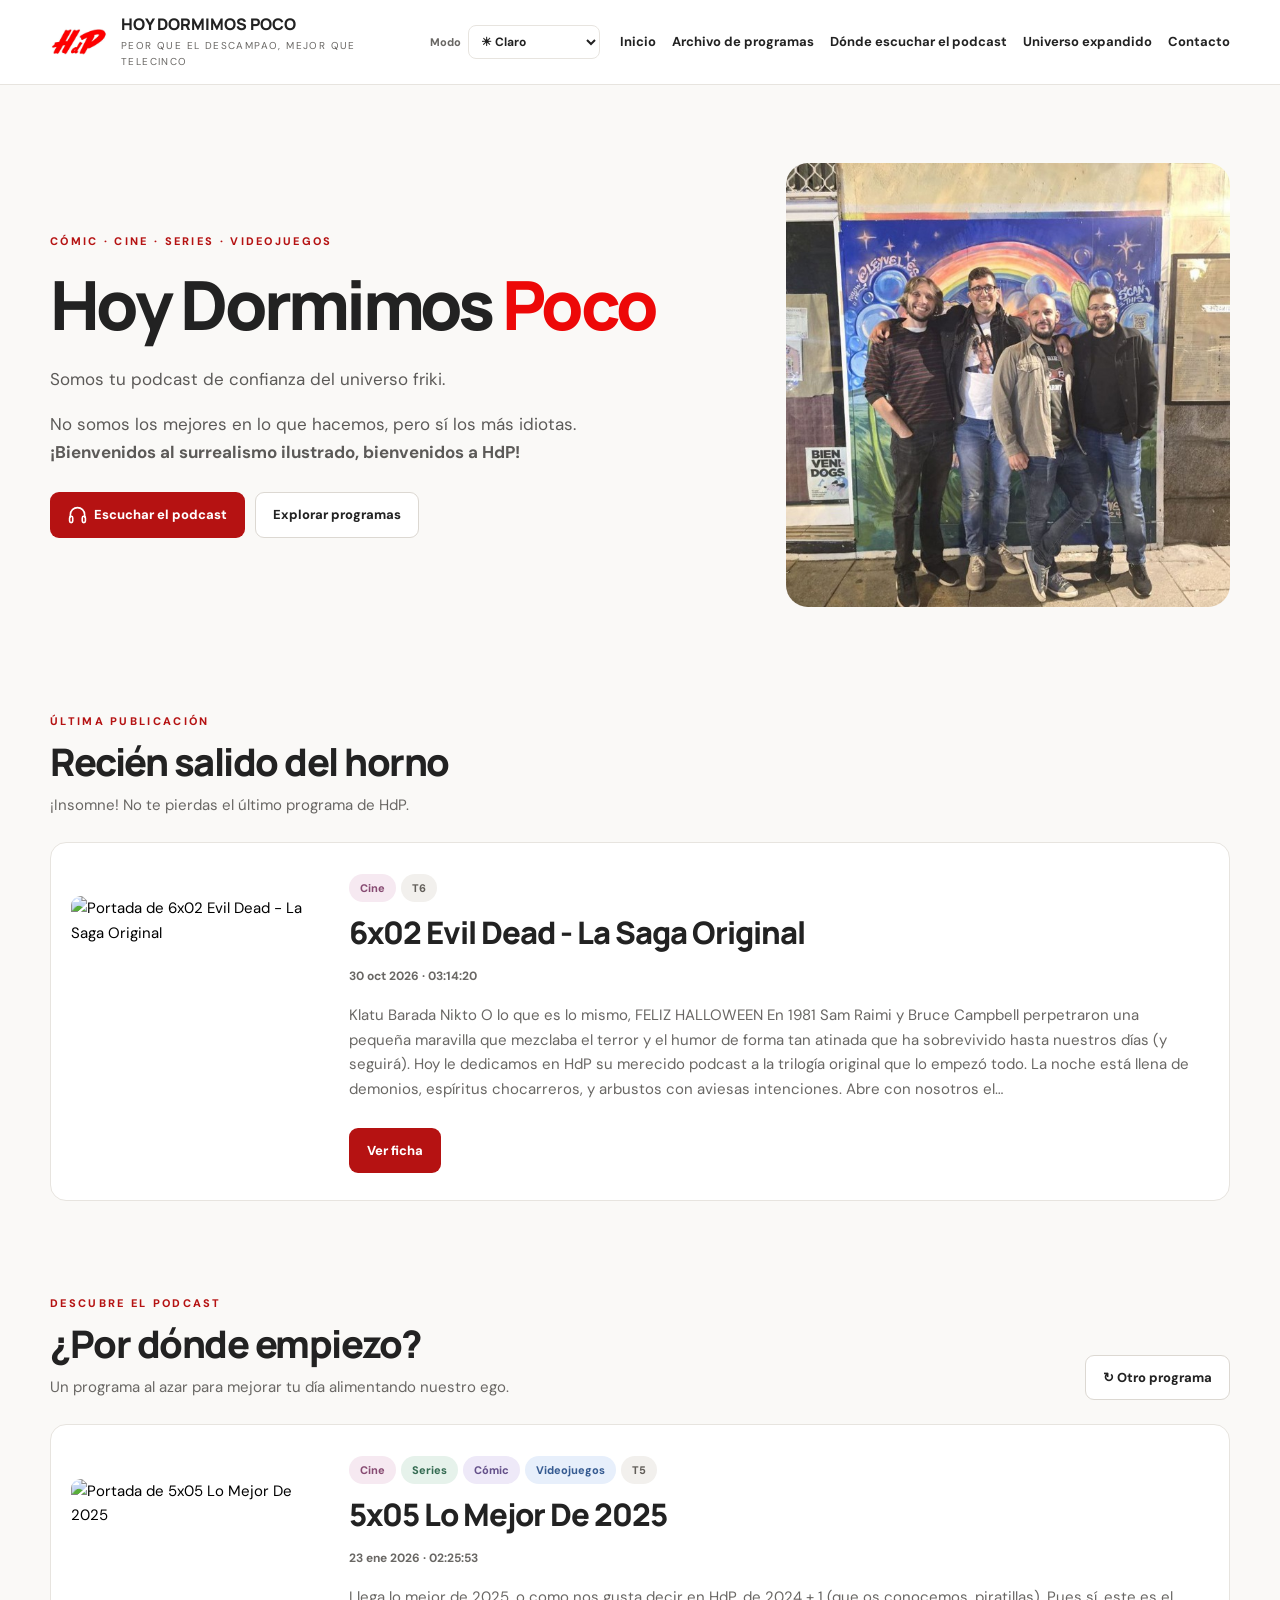
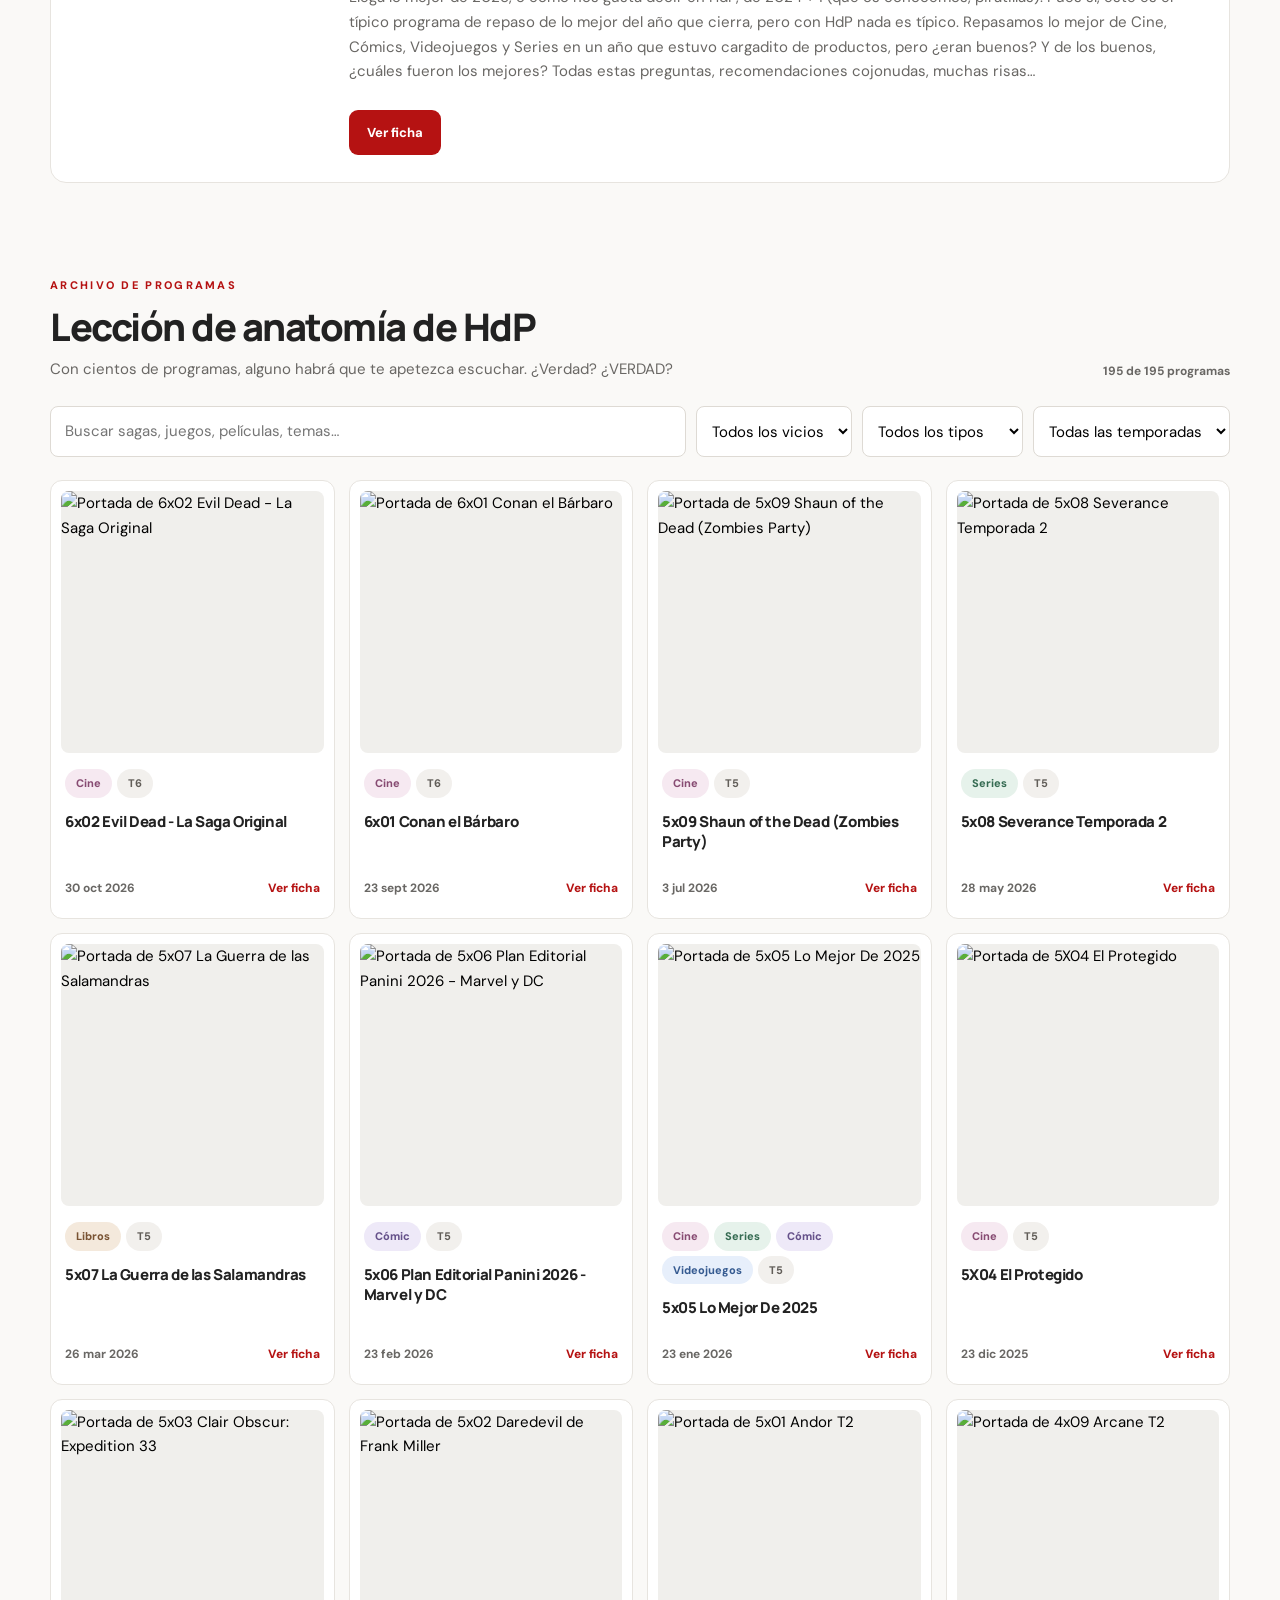
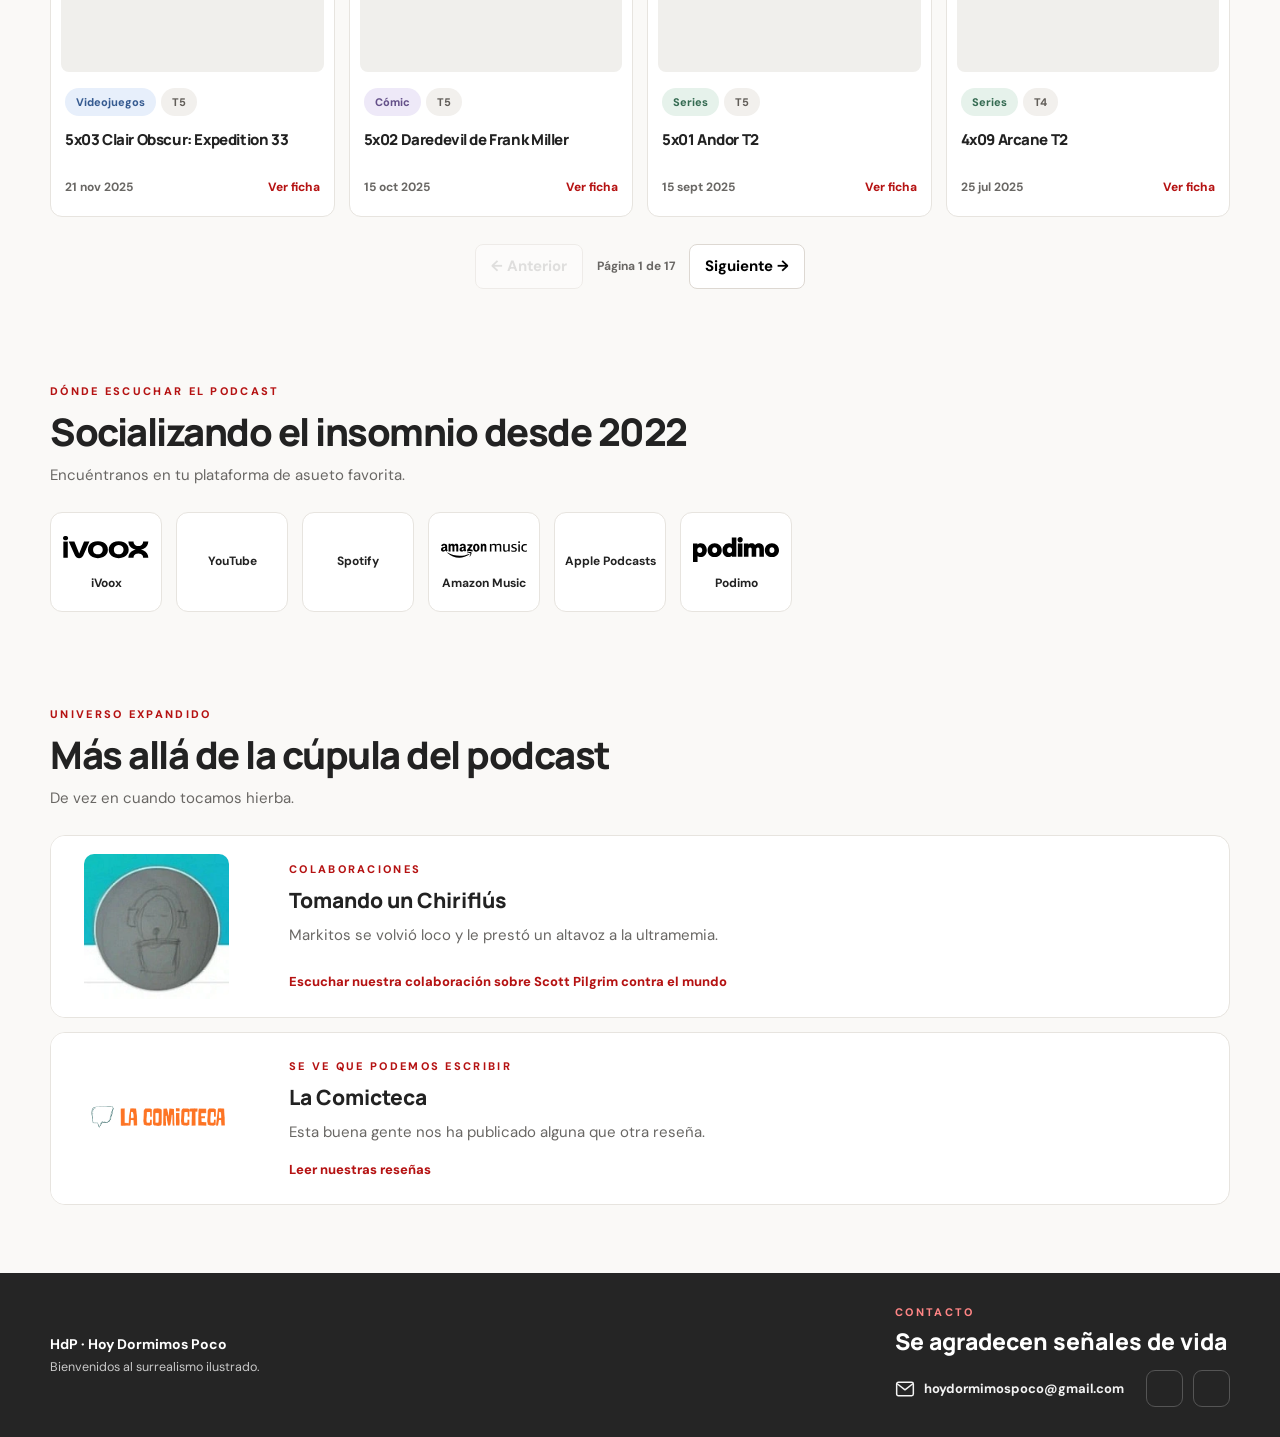
==== commit a0937f8c: "Corregir buscador y depurar proyecto" ====
--- a/index.html
+++ b/index.html
@@ -1,195 +1,6 @@
 <!DOCTYPE html>
 <!-- HdP v1.0.1 | cabecera-dos-botones | etiquetas-pastel | comicteca-author -->
-<html lang="es"><head><meta charset="utf-8"/><meta content="width=device-width,initial-scale=1" name="viewport"/><meta content="#faf9f7" name="theme-color"/><meta content="Hoy Dormimos Poco: podcast de cine, videojuegos, series y cómic. Bienvenidos al surrealismo ilustrado." name="description"/><title>Hoy Dormimos Poco — Podcast de cine, videojuegos, series y cómic</title><link href="assets/logo-hdp.jpg" rel="icon"/><style>
-@import url('https://fonts.googleapis.com/css2?family=DM+Sans:wght@400;500;600;700&family=Manrope:wght@500;600;700;800&display=swap');
-:root{--paper:#faf9f7;--white:#fff;--ink:#222;--muted:#696764;--line:#e7e4df;--red:#ed0808;--red-dark:#b51212}*{box-sizing:border-box}html{scroll-behavior:smooth}body{margin:0;background:var(--paper);color:var(--ink);font:15px/1.65 'DM Sans',sans-serif}a{color:inherit;text-decoration:none}button,input,select{font:inherit}button{cursor:pointer}.wrap{width:min(1180px,calc(100% - 48px));margin:auto}header{position:sticky;top:0;z-index:5;background:#ffffffed;backdrop-filter:blur(14px);border-bottom:1px solid var(--line)}.top{height:84px;display:flex;justify-content:space-between;align-items:center;gap:20px}.brand{display:flex;align-items:center;gap:13px}.brand img{width:58px;height:58px;object-fit:cover;border-radius:50%}.brand b{font:800 16px Manrope}.brand small{display:block;color:var(--muted);font-size:10px;letter-spacing:1.4px}.nav{display:flex;align-items:center;gap:24px;font-weight:700;font-size:13px}.nav a:hover{color:var(--red-dark)}.nav .nav-cta{background:var(--ink);color:white;padding:10px 16px;border-radius:8px}.eyebrow{text-transform:uppercase;letter-spacing:2.3px;font-size:11px;font-weight:800;color:var(--red-dark)}.hero{display:grid;grid-template-columns:1.2fr .8fr;align-items:center;gap:70px;padding:78px 0 80px}.hero h1{font:800 clamp(42px,5.3vw,73px)/1.09 Manrope,sans-serif;letter-spacing:-3.7px;margin:18px 0 23px}.hero h1 em{color:var(--red);font-style:normal}.hero p{font-size:17px;color:#5c5a58;max-width:620px}.hero-art{aspect-ratio:1.15;background:#eeece8;border-radius:22px;display:grid;place-items:center;position:relative;overflow:hidden}.hero-art:before{content:"";position:absolute;width:350px;height:350px;border:65px solid #e3dfd9;border-radius:50%;top:-180px;right:-130px}.hero-art img{width:66%;max-width:290px;position:relative;border-radius:50%;box-shadow:0 25px 50px #0002}.hero-art small{position:absolute;bottom:18px;right:18px;background:#fff;padding:6px 12px;border-radius:5px;font-weight:800;font-size:10px;letter-spacing:1px}.actions{display:flex;gap:10px;flex-wrap:wrap;margin-top:26px}.btn{display:inline-flex;justify-content:center;align-items:center;gap:7px;padding:11px 17px;border-radius:9px;border:1px solid transparent;font-weight:800;font-size:13px;background:var(--red-dark);color:white}.btn:hover{filter:brightness(.92)}.btn.secondary{background:white;border-color:#dcd8d2;color:var(--ink)}.section{padding:25px 0 68px}.section-heading{display:flex;align-items:end;justify-content:space-between;gap:20px;margin-bottom:24px}.section h2,.about h2{font:800 clamp(26px,3vw,38px)/1.18 Manrope;letter-spacing:-1.5px;margin:9px 0}.section-heading p{color:var(--muted);margin:0}.feature{display:grid;grid-template-columns:250px 1fr;gap:28px;padding:20px;border-radius:16px;background:white;border:1px solid var(--line)}.feature img{width:100%;aspect-ratio:1;object-fit:contain;border-radius:9px;background:#eee}.feature-copy{padding:7px 6px 7px 0}.feature h3{font:800 clamp(22px,2.8vw,31px)/1.2 Manrope;letter-spacing:-1px;margin:12px 0}.feature p{color:var(--muted);display:-webkit-box;-webkit-line-clamp:4;-webkit-box-orient:vertical;overflow:hidden}.meta{color:var(--muted);font-size:12px;font-weight:700}.pill{background:#f2f0ed;padding:5px 11px;border-radius:50px;font-size:11px;font-weight:800;color:#625e59;display:inline-block}.controls{display:flex;gap:10px;flex-wrap:wrap;margin:23px 0}.controls input{flex:1;min-width:200px;background:white;border:1px solid #dedad4;border-radius:8px;padding:12px 14px;outline:none}.controls input:focus{border-color:var(--red-dark)}.controls select{background:white;border:1px solid #dedad4;border-radius:8px;padding:11px}.cards{display:grid;grid-template-columns:repeat(4,minmax(0,1fr));gap:14px}.card{background:white;border:1px solid var(--line);padding:10px;border-radius:12px;display:flex;flex-direction:column}.card img{width:100%;aspect-ratio:1;object-fit:cover;border-radius:8px;background:#f0efec}.card .info{padding:12px 4px 4px;display:flex;flex:1;flex-direction:column}.card h3{font:800 15px/1.35 Manrope;letter-spacing:-.4px;margin:11px 0}.card p{font-size:12px;color:var(--muted);display:-webkit-box;-webkit-line-clamp:2;-webkit-box-orient:vertical;overflow:hidden;margin:0 0 16px}.card .bottom{margin-top:auto;display:flex;align-items:center;justify-content:space-between;gap:8px}.text-link{background:none;border:0;padding:5px 0;font-size:12px;font-weight:800;color:var(--red-dark)}.pagination{display:flex;justify-content:center;align-items:center;gap:14px;margin-top:27px}.pagination button{border:1px solid #ddd8d2;border-radius:8px;padding:9px 15px;background:white;font-weight:700}.pagination button:disabled{opacity:.4;cursor:default}.about{border-top:1px solid var(--line);padding:65px 0 85px;display:grid;grid-template-columns:1.1fr .9fr;gap:60px;align-items:center}.about p{color:var(--muted)}.quote{border-left:5px solid var(--red);padding:10px 0 10px 25px;font:800 clamp(23px,2.7vw,31px)/1.4 Manrope;letter-spacing:-.8px}.footer{background:#252525;color:white;padding:30px 0}.foot{display:flex;justify-content:space-between;align-items:center;gap:20px}.footer small{display:block;color:#c9c9c9}.footer a{font-weight:700;font-size:13px}.dialog{border:0;border-radius:16px;max-width:720px;width:calc(100% - 32px);padding:26px;box-shadow:0 20px 90px #0003;max-height:90vh;overflow:auto}.dialog::backdrop{background:#0009}.dialog-top{display:flex;gap:20px}.dialog-top img{width:155px;height:155px;object-fit:cover;border-radius:9px}.dialog h2{font:800 25px/1.25 Manrope;margin:8px 0}.dialog p{white-space:pre-line;color:#555;line-height:1.7}.dialog .close{float:right;background:#f0efed;border:0;border-radius:50%;width:34px;height:34px}.platform-grid{display:flex;flex-wrap:wrap;align-items:stretch;gap:14px;margin-top:23px}.platform-link{display:flex;flex-direction:column;align-items:center;justify-content:center;gap:9px;width:112px;min-height:100px;padding:13px 9px;border:1px solid var(--line);border-radius:12px;background:white;text-align:center;font-weight:700;font-size:12px;transition:border-color .2s,transform .2s}.platform-link:hover{border-color:var(--red-dark);transform:translateY(-2px)}.platform-link img{width:37px;height:37px;object-fit:contain}.platform-link span{line-height:1.3}.contact-section{border-top:1px solid var(--line);padding-top:45px}.contact-row{display:flex;align-items:center;gap:18px;flex-wrap:wrap;margin-top:20px}.contact-mail{font-weight:800;color:var(--red-dark);text-decoration:underline;text-underline-offset:4px}.social-grid{display:flex;gap:12px}.social-grid .platform-link{width:91px;min-height:82px}.social-grid .platform-link img{width:30px;height:30px}.detail-listen{margin-top:22px;border-top:1px solid var(--line);padding-top:18px}.detail-listen h3{font:800 16px Manrope;margin:0 0 5px}.detail-listen p{font-size:12px;white-space:normal;margin:0 0 14px}.detail-listen .platform-grid{margin-top:10px;gap:10px}.detail-listen .platform-link{width:100px;min-height:88px}.audio{width:100%;margin:16px 0}.notice{font-size:12px;color:var(--muted)}.status{padding:30px 0;color:var(--muted)}
-@media(max-width:850px){.hero{grid-template-columns:1fr;gap:32px;padding:52px 0}.hero-art{max-height:350px}.cards{grid-template-columns:repeat(3,minmax(0,1fr))}.about{grid-template-columns:1fr;gap:20px}.nav a:not(.nav-cta){display:none}}@media(max-width:580px){.wrap{width:calc(100% - 32px)}.top{height:72px}.brand img{width:47px;height:47px}.brand b{font-size:12px}.brand small{font-size:9px}.nav .nav-cta{padding:8px 10px;font-size:11px}.hero h1{letter-spacing:-2px}.hero p{font-size:15px}.hero-art{aspect-ratio:1.55}.hero-art img{width:43%}.feature{grid-template-columns:1fr}.feature img{max-height:290px}.cards{grid-template-columns:1fr}.card img{max-height:290px}.dialog-top{display:block}.dialog-top img{width:120px;height:120px}.foot{display:block}.platform-link{width:95px;min-height:90px}.platform-link img{width:32px;height:32px}}
-.footer-contact{border-top:1px solid #474747;margin-top:24px;padding-top:20px;display:flex;align-items:center;gap:22px;flex-wrap:wrap}.footer-contact-label{font-size:10px;font-weight:800;letter-spacing:1.8px;color:#d6d6d6}.footer-contact-link{display:inline-flex;align-items:center;gap:9px;font-size:13px;font-weight:700;color:#fff}.footer-contact-link:hover{text-decoration:underline;text-underline-offset:4px}.footer-social{display:flex;align-items:center;gap:10px}.footer-social .platform-link{background:#fff;color:#222;width:70px;min-height:67px;padding:8px 6px;gap:5px;font-size:10px}.footer-social .platform-link img{width:23px;height:23px}.platform-link img[src="assets/ivoox.svg"],.platform-link img[src="assets/amazon-music.svg"],.platform-link img[src="assets/podimo.svg"]{width:86px;max-width:100%;height:35px}.footer-contact .footer-social .platform-link img{width:23px;height:23px}@media(max-width:580px){.footer-contact{align-items:flex-start;gap:14px}.footer-contact-label{width:100%}}
-/* Plataforma: iconos monocromos coherentes con la identidad visual. */
-#listen-links .platform-link img,.detail-listen .platform-link img{filter:grayscale(1) brightness(0)}
-/* Pie compacto: marca a la izquierda, contacto y redes a la derecha. */
-.footer{padding:30px 0}
-.footer-inner{display:flex;align-items:center;justify-content:space-between;gap:24px}
-.footer-identity strong{font-size:14px}
-.footer-contact-compact{display:flex;align-items:center;justify-content:flex-end;flex-wrap:wrap;gap:22px}
-.footer-email{display:inline-flex;align-items:center;gap:9px;font-size:13px;font-weight:700;color:#f3f3f3}
-.footer-email:hover{color:#fff;text-decoration:underline;text-underline-offset:4px}
-.footer-social-compact{display:flex;align-items:center;gap:10px}
-.footer-social-icon{width:37px;height:37px;display:grid;place-items:center;border:1px solid #555;border-radius:9px;transition:background .15s,border-color .15s}
-.footer-social-icon:hover{background:#383838;border-color:#aaa}
-.footer-social-icon img{width:19px;height:19px;object-fit:contain;filter:invert(1)}
-@media(max-width:720px){.footer-inner{align-items:flex-start;flex-direction:column;gap:20px}.footer-contact-compact{justify-content:flex-start;gap:14px}}
-
-/* Navegación única y adaptable */
-.menu-toggle{display:none;border:1px solid var(--line);background:#fff;border-radius:9px;font-size:23px;line-height:1;padding:9px 12px;color:var(--ink)}
-.nav{gap:17px}.nav a{white-space:nowrap}.nav a:focus-visible,.menu-toggle:focus-visible{outline:2px solid var(--red-dark);outline-offset:3px}
-.hero-art-qr{aspect-ratio:1;background:transparent}.hero-art-qr:before{display:none}.hero-art-qr img{width:100%;height:100%;max-width:none;object-fit:cover;border-radius:18px;box-shadow:none}
-.chiriflus-img{width:88px;height:88px;object-fit:cover;border-radius:12px;display:block}.beyond-grid{display:grid;grid-template-columns:1fr 1fr;gap:18px}.beyond-card{background:#fff;border:1px solid var(--line);border-radius:15px;padding:25px}.beyond-card h3{font:800 22px Manrope;margin:10px 0}.beyond-card p{color:var(--muted)}.beyond-card a{font-weight:800;color:var(--red-dark)}
-#inicio,#programas,#mas-alla,#escuchar,#contacto{scroll-margin-top:95px}
-@media(max-width:1050px){.menu-toggle{display:block}.top{position:relative}.nav{display:none;position:absolute;top:calc(100% - 1px);right:0;left:0;flex-direction:column;align-items:stretch;gap:0;background:#fff;border:1px solid var(--line);border-radius:0 0 14px 14px;box-shadow:0 14px 22px #0001;padding:10px 16px}.nav.is-open{display:flex}.nav a,.nav a:not(.nav-cta){display:block;padding:11px 8px;border-bottom:1px solid var(--line)}.nav a:last-child{border-bottom:0}}
-@media(max-width:580px){.hero-art-qr{aspect-ratio:1}.hero-art-qr img{width:100%;height:100%}.beyond-grid{grid-template-columns:1fr}.brand b{font-size:11px}}
-
-/* Imágenes de episodios accesibles y clicables, sin alterar su presentación */
-.episode-image-button{display:block;width:100%;padding:0;border:0;background:transparent;cursor:pointer;text-align:left;overflow:hidden}.episode-image-button img{display:block;width:100%;height:100%;object-fit:cover}.feature .episode-image-button img{object-fit:contain}.episode-image-button:focus-visible,.beyond-image-link:focus-visible{outline:3px solid var(--red-dark);outline-offset:3px}.beyond-image-link{display:inline-block;vertical-align:top}.beyond-card h3 a:hover{text-decoration:underline}
-
-/* Tarjetas compactas del archivo: la descripción y duración están en la ficha. */
-.card .info{min-height:124px}.card .bottom{padding-top:16px}.card h3{margin-bottom:0}
-/* Colaboraciones con imagen protagonista y contenido equilibrado. */
-.beyond-grid-new{align-items:stretch}.beyond-card-new{padding:0;overflow:hidden;display:flex;flex-direction:column}
-.beyond-visual{height:160px;display:flex;align-items:center;justify-content:center;background:#f5f3f0;padding:20px;transition:background .2s}
-.beyond-visual:hover{background:#ece8e3}.beyond-visual-chiriflus img{height:122px;width:122px;object-fit:cover;border-radius:16px;box-shadow:0 5px 18px #0001}
-.beyond-visual-comicteca{background:#fff}.beyond-visual-comicteca img{display:block;width:min(100%,380px);height:110px;object-fit:contain}
-.beyond-content{padding:22px 25px 25px;display:flex;flex:1;flex-direction:column}.beyond-content h3{margin:8px 0}.beyond-content p{margin:0 0 22px}
-.beyond-actions{margin-top:auto;display:flex;flex-wrap:wrap;gap:10px 22px}.beyond-card .beyond-title-link,.beyond-card .beyond-title-link:visited{color:var(--ink)}.beyond-card .beyond-title-link:hover{color:var(--ink);text-decoration:underline}
-@media(max-width:580px){.beyond-visual{height:145px}.beyond-visual-chiriflus img{width:110px;height:110px}}
-
-/* REPARACIÓN 23/11: sólo tarjetas del ARCHIVO, no las destacadas. */
-#cards .card .info{min-height:0;padding:12px 4px 4px}
-#cards .card h3{margin:10px 0 22px}
-#cards .card .bottom{margin-top:auto;padding-top:0}
-#cards .card p{display:none!important}
-/* Más allá de HdP: dos tarjetas horizontales de igual altura. */
-#mas-alla .beyond-grid{display:grid;grid-template-columns:repeat(2,minmax(0,1fr));gap:18px}
-#mas-alla .beyond-card-new{display:grid;grid-template-columns:38% minmax(0,1fr);min-height:245px;padding:0;overflow:hidden;align-items:stretch}
-#mas-alla .beyond-visual{height:auto;min-height:245px;width:100%;padding:22px;display:flex;align-items:center;justify-content:center;background:#f4f1ed}
-#mas-alla .beyond-visual-chiriflus{background:#f4f1ed}
-#mas-alla .beyond-visual-chiriflus img{width:min(100%,180px);height:auto;aspect-ratio:1;object-fit:contain;box-shadow:none;border-radius:14px}
-#mas-alla .beyond-visual-comicteca{background:#fff}
-#mas-alla .beyond-visual-comicteca img{width:100%;height:auto;max-height:150px;object-fit:contain}
-#mas-alla .beyond-content{padding:23px 22px;min-width:0;display:flex;flex-direction:column;justify-content:center}
-#mas-alla .beyond-content h3{font:800 20px/1.3 Manrope;margin:10px 0}
-#mas-alla .beyond-content p{margin:0 0 20px}
-#mas-alla .beyond-actions{margin-top:auto;display:flex;flex-wrap:wrap;gap:8px 16px}
-#mas-alla .beyond-title-link,#mas-alla .beyond-title-link:visited{color:var(--ink)!important}
-@media(max-width:1050px){#mas-alla .beyond-grid{grid-template-columns:1fr}#mas-alla .beyond-card-new{grid-template-columns:190px minmax(0,1fr)}}
-@media(max-width:580px){#mas-alla .beyond-card-new{grid-template-columns:125px minmax(0,1fr);min-height:210px}#mas-alla .beyond-visual{min-height:210px;padding:10px}#mas-alla .beyond-content{padding:16px}#mas-alla .beyond-content h3{font-size:17px}#mas-alla .beyond-actions{gap:6px}}
-
-/* Colaboraciones: listado ampliable, imagen a la derecha y enlaces sin flechas. */
-#mas-alla .beyond-list{display:flex;flex-direction:column;gap:14px}
-#mas-alla .beyond-row{display:grid;grid-template-columns:minmax(0,1fr) 210px;min-height:170px;border:1px solid var(--line);border-radius:15px;overflow:hidden;background:#fff}
-#mas-alla .beyond-row-copy{padding:24px 28px;display:flex;flex-direction:column;align-items:flex-start}
-#mas-alla .beyond-row h3{font:800 21px/1.3 Manrope;margin:9px 0}
-#mas-alla .beyond-row h3 a,#mas-alla .beyond-row h3 a:visited{color:var(--ink)}
-#mas-alla .beyond-row h3 a:hover{text-decoration:underline}
-#mas-alla .beyond-row p{color:var(--muted);margin:0 0 14px}
-#mas-alla .beyond-row-action{margin-top:auto;color:var(--red-dark);font-size:13px;font-weight:800}
-#mas-alla .beyond-row-action:hover{text-decoration:underline}
-#mas-alla .beyond-row-art{display:flex;align-items:center;justify-content:center;padding:18px;background:#f4f1ed}
-#mas-alla .beyond-row-art img{display:block;max-width:100%;max-height:145px;object-fit:contain;border-radius:10px}
-#mas-alla .beyond-row-art-logo{background:#fff}
-#mas-alla .beyond-row-art-logo img{width:175px;max-height:105px;border-radius:0}
-@media(max-width:580px){#mas-alla .beyond-row{grid-template-columns:minmax(0,1fr) 110px;min-height:155px}#mas-alla .beyond-row-copy{padding:18px 15px}#mas-alla .beyond-row h3{font-size:17px}#mas-alla .beyond-row-art{padding:10px}#mas-alla .beyond-row-art img{max-height:100px}#mas-alla .beyond-row-art-logo img{width:100%}}
-
-/* Ajuste 23/11: portadas principales completas, sin bandas grises. */
-.feature .episode-image-button{background:#fff;align-self:center;border-radius:9px;overflow:hidden}
-.feature .episode-image-button img,.feature img{background:#fff;object-fit:contain}
-/* Colaboraciones: imágenes a la izquierda, misma superficie neutra. */
-#mas-alla .beyond-row{grid-template-columns:210px minmax(0,1fr)}
-#mas-alla .beyond-row-art{grid-column:1;grid-row:1;background:#fff;padding:18px}
-#mas-alla .beyond-row-copy{grid-column:2;grid-row:1}
-#mas-alla .beyond-row-art-logo{background:#fff}
-#mas-alla .beyond-row-art-logo img{width:100%;max-height:105px;object-fit:contain}
-#mas-alla .beyond-row-art:not(.beyond-row-art-logo) img{width:145px;height:145px;max-width:100%;object-fit:contain}
-@media(max-width:580px){#mas-alla .beyond-row{grid-template-columns:110px minmax(0,1fr)}#mas-alla .beyond-row-art{padding:10px}#mas-alla .beyond-row-art:not(.beyond-row-art-logo) img{width:100%;height:auto}}
-
-/* Etiquetas de temática: tonos pastel discretos, sin alterar las portadas. */
-.pill[data-category="Videojuegos"]{background:#e7effb;color:#365b91}
-.pill[data-category="Cine"]{background:#f6e9f1;color:#874b72}
-.pill[data-category="Series"]{background:#e6f2eb;color:#356b52}
-.pill[data-category="Cómic"]{background:#eee9f8;color:#65518a}
-.pill[data-category="Otros"]{background:#f2f0ed;color:#625e59}
-
-.pill[data-category="Libros"]{background:#f4e9dc;color:#795333}
-.episode-tags{display:flex;flex-wrap:wrap;align-items:center;gap:5px;margin:4px 0}
-.season-pill{background:#f2f0ed;color:#625e59}
-.headphones-icon{flex-shrink:0}
-
-/* v1.0.1 — Modos claro, oscuro y MUY OSCURO. Los dos últimos comparten paleta. */
-.header-actions{display:flex;align-items:center;gap:7px;margin-left:auto}
-.theme-label{font-size:11px;font-weight:800;color:var(--muted)}
-.theme-mode{max-width:151px;padding:7px 8px;border:1px solid var(--line);border-radius:8px;background:var(--white);color:var(--ink);font-size:12px;font-weight:700;cursor:pointer}
-.theme-mode:focus-visible{outline:2px solid var(--red-dark);outline-offset:2px}
-.brand .very-dark-note{font-size:9px;letter-spacing:.15px;color:#d8b2b2;font-weight:600;text-transform:none}
-.brand .very-dark-note[hidden]{display:none}
-html[data-theme="dark"]{color-scheme:dark;--paper:#17191d;--white:#24272e;--ink:#f1f1f2;--muted:#b5b6bd;--line:#42454d;--red-dark:#ff6a6a}
-html[data-theme="dark"] header{background:#1c1e23f2}
-html[data-theme="dark"] .nav{background:transparent}
-html[data-theme="dark"] .feature,
-html[data-theme="dark"] .card,
-html[data-theme="dark"] .beyond-card,
-html[data-theme="dark"] .platform-link,
-html[data-theme="dark"] .dialog{background:var(--white);color:var(--ink)}
-html[data-theme="dark"] .hero p,
-html[data-theme="dark"] .feature p,
-html[data-theme="dark"] .about p,
-html[data-theme="dark"] .beyond-card p,
-html[data-theme="dark"] .dialog p{color:var(--muted)}
-html[data-theme="dark"] .btn.secondary,
-html[data-theme="dark"] .pagination button,
-html[data-theme="dark"] .menu-toggle,
-html[data-theme="dark"] .controls input,
-html[data-theme="dark"] .controls select{background:var(--white);color:var(--ink);border-color:var(--line)}
-html[data-theme="dark"] .btn:not(.secondary){background:#b72d32;color:#fff}
-html[data-theme="dark"] .nav .nav-cta{background:#e6e6e8;color:#17191d}
-html[data-theme="dark"] .feature .episode-image-button,
-html[data-theme="dark"] .feature .episode-image-button img,
-html[data-theme="dark"] .feature img{background:#fff}
-html[data-theme="dark"] .card img{background:#30333b}
-html[data-theme="dark"] .dialog .close{background:#3a3d45;color:#fff}
-html[data-theme="dark"] .hero-art{background:transparent}
-html[data-theme="dark"] .pill.season-pill{background:#3c4048;color:#e0e1e5}
-html[data-theme="very-dark"] #brand-tagline{color:#a32632}
-@media(max-width:1050px){.header-actions{margin-left:auto}.top{gap:10px}}
-@media(max-width:580px){.wrap{width:min(1180px,calc(100% - 24px))}.brand{gap:7px}.brand img{width:40px;height:40px}.brand small{font-size:7px;letter-spacing:.35px}.brand .very-dark-note{font-size:7px}.theme-label{display:none}.theme-mode{width:100px;max-width:100px;font-size:9px;padding:6px 2px}.menu-toggle{padding:7px 8px;font-size:20px}.top{gap:6px}.brand{min-width:0}.brand span{min-width:0}.brand b{font-size:10px}}
-
-/* Contraste de plataformas y colaboraciones en ambos modos oscuros. */
-html[data-theme="dark"] #listen-links .platform-link img,
-html[data-theme="dark"] .detail-listen .platform-link img{filter:brightness(0) invert(1)}
-html[data-theme="dark"] #mas-alla .beyond-row{background:var(--white);border-color:var(--line);color:var(--ink)}
-html[data-theme="dark"] #mas-alla .beyond-row-art{background:var(--white)}
-html[data-theme="dark"] #mas-alla .beyond-row-art-logo img{background:#fff;border-radius:6px;padding:6px}
-
-.very-dark-banner{background:#e8e5df;color:#292929;text-align:center;padding:7px 12px;font-size:13px;font-weight:600;line-height:1.4}
-.very-dark-banner[hidden]{display:none}
-html[data-theme="dark"] header{background:#1c1e23}
-html[data-theme="dark"] .nav a{background:transparent;color:var(--ink)}
-html[data-theme="dark"] .nav a:hover{background:transparent;color:var(--red-dark)}
-@media(max-width:1050px){html[data-theme="dark"] .nav{background:#1c1e23}}
-/* Ajuste exclusivo móvil: selector compacto sin ancho mínimo nativo. */
-@media (max-width:580px){
-  .header-actions{flex:0 0 86px;min-width:0;margin-left:auto}
-  #theme-mode{display:block;box-sizing:border-box;width:86px;min-width:0;max-width:86px;flex:0 0 86px;padding:6px 1px;font-size:10px;letter-spacing:-.2px}
-  .brand{flex:1 1 auto;min-width:0}
-  .brand span{min-width:0}
-  .menu-toggle{flex-shrink:0}
-}
-
-/* v1.0.1: cabecera móvil: reservar separación para ambos lemas. */
-@media (max-width:580px){
-  .top{gap:8px}
-  .brand{flex:1 1 0;min-width:0;gap:7px}
-  .brand img{flex:0 0 40px}
-  .brand span{display:block;flex:1 1 0;min-width:0;padding-right:5px}
-  .brand small{max-width:100%;white-space:normal;overflow-wrap:normal;line-height:1.45}
-  .header-actions{flex:0 0 86px;margin-left:0;min-width:0}
-  #theme-mode{width:86px;max-width:86px;min-width:0}
-  .menu-toggle{flex:0 0 auto}
-  html[data-theme="very-dark"] #brand-tagline{font-size:6.5px;letter-spacing:.05px;line-height:1.5}
-}
-
-/* v1.0.2 fase 1: portadas móviles completas y contacto. */
-.footer-contact-group .eyebrow{color:#ff8585}
-.footer-contact-group h2{font:800 23px/1.25 Manrope,sans-serif;margin:6px 0 14px;color:#fff}
-.footer-contact-group{min-width:0}
-@media(min-width:1051px){.top .nav{gap:16px}.top .nav a{white-space:nowrap}.top .brand{min-width:0}.header-actions{flex-shrink:0}}
-@media(max-width:720px){.footer-contact-group{width:100%}.footer-contact-compact{justify-content:flex-start}.footer-email{overflow-wrap:anywhere;min-width:0}}
-@media(max-width:580px){
- .feature .episode-image-button,.card .episode-image-button{height:auto;aspect-ratio:auto;background:transparent;border-radius:9px}
- .feature .episode-image-button img,.card .episode-image-button img,
- html[data-theme="dark"] .feature .episode-image-button img,html[data-theme="dark"] .card .episode-image-button img{display:block;width:100%;height:auto;max-height:none;aspect-ratio:auto;object-fit:contain;background:transparent}
- html[data-theme="dark"] .feature .episode-image-button{background:transparent}
-}
-</style></head><body>
+<html lang="es"><head><meta charset="utf-8"/><meta content="width=device-width,initial-scale=1" name="viewport"/><meta content="#faf9f7" name="theme-color"/><meta content="Hoy Dormimos Poco: podcast de cine, videojuegos, series y cómic. Bienvenidos al surrealismo ilustrado." name="description"/><title>Hoy Dormimos Poco</title><link href="assets/logo-hdp.jpg" rel="icon"/><link rel="stylesheet" href="assets/css/site.css?v=103"></head><body>
 <header><div id="very-dark-note" class="very-dark-banner" hidden>El 29N, vota con cabeza. Te juegas tu futuro.</div><div class="wrap top"><a class="brand" href="#inicio"><img alt="Logo de Hoy Dormimos Poco" src="assets/logo-hdp.jpg"/><span><b>HOY DORMIMOS POCO</b><small id="brand-tagline">PEOR QUE EL DESCAMPAO, MEJOR QUE TELECINCO</small></span></a><div class="header-actions"><label class="theme-label" for="theme-mode">Modo</label><select id="theme-mode" class="theme-mode" aria-label="Modo de visualización"><option value="light">☀ Claro</option><option value="dark">☾ Oscuro</option><option value="very-dark">☠ MUY OSCURO</option></select></div><button class="menu-toggle" type="button" id="menu-toggle" aria-controls="site-nav" aria-expanded="false" aria-label="Abrir menú">☰</button><nav class="nav" id="site-nav" aria-label="Navegación principal"><a href="#inicio">Inicio</a><a href="#programas">Archivo de programas</a><a href="#escuchar">Dónde escuchar el podcast</a><a href="#mas-alla">Universo expandido</a><a href="#contacto">Contacto</a></nav></div></header>
 <main class="wrap" id="inicio"><section class="hero"><div><div class="eyebrow">CÓMIC · CINE · SERIES · VIDEOJUEGOS</div><h1>Hoy Dormimos <em>Poco</em></h1><p>Somos tu podcast de confianza del universo friki.</p><p>No somos los mejores en lo que hacemos, pero sí los más idiotas. <strong>¡Bienvenidos al surrealismo ilustrado, bienvenidos a HdP!</strong></p><div class="actions"><a class="btn" href="#escuchar"><svg class="headphones-icon" viewBox="0 0 24 24" width="19" height="19" fill="none" stroke="currentColor" stroke-width="2" stroke-linecap="round" stroke-linejoin="round" aria-hidden="true"><path d="M3 14v-3a9 9 0 0 1 18 0v3"/><rect x="2" y="13" width="4" height="8" rx="2"/><rect x="18" y="13" width="4" height="8" rx="2"/></svg>Escuchar el podcast</a><a class="btn secondary" href="#programas">Explorar programas</a></div></div><div class="hero-art hero-art-qr"><img alt="Fotografía original del equipo de Hoy Dormimos Poco" src="assets/foto-original-hdp.jpg"/></div></section>
 <section class="section" id="ultimo"><div class="section-heading"><div><div class="eyebrow">ÚLTIMA PUBLICACIÓN</div><h2>Recién salido del horno</h2><p>¡Insomne! No te pierdas el último programa de HdP.</p></div></div><div class="feature" id="latest"><div class="status">Cargando último programa…</div></div></section>
@@ -205,72 +16,5 @@
 </div></section>
 <footer class="footer" id="contacto"><div class="wrap footer-inner"><div class="footer-identity"><strong>HdP · Hoy Dormimos Poco</strong><small>Bienvenidos al surrealismo ilustrado.</small></div><div class="footer-contact-group"><div class="eyebrow">CONTACTO</div><h2>Se agradecen señales de vida</h2><div class="footer-contact-compact"><a class="footer-email" href="mailto:hoydormimospoco@gmail.com" aria-label="Escribir a hoydormimospoco@gmail.com"><svg viewBox="0 0 24 24" width="20" height="20" fill="none" stroke="currentColor" stroke-width="1.8" stroke-linecap="round" stroke-linejoin="round" aria-hidden="true"><rect x="2" y="4" width="20" height="16" rx="2"/><path d="m3 6 9 7 9-7"/></svg><span>hoydormimospoco@gmail.com</span></a><div class="footer-social-compact" id="social-links"></div></div></div></div></footer>
 <dialog class="dialog" id="details"><button aria-label="Cerrar" class="close" id="close">×</button><div class="dialog-top"><img alt="Portada del programa" id="detail-img"/><div><div class="eyebrow">EPISODIO DE HDP</div><h2 id="detail-title"></h2><span class="meta" id="detail-meta"></span></div></div><p id="detail-desc"></p><div class="detail-listen"><h3>Escúchanos en</h3><p>Enlaces directos a este episodio en las plataformas disponibles.</p><div class="platform-grid" id="detail-links"></div></div></dialog>
-<script src="data/catalogo-local.js?v=102r2"></script>
-<script>
-/* Tema guardado: MUY OSCURO comparte CSS con Oscuro y cambia el lema. */
-const themeMode=document.getElementById('theme-mode');
-const brandTagline=document.getElementById('brand-tagline');
-const veryDarkNote=document.getElementById('very-dark-note');
-const DEFAULT_TAGLINE='PEOR QUE EL DESCAMPAO, MEJOR QUE TELECINCO';
-const VERY_DARK_TAGLINE='PODCAST RIGUROSAMENTE CENSURADO POR VOX';
-function setTheme(mode){
-  if(!['light','dark','very-dark'].includes(mode))mode='light';
-  document.documentElement.dataset.theme=mode;
-  themeMode.value=mode;
-  brandTagline.textContent=mode==='very-dark'?VERY_DARK_TAGLINE:DEFAULT_TAGLINE;
-  veryDarkNote.hidden=mode!=='very-dark';
-  document.querySelector('meta[name="theme-color"]').content=mode==='dark'?'#17191d':'#faf9f7';
-  try{localStorage.setItem('hdp-theme-mode',mode)}catch(e){}
-}
-let savedTheme='light';
-try{savedTheme=localStorage.getItem('hdp-theme-mode')||'light'}catch(e){}
-setTheme(savedTheme);
-themeMode.addEventListener('change',()=>setTheme(themeMode.value));
-
-const menuButton=document.getElementById('menu-toggle'),menuNav=document.getElementById('site-nav');
-menuButton.addEventListener('click',()=>{const open=menuNav.classList.toggle('is-open');menuButton.setAttribute('aria-expanded',String(open));menuButton.setAttribute('aria-label',open?'Cerrar menú':'Abrir menú');menuButton.textContent=open?'✕':'☰'});
-menuNav.addEventListener('click',ev=>{if(ev.target.closest('a')){menuNav.classList.remove('is-open');menuButton.setAttribute('aria-expanded','false');menuButton.setAttribute('aria-label','Abrir menú');menuButton.textContent='☰'}});
-const $=id=>document.getElementById(id), esc=s=>String(s??'').replace(/[&<>"']/g,c=>({'&':'&amp;','<':'&lt;','>':'&gt;','"':'&quot;',"'":'&#39;'}[c]));
-let episodes=[],config={},page=1,filtered=[],previousId=null;const PAGE_SIZE=12;
-const dateLabel=s=>s?new Date(s).toLocaleDateString('es-ES',{day:'numeric',month:'short',year:'numeric'}):'';
-const excerpt=(s,n=250)=>s.length>n?s.slice(0,n).trim()+'…':s;
-function effectiveCategories(e){const override=config.categoryOverrides?.[e.id];if(override)return Array.isArray(override)?override:[override];return e.categories||[e.category||'Otros']}
-function effectiveCategory(e){return effectiveCategories(e).join(' · ')}
-function episodeTags(e){return `<div class="episode-tags">${effectiveCategories(e).map(c=>`<span class="pill" data-category="${esc(c)}">${esc(c)}</span>`).join('')}${e.season?`<span class="pill season-pill">T${esc(e.season)}</span>`:''}</div>`}
-const norm=s=>String(s||'').normalize('NFD').replace(/[\u0300-\u036f]/g,'').toLocaleLowerCase('es');
-const LOCAL_ICONS={'iVoox':'assets/ivoox.svg','Amazon Music':'assets/amazon-music.svg','Podimo':'assets/podimo.svg'};
-const ICONS={'iVoox':'ivoox','YouTube':'youtube','Spotify':'spotify','Amazon Music':'amazonmusic','Apple Podcasts':'applepodcasts','Podimo':'podimo','X':'x','Bluesky':'bluesky'};
-function platformIcon(name){const src=LOCAL_ICONS[name]|| (ICONS[name]?`https://cdn.jsdelivr.net/npm/simple-icons@v15/icons/${ICONS[name]}.svg`:null);return src?`<img src="${esc(src)}" alt="" loading="lazy" onerror="this.style.display='none'">`:''}
-function platformLink(name,url,label){if(!/^https:\/\//.test(url||''))return '';return `<a class="platform-link" href="${esc(url)}" target="_blank" rel="noopener noreferrer" aria-label="${esc(label||name)}">${platformIcon(name)}<span>${esc(name)}</span></a>`}
-function socialIconLink(name,url){if(!/^https:\/\//.test(url||''))return '';return `<a class="footer-social-icon" href="${esc(url)}" target="_blank" rel="noopener noreferrer" aria-label="Seguir HdP en ${esc(name)}" title="${esc(name)}">${platformIcon(name)}</a>`}
-function platforms(e){
- if(!e){return Object.entries(config.platforms||{}).filter(([name,url])=>/^https:\/\//.test(url)).map(([name,url])=>[name,url]);}
- const list=[];
- if(e.ivoox)list.push(['iVoox',e.ivoox]);
- if(e.spotify)list.push(['Spotify',e.spotify]);
- if(Number(e.season)>=4&&e.youtube)list.push(['YouTube',e.youtube]);
- return list;
-}
-function links(e){return platforms(e).map(([name,url])=>platformLink(name,url,'Escuchar este episodio en '+name)).join('')}
-function feature(e){if(!e)return '<p class="status">No hay episodios disponibles.</p>';return `<button type="button" class="episode-image-button" data-open="${esc(e.id)}" aria-label="Ver ficha de ${esc(e.title)}"><img loading="lazy" src="${esc(e.image)}" alt="Portada de ${esc(e.title)}"></button><div class="feature-copy">${episodeTags(e)}<h3>${esc(e.title)}</h3><span class="meta">${dateLabel(e.date)}${e.duration?' · '+esc(e.duration):''}</span><p>${esc(excerpt(e.description,440))}</p><div class="actions"><button class="btn" data-open="${esc(e.id)}">Ver ficha</button></div></div>`}
-const classicRecommendationIds = new Set(["https://www.ivoox.com/94015312", "https://www.ivoox.com/94337649", "https://www.ivoox.com/96243046", "https://www.ivoox.com/98861484", "https://www.ivoox.com/99983994", "https://www.ivoox.com/101802831", "https://www.ivoox.com/102896176", "https://www.ivoox.com/104017979", "https://www.ivoox.com/105146677", "https://www.ivoox.com/106138799", "https://www.ivoox.com/110076454", "https://www.ivoox.com/110577811", "https://www.ivoox.com/116839457", "https://www.ivoox.com/118517709", "https://www.ivoox.com/134333967", "https://www.ivoox.com/134334709"]);
-function recommendationPool(){const current=episodes.filter(e=>Number.isInteger(e.season)&&e.season>=4&&!config.excludedRecommendationIds?.includes(e.id));const curated=current.filter(e=>config.featuredIds?.includes(e.id));const classics=episodes.filter(e=>classicRecommendationIds.has(e.id)&&!config.excludedRecommendationIds?.includes(e.id));return [...(curated.length?curated:current),...classics].filter(e=>e.id!==episodes[0]?.id)}
-const recommendationStorageKey='hdp-recommendation-cycle-v1';
-let recommendationState={seen:[],last:null};
-function readRecommendationState(){try{const saved=JSON.parse(localStorage.getItem(recommendationStorageKey));if(saved&&Array.isArray(saved.seen))recommendationState={seen:saved.seen.filter(id=>typeof id==='string'),last:typeof saved.last==='string'?saved.last:null}}catch(e){}return recommendationState}
-function recommendAnother(){const pool=recommendationPool();if(!pool.length){$('recommended').innerHTML='<p class="status">No hay episodios elegibles.</p>';return}const state=readRecommendationState();const eligible=new Set(pool.map(e=>e.id));let seen=new Set(state.seen.filter(id=>eligible.has(id)));let candidates=pool.filter(e=>!seen.has(e.id));if(!candidates.length){seen=new Set();candidates=pool}if(candidates.length>1)candidates=candidates.filter(e=>e.id!==state.last);const chosen=candidates[Math.floor(Math.random()*candidates.length)];seen.add(chosen.id);previousId=chosen.id;recommendationState={seen:[...seen],last:chosen.id};try{localStorage.setItem(recommendationStorageKey,JSON.stringify(recommendationState))}catch(e){}$('recommended').innerHTML=feature(chosen)}
-function renderFeatures(){ $('latest').innerHTML=feature(episodes[0]);recommendAnother()}
-function showDetail(e){if(!e)return;$('detail-img').src=e.image;$('detail-img').alt='Portada de '+e.title;$('detail-title').textContent=e.title;$('detail-meta').textContent=[e.season?'Temporada '+e.season:'',e.programType,e.historicalSection?'Sección: '+e.historicalSection:'',dateLabel(e.date),e.duration].filter(Boolean).join(' · ');$('detail-desc').textContent=e.description;$('detail-links').innerHTML=links(e);$('details').showModal()}
-const fallbackSections=new Set(['Billy de 40','Recordmendaciones','Macedonia de Legumbres','Recuento de Bajas','Tu Vicio a Juicio','Pulsiones Anuales']);
-const isFallback=e=>fallbackSections.has(e.historicalSection)||['Lo mejor del año','Entrevistas'].includes(e.programType);
-const sectionAliases=new Map(Object.entries({'billy de 40':'Billy de 40','bili de 40':'Billy de 40','recordmendaciones':'Recordmendaciones','macedonia de legumbres':'Macedonia de Legumbres','recuento de bajas':'Recuento de Bajas','tu vicio a juicio':'Tu Vicio a Juicio','entrevista':'Tu Vicio a Juicio','entrevistas':'Tu Vicio a Juicio','pulsiones anuales':'Pulsiones Anuales','lo mejor del ano':'Lo mejor del año'}));
-function searchNormalize(s){return norm(s).replace(/[^a-z0-9]+/g,' ').trim().replace(/\bspider\s*man\b/g,'spiderman').replace(/\bobi\s*wan\b/g,'obiwan').replace(/\b(?:zombies?|zombis?)\b/g,'zombi')}
-function searchTokens(s){return searchNormalize(s).split(/\s+/).filter(Boolean)}
-function tokenSet(s){return new Set(searchTokens(s))}
-function searchMatch(tokens,s){const set=tokenSet(s);return tokens.every(t=>set.has(t))}
-function searchRank(e,tokens,q){const title=searchNormalize(e.title),primary=(e.searchKeywords||[]).join(' '),secondary=(e.searchSecondaryKeywords||[]).join(' ');if(!searchMatch(tokens,[title,primary,secondary].join(' ')))return null;const ts=tokenSet(title),ps=tokenSet(primary);const focused=searchMatch(tokens,title+' '+primary);const tier=e.programType==='Monográficos'?0:e.programType==='Plan editorial'?1:focused?2:3;let score=tokens.reduce((n,t)=>n+(ts.has(t)?100:ps.has(t)?60:20),0);if((' '+title+' ').includes(' '+q+' '))score+=80;if((e.searchKeywords||[]).some(k=>searchNormalize(k)===q))score+=30;return {e,tier,score}}
-function searchEpisodes(pool,raw){const q=searchNormalize(raw),tokens=searchTokens(raw);if(!tokens.length)return pool;const section=sectionAliases.get(q);if(section)return pool.filter(e=>section==='Lo mejor del año'?e.programType===section:e.historicalSection===section);const ranked=pool.filter(e=>!isFallback(e)).map(e=>searchRank(e,tokens,q)).filter(Boolean).sort((a,b)=>a.tier-b.tier||b.score-a.score||String(b.e.date).localeCompare(String(a.e.date)));if(ranked.length)return ranked.map(x=>x.e);return pool.filter(e=>isFallback(e)&&searchMatch(tokens,[e.title,e.description].join(' ')))}
-function renderCards(){const cat=$('category').value,typ=$('program-type').value,season=$('season').value;const pool=episodes.filter(e=>(!cat||effectiveCategories(e).includes(cat))&&(!typ||e.programType===typ)&&(!season||String(e.season)===season));filtered=searchEpisodes(pool,$('search').value);const total=Math.max(1,Math.ceil(filtered.length/PAGE_SIZE));page=Math.min(page,total);$('count').textContent=`${filtered.length} de ${episodes.length} programas`;$('page').textContent=`Página ${page} de ${total}`;$('prev').disabled=page<=1;$('next').disabled=page>=total;$('empty').hidden=filtered.length>0;$('cards').innerHTML=filtered.slice((page-1)*PAGE_SIZE,page*PAGE_SIZE).map(e=>`<article class="card"><button type="button" class="episode-image-button" data-open="${esc(e.id)}" aria-label="Ver ficha de ${esc(e.title)}"><img loading="lazy" src="${esc(e.image)}" alt="Portada de ${esc(e.title)}"></button><div class="info">${episodeTags(e)}<h3>${esc(e.title)}</h3><div class="bottom"><span class="meta">${dateLabel(e.date)}</span><button class="text-link" data-open="${esc(e.id)}">Ver ficha</button></div></div></article>`).join('')}
-document.addEventListener('click',ev=>{const b=ev.target.closest('[data-open]');if(b)showDetail(episodes.find(e=>e.id===b.dataset.open))});$('shuffle').addEventListener('click',recommendAnother);$('close').onclick=()=>$('details').close();$('details').addEventListener('click',e=>{if(e.target===$('details'))$('details').close()});for(const id of ['search','category','program-type','season'])$(id).addEventListener(id==='search'?'input':'change',()=>{page=1;renderCards()});$('prev').onclick=()=>{if(page>1){page--;renderCards();$('programas').scrollIntoView()}};$('next').onclick=()=>{if(page*PAGE_SIZE<filtered.length){page++;renderCards();$('programas').scrollIntoView()}};
-(async()=>{try{const local=location.protocol==='file:';const fallback=window.HDP_LOCAL_DATA;const load=async(path,key)=>{if(local)return fallback[key];try{const r=await fetch(path,{cache:'no-store'});if(!r.ok)throw Error('HTTP '+r.status);const value=await r.json();if(key==='episodes'&&value.searchRevision!=='1.0.2-r2')throw Error('Revisión de catálogo incompatible');return value}catch(err){console.warn('Se utiliza el catálogo local de respaldo:',path,err);return fallback[key]}};const [data,settings]=await Promise.all([load('episodes.json?v=102r2','episodes'),load('config.json','config')]);if(data.searchRevision!=='1.0.2-r2')throw Error('Catálogo desactualizado: recarga la página.');episodes=data.episodes||[];config=settings;const seasons=[...new Set(episodes.map(e=>e.season).filter(Number.isInteger))].sort((a,b)=>b-a);for(const s of seasons){const o=document.createElement('option');o.value=s;o.textContent='Temporada '+s;$('season').append(o)};$('listen-links').innerHTML=platforms(null).map(([name,url])=>platformLink(name,url,'Escuchar HdP en '+name)).join('');$('social-links').innerHTML=Object.entries(config.social||{}).filter(([name])=>name==='X'||name==='Bluesky').map(([name,url])=>socialIconLink(name,url)).join('');renderFeatures();renderCards()}catch(e){$('latest').textContent='No se ha podido cargar el catálogo. Abre la web desde un servidor HTTP o GitHub Pages.';$('recommended').textContent='Catálogo no disponible.';$('cards').textContent=e.message;console.error(e)}})();
-</script></body></html>
+<script src="data/catalogo-local.js?v=103"></script>
+<script src="assets/js/site.js?v=103"></script></body></html>
--- a/assets/css/site.css
+++ b/assets/css/site.css
@@ -0,0 +1,189 @@
+
+@import url('https://fonts.googleapis.com/css2?family=DM+Sans:wght@400;500;600;700&family=Manrope:wght@500;600;700;800&display=swap');
+:root{--paper:#faf9f7;--white:#fff;--ink:#222;--muted:#696764;--line:#e7e4df;--red:#ed0808;--red-dark:#b51212}*{box-sizing:border-box}html{scroll-behavior:smooth}body{margin:0;background:var(--paper);color:var(--ink);font:15px/1.65 'DM Sans',sans-serif}a{color:inherit;text-decoration:none}button,input,select{font:inherit}button{cursor:pointer}.wrap{width:min(1180px,calc(100% - 48px));margin:auto}header{position:sticky;top:0;z-index:5;background:#ffffffed;backdrop-filter:blur(14px);border-bottom:1px solid var(--line)}.top{height:84px;display:flex;justify-content:space-between;align-items:center;gap:20px}.brand{display:flex;align-items:center;gap:13px}.brand img{width:58px;height:58px;object-fit:cover;border-radius:50%}.brand b{font:800 16px Manrope}.brand small{display:block;color:var(--muted);font-size:10px;letter-spacing:1.4px}.nav{display:flex;align-items:center;gap:24px;font-weight:700;font-size:13px}.nav a:hover{color:var(--red-dark)}.nav .nav-cta{background:var(--ink);color:white;padding:10px 16px;border-radius:8px}.eyebrow{text-transform:uppercase;letter-spacing:2.3px;font-size:11px;font-weight:800;color:var(--red-dark)}.hero{display:grid;grid-template-columns:1.2fr .8fr;align-items:center;gap:70px;padding:78px 0 80px}.hero h1{font:800 clamp(42px,5.3vw,73px)/1.09 Manrope,sans-serif;letter-spacing:-3.7px;margin:18px 0 23px}.hero h1 em{color:var(--red);font-style:normal}.hero p{font-size:17px;color:#5c5a58;max-width:620px}.hero-art{aspect-ratio:1.15;background:#eeece8;border-radius:22px;display:grid;place-items:center;position:relative;overflow:hidden}.hero-art:before{content:"";position:absolute;width:350px;height:350px;border:65px solid #e3dfd9;border-radius:50%;top:-180px;right:-130px}.hero-art img{width:66%;max-width:290px;position:relative;border-radius:50%;box-shadow:0 25px 50px #0002}.hero-art small{position:absolute;bottom:18px;right:18px;background:#fff;padding:6px 12px;border-radius:5px;font-weight:800;font-size:10px;letter-spacing:1px}.actions{display:flex;gap:10px;flex-wrap:wrap;margin-top:26px}.btn{display:inline-flex;justify-content:center;align-items:center;gap:7px;padding:11px 17px;border-radius:9px;border:1px solid transparent;font-weight:800;font-size:13px;background:var(--red-dark);color:white}.btn:hover{filter:brightness(.92)}.btn.secondary{background:white;border-color:#dcd8d2;color:var(--ink)}.section{padding:25px 0 68px}.section-heading{display:flex;align-items:end;justify-content:space-between;gap:20px;margin-bottom:24px}.section h2,.about h2{font:800 clamp(26px,3vw,38px)/1.18 Manrope;letter-spacing:-1.5px;margin:9px 0}.section-heading p{color:var(--muted);margin:0}.feature{display:grid;grid-template-columns:250px 1fr;gap:28px;padding:20px;border-radius:16px;background:white;border:1px solid var(--line)}.feature img{width:100%;aspect-ratio:1;object-fit:contain;border-radius:9px;background:#eee}.feature-copy{padding:7px 6px 7px 0}.feature h3{font:800 clamp(22px,2.8vw,31px)/1.2 Manrope;letter-spacing:-1px;margin:12px 0}.feature p{color:var(--muted);display:-webkit-box;-webkit-line-clamp:4;-webkit-box-orient:vertical;overflow:hidden}.meta{color:var(--muted);font-size:12px;font-weight:700}.pill{background:#f2f0ed;padding:5px 11px;border-radius:50px;font-size:11px;font-weight:800;color:#625e59;display:inline-block}.controls{display:flex;gap:10px;flex-wrap:wrap;margin:23px 0}.controls input{flex:1;min-width:200px;background:white;border:1px solid #dedad4;border-radius:8px;padding:12px 14px;outline:none}.controls input:focus{border-color:var(--red-dark)}.controls select{background:white;border:1px solid #dedad4;border-radius:8px;padding:11px}.cards{display:grid;grid-template-columns:repeat(4,minmax(0,1fr));gap:14px}.card{background:white;border:1px solid var(--line);padding:10px;border-radius:12px;display:flex;flex-direction:column}.card img{width:100%;aspect-ratio:1;object-fit:cover;border-radius:8px;background:#f0efec}.card .info{padding:12px 4px 4px;display:flex;flex:1;flex-direction:column}.card h3{font:800 15px/1.35 Manrope;letter-spacing:-.4px;margin:11px 0}.card p{font-size:12px;color:var(--muted);display:-webkit-box;-webkit-line-clamp:2;-webkit-box-orient:vertical;overflow:hidden;margin:0 0 16px}.card .bottom{margin-top:auto;display:flex;align-items:center;justify-content:space-between;gap:8px}.text-link{background:none;border:0;padding:5px 0;font-size:12px;font-weight:800;color:var(--red-dark)}.pagination{display:flex;justify-content:center;align-items:center;gap:14px;margin-top:27px}.pagination button{border:1px solid #ddd8d2;border-radius:8px;padding:9px 15px;background:white;font-weight:700}.pagination button:disabled{opacity:.4;cursor:default}.about{border-top:1px solid var(--line);padding:65px 0 85px;display:grid;grid-template-columns:1.1fr .9fr;gap:60px;align-items:center}.about p{color:var(--muted)}.quote{border-left:5px solid var(--red);padding:10px 0 10px 25px;font:800 clamp(23px,2.7vw,31px)/1.4 Manrope;letter-spacing:-.8px}.footer{background:#252525;color:white;padding:30px 0}.foot{display:flex;justify-content:space-between;align-items:center;gap:20px}.footer small{display:block;color:#c9c9c9}.footer a{font-weight:700;font-size:13px}.dialog{border:0;border-radius:16px;max-width:720px;width:calc(100% - 32px);padding:26px;box-shadow:0 20px 90px #0003;max-height:90vh;overflow:auto}.dialog::backdrop{background:#0009}.dialog-top{display:flex;gap:20px}.dialog-top img{width:155px;height:155px;object-fit:cover;border-radius:9px}.dialog h2{font:800 25px/1.25 Manrope;margin:8px 0}.dialog p{white-space:pre-line;color:#555;line-height:1.7}.dialog .close{float:right;background:#f0efed;border:0;border-radius:50%;width:34px;height:34px}.platform-grid{display:flex;flex-wrap:wrap;align-items:stretch;gap:14px;margin-top:23px}.platform-link{display:flex;flex-direction:column;align-items:center;justify-content:center;gap:9px;width:112px;min-height:100px;padding:13px 9px;border:1px solid var(--line);border-radius:12px;background:white;text-align:center;font-weight:700;font-size:12px;transition:border-color .2s,transform .2s}.platform-link:hover{border-color:var(--red-dark);transform:translateY(-2px)}.platform-link img{width:37px;height:37px;object-fit:contain}.platform-link span{line-height:1.3}.contact-section{border-top:1px solid var(--line);padding-top:45px}.contact-row{display:flex;align-items:center;gap:18px;flex-wrap:wrap;margin-top:20px}.contact-mail{font-weight:800;color:var(--red-dark);text-decoration:underline;text-underline-offset:4px}.social-grid{display:flex;gap:12px}.social-grid .platform-link{width:91px;min-height:82px}.social-grid .platform-link img{width:30px;height:30px}.detail-listen{margin-top:22px;border-top:1px solid var(--line);padding-top:18px}.detail-listen h3{font:800 16px Manrope;margin:0 0 5px}.detail-listen p{font-size:12px;white-space:normal;margin:0 0 14px}.detail-listen .platform-grid{margin-top:10px;gap:10px}.detail-listen .platform-link{width:100px;min-height:88px}.audio{width:100%;margin:16px 0}.notice{font-size:12px;color:var(--muted)}.status{padding:30px 0;color:var(--muted)}
+@media(max-width:850px){.hero{grid-template-columns:1fr;gap:32px;padding:52px 0}.hero-art{max-height:350px}.cards{grid-template-columns:repeat(3,minmax(0,1fr))}.about{grid-template-columns:1fr;gap:20px}.nav a:not(.nav-cta){display:none}}@media(max-width:580px){.wrap{width:calc(100% - 32px)}.top{height:72px}.brand img{width:47px;height:47px}.brand b{font-size:12px}.brand small{font-size:9px}.nav .nav-cta{padding:8px 10px;font-size:11px}.hero h1{letter-spacing:-2px}.hero p{font-size:15px}.hero-art{aspect-ratio:1.55}.hero-art img{width:43%}.feature{grid-template-columns:1fr}.feature img{max-height:290px}.cards{grid-template-columns:1fr}.card img{max-height:290px}.dialog-top{display:block}.dialog-top img{width:120px;height:120px}.foot{display:block}.platform-link{width:95px;min-height:90px}.platform-link img{width:32px;height:32px}}
+.footer-contact{border-top:1px solid #474747;margin-top:24px;padding-top:20px;display:flex;align-items:center;gap:22px;flex-wrap:wrap}.footer-contact-label{font-size:10px;font-weight:800;letter-spacing:1.8px;color:#d6d6d6}.footer-contact-link{display:inline-flex;align-items:center;gap:9px;font-size:13px;font-weight:700;color:#fff}.footer-contact-link:hover{text-decoration:underline;text-underline-offset:4px}.footer-social{display:flex;align-items:center;gap:10px}.footer-social .platform-link{background:#fff;color:#222;width:70px;min-height:67px;padding:8px 6px;gap:5px;font-size:10px}.footer-social .platform-link img{width:23px;height:23px}.platform-link img[src="assets/ivoox.svg"],.platform-link img[src="assets/amazon-music.svg"],.platform-link img[src="assets/podimo.svg"]{width:86px;max-width:100%;height:35px}.footer-contact .footer-social .platform-link img{width:23px;height:23px}@media(max-width:580px){.footer-contact{align-items:flex-start;gap:14px}.footer-contact-label{width:100%}}
+/* Plataforma: iconos monocromos coherentes con la identidad visual. */
+#listen-links .platform-link img,.detail-listen .platform-link img{filter:grayscale(1) brightness(0)}
+/* Pie compacto: marca a la izquierda, contacto y redes a la derecha. */
+.footer{padding:30px 0}
+.footer-inner{display:flex;align-items:center;justify-content:space-between;gap:24px}
+.footer-identity strong{font-size:14px}
+.footer-contact-compact{display:flex;align-items:center;justify-content:flex-end;flex-wrap:wrap;gap:22px}
+.footer-email{display:inline-flex;align-items:center;gap:9px;font-size:13px;font-weight:700;color:#f3f3f3}
+.footer-email:hover{color:#fff;text-decoration:underline;text-underline-offset:4px}
+.footer-social-compact{display:flex;align-items:center;gap:10px}
+.footer-social-icon{width:37px;height:37px;display:grid;place-items:center;border:1px solid #555;border-radius:9px;transition:background .15s,border-color .15s}
+.footer-social-icon:hover{background:#383838;border-color:#aaa}
+.footer-social-icon img{width:19px;height:19px;object-fit:contain;filter:invert(1)}
+@media(max-width:720px){.footer-inner{align-items:flex-start;flex-direction:column;gap:20px}.footer-contact-compact{justify-content:flex-start;gap:14px}}
+
+/* Navegación única y adaptable */
+.menu-toggle{display:none;border:1px solid var(--line);background:#fff;border-radius:9px;font-size:23px;line-height:1;padding:9px 12px;color:var(--ink)}
+.nav{gap:17px}.nav a{white-space:nowrap}.nav a:focus-visible,.menu-toggle:focus-visible{outline:2px solid var(--red-dark);outline-offset:3px}
+.hero-art-qr{aspect-ratio:1;background:transparent}.hero-art-qr:before{display:none}.hero-art-qr img{width:100%;height:100%;max-width:none;object-fit:cover;border-radius:18px;box-shadow:none}
+.chiriflus-img{width:88px;height:88px;object-fit:cover;border-radius:12px;display:block}.beyond-grid{display:grid;grid-template-columns:1fr 1fr;gap:18px}.beyond-card{background:#fff;border:1px solid var(--line);border-radius:15px;padding:25px}.beyond-card h3{font:800 22px Manrope;margin:10px 0}.beyond-card p{color:var(--muted)}.beyond-card a{font-weight:800;color:var(--red-dark)}
+#inicio,#programas,#mas-alla,#escuchar,#contacto{scroll-margin-top:95px}
+@media(max-width:1050px){.menu-toggle{display:block}.top{position:relative}.nav{display:none;position:absolute;top:calc(100% - 1px);right:0;left:0;flex-direction:column;align-items:stretch;gap:0;background:#fff;border:1px solid var(--line);border-radius:0 0 14px 14px;box-shadow:0 14px 22px #0001;padding:10px 16px}.nav.is-open{display:flex}.nav a,.nav a:not(.nav-cta){display:block;padding:11px 8px;border-bottom:1px solid var(--line)}.nav a:last-child{border-bottom:0}}
+@media(max-width:580px){.hero-art-qr{aspect-ratio:1}.hero-art-qr img{width:100%;height:100%}.beyond-grid{grid-template-columns:1fr}.brand b{font-size:11px}}
+
+/* Imágenes de episodios accesibles y clicables, sin alterar su presentación */
+.episode-image-button{display:block;width:100%;padding:0;border:0;background:transparent;cursor:pointer;text-align:left;overflow:hidden}.episode-image-button img{display:block;width:100%;height:100%;object-fit:cover}.feature .episode-image-button img{object-fit:contain}.episode-image-button:focus-visible,.beyond-image-link:focus-visible{outline:3px solid var(--red-dark);outline-offset:3px}.beyond-image-link{display:inline-block;vertical-align:top}.beyond-card h3 a:hover{text-decoration:underline}
+
+/* Tarjetas compactas del archivo: la descripción y duración están en la ficha. */
+.card .info{min-height:124px}.card .bottom{padding-top:16px}.card h3{margin-bottom:0}
+/* Colaboraciones con imagen protagonista y contenido equilibrado. */
+.beyond-grid-new{align-items:stretch}.beyond-card-new{padding:0;overflow:hidden;display:flex;flex-direction:column}
+.beyond-visual{height:160px;display:flex;align-items:center;justify-content:center;background:#f5f3f0;padding:20px;transition:background .2s}
+.beyond-visual:hover{background:#ece8e3}.beyond-visual-chiriflus img{height:122px;width:122px;object-fit:cover;border-radius:16px;box-shadow:0 5px 18px #0001}
+.beyond-visual-comicteca{background:#fff}.beyond-visual-comicteca img{display:block;width:min(100%,380px);height:110px;object-fit:contain}
+.beyond-content{padding:22px 25px 25px;display:flex;flex:1;flex-direction:column}.beyond-content h3{margin:8px 0}.beyond-content p{margin:0 0 22px}
+.beyond-actions{margin-top:auto;display:flex;flex-wrap:wrap;gap:10px 22px}.beyond-card .beyond-title-link,.beyond-card .beyond-title-link:visited{color:var(--ink)}.beyond-card .beyond-title-link:hover{color:var(--ink);text-decoration:underline}
+@media(max-width:580px){.beyond-visual{height:145px}.beyond-visual-chiriflus img{width:110px;height:110px}}
+
+/* REPARACIÓN 23/11: sólo tarjetas del ARCHIVO, no las destacadas. */
+#cards .card .info{min-height:0;padding:12px 4px 4px}
+#cards .card h3{margin:10px 0 22px}
+#cards .card .bottom{margin-top:auto;padding-top:0}
+#cards .card p{display:none!important}
+/* Más allá de HdP: dos tarjetas horizontales de igual altura. */
+#mas-alla .beyond-grid{display:grid;grid-template-columns:repeat(2,minmax(0,1fr));gap:18px}
+#mas-alla .beyond-card-new{display:grid;grid-template-columns:38% minmax(0,1fr);min-height:245px;padding:0;overflow:hidden;align-items:stretch}
+#mas-alla .beyond-visual{height:auto;min-height:245px;width:100%;padding:22px;display:flex;align-items:center;justify-content:center;background:#f4f1ed}
+#mas-alla .beyond-visual-chiriflus{background:#f4f1ed}
+#mas-alla .beyond-visual-chiriflus img{width:min(100%,180px);height:auto;aspect-ratio:1;object-fit:contain;box-shadow:none;border-radius:14px}
+#mas-alla .beyond-visual-comicteca{background:#fff}
+#mas-alla .beyond-visual-comicteca img{width:100%;height:auto;max-height:150px;object-fit:contain}
+#mas-alla .beyond-content{padding:23px 22px;min-width:0;display:flex;flex-direction:column;justify-content:center}
+#mas-alla .beyond-content h3{font:800 20px/1.3 Manrope;margin:10px 0}
+#mas-alla .beyond-content p{margin:0 0 20px}
+#mas-alla .beyond-actions{margin-top:auto;display:flex;flex-wrap:wrap;gap:8px 16px}
+#mas-alla .beyond-title-link,#mas-alla .beyond-title-link:visited{color:var(--ink)!important}
+@media(max-width:1050px){#mas-alla .beyond-grid{grid-template-columns:1fr}#mas-alla .beyond-card-new{grid-template-columns:190px minmax(0,1fr)}}
+@media(max-width:580px){#mas-alla .beyond-card-new{grid-template-columns:125px minmax(0,1fr);min-height:210px}#mas-alla .beyond-visual{min-height:210px;padding:10px}#mas-alla .beyond-content{padding:16px}#mas-alla .beyond-content h3{font-size:17px}#mas-alla .beyond-actions{gap:6px}}
+
+/* Colaboraciones: listado ampliable, imagen a la derecha y enlaces sin flechas. */
+#mas-alla .beyond-list{display:flex;flex-direction:column;gap:14px}
+#mas-alla .beyond-row{display:grid;grid-template-columns:minmax(0,1fr) 210px;min-height:170px;border:1px solid var(--line);border-radius:15px;overflow:hidden;background:#fff}
+#mas-alla .beyond-row-copy{padding:24px 28px;display:flex;flex-direction:column;align-items:flex-start}
+#mas-alla .beyond-row h3{font:800 21px/1.3 Manrope;margin:9px 0}
+#mas-alla .beyond-row h3 a,#mas-alla .beyond-row h3 a:visited{color:var(--ink)}
+#mas-alla .beyond-row h3 a:hover{text-decoration:underline}
+#mas-alla .beyond-row p{color:var(--muted);margin:0 0 14px}
+#mas-alla .beyond-row-action{margin-top:auto;color:var(--red-dark);font-size:13px;font-weight:800}
+#mas-alla .beyond-row-action:hover{text-decoration:underline}
+#mas-alla .beyond-row-art{display:flex;align-items:center;justify-content:center;padding:18px;background:#f4f1ed}
+#mas-alla .beyond-row-art img{display:block;max-width:100%;max-height:145px;object-fit:contain;border-radius:10px}
+#mas-alla .beyond-row-art-logo{background:#fff}
+#mas-alla .beyond-row-art-logo img{width:175px;max-height:105px;border-radius:0}
+@media(max-width:580px){#mas-alla .beyond-row{grid-template-columns:minmax(0,1fr) 110px;min-height:155px}#mas-alla .beyond-row-copy{padding:18px 15px}#mas-alla .beyond-row h3{font-size:17px}#mas-alla .beyond-row-art{padding:10px}#mas-alla .beyond-row-art img{max-height:100px}#mas-alla .beyond-row-art-logo img{width:100%}}
+
+/* Ajuste 23/11: portadas principales completas, sin bandas grises. */
+.feature .episode-image-button{background:#fff;align-self:center;border-radius:9px;overflow:hidden}
+.feature .episode-image-button img,.feature img{background:#fff;object-fit:contain}
+/* Colaboraciones: imágenes a la izquierda, misma superficie neutra. */
+#mas-alla .beyond-row{grid-template-columns:210px minmax(0,1fr)}
+#mas-alla .beyond-row-art{grid-column:1;grid-row:1;background:#fff;padding:18px}
+#mas-alla .beyond-row-copy{grid-column:2;grid-row:1}
+#mas-alla .beyond-row-art-logo{background:#fff}
+#mas-alla .beyond-row-art-logo img{width:100%;max-height:105px;object-fit:contain}
+#mas-alla .beyond-row-art:not(.beyond-row-art-logo) img{width:145px;height:145px;max-width:100%;object-fit:contain}
+@media(max-width:580px){#mas-alla .beyond-row{grid-template-columns:110px minmax(0,1fr)}#mas-alla .beyond-row-art{padding:10px}#mas-alla .beyond-row-art:not(.beyond-row-art-logo) img{width:100%;height:auto}}
+
+/* Etiquetas de temática: tonos pastel discretos, sin alterar las portadas. */
+.pill[data-category="Videojuegos"]{background:#e7effb;color:#365b91}
+.pill[data-category="Cine"]{background:#f6e9f1;color:#874b72}
+.pill[data-category="Series"]{background:#e6f2eb;color:#356b52}
+.pill[data-category="Cómic"]{background:#eee9f8;color:#65518a}
+.pill[data-category="Otros"]{background:#f2f0ed;color:#625e59}
+
+.pill[data-category="Libros"]{background:#f4e9dc;color:#795333}
+.episode-tags{display:flex;flex-wrap:wrap;align-items:center;gap:5px;margin:4px 0}
+.season-pill{background:#f2f0ed;color:#625e59}
+.headphones-icon{flex-shrink:0}
+
+/* v1.0.1 — Modos claro, oscuro y MUY OSCURO. Los dos últimos comparten paleta. */
+.header-actions{display:flex;align-items:center;gap:7px;margin-left:auto}
+.theme-label{font-size:11px;font-weight:800;color:var(--muted)}
+.theme-mode{max-width:151px;padding:7px 8px;border:1px solid var(--line);border-radius:8px;background:var(--white);color:var(--ink);font-size:12px;font-weight:700;cursor:pointer}
+.theme-mode:focus-visible{outline:2px solid var(--red-dark);outline-offset:2px}
+.brand .very-dark-note{font-size:9px;letter-spacing:.15px;color:#d8b2b2;font-weight:600;text-transform:none}
+.brand .very-dark-note[hidden]{display:none}
+html[data-theme="dark"]{color-scheme:dark;--paper:#17191d;--white:#24272e;--ink:#f1f1f2;--muted:#b5b6bd;--line:#42454d;--red-dark:#ff6a6a}
+html[data-theme="dark"] header{background:#1c1e23f2}
+html[data-theme="dark"] .nav{background:transparent}
+html[data-theme="dark"] .feature,
+html[data-theme="dark"] .card,
+html[data-theme="dark"] .beyond-card,
+html[data-theme="dark"] .platform-link,
+html[data-theme="dark"] .dialog{background:var(--white);color:var(--ink)}
+html[data-theme="dark"] .hero p,
+html[data-theme="dark"] .feature p,
+html[data-theme="dark"] .about p,
+html[data-theme="dark"] .beyond-card p,
+html[data-theme="dark"] .dialog p{color:var(--muted)}
+html[data-theme="dark"] .btn.secondary,
+html[data-theme="dark"] .pagination button,
+html[data-theme="dark"] .menu-toggle,
+html[data-theme="dark"] .controls input,
+html[data-theme="dark"] .controls select{background:var(--white);color:var(--ink);border-color:var(--line)}
+html[data-theme="dark"] .btn:not(.secondary){background:#b72d32;color:#fff}
+html[data-theme="dark"] .nav .nav-cta{background:#e6e6e8;color:#17191d}
+html[data-theme="dark"] .feature .episode-image-button,
+html[data-theme="dark"] .feature .episode-image-button img,
+html[data-theme="dark"] .feature img{background:#fff}
+html[data-theme="dark"] .card img{background:#30333b}
+html[data-theme="dark"] .dialog .close{background:#3a3d45;color:#fff}
+html[data-theme="dark"] .hero-art{background:transparent}
+html[data-theme="dark"] .pill.season-pill{background:#3c4048;color:#e0e1e5}
+html[data-theme="very-dark"] #brand-tagline{color:#a32632}
+@media(max-width:1050px){.header-actions{margin-left:auto}.top{gap:10px}}
+@media(max-width:580px){.wrap{width:min(1180px,calc(100% - 24px))}.brand{gap:7px}.brand img{width:40px;height:40px}.brand small{font-size:7px;letter-spacing:.35px}.brand .very-dark-note{font-size:7px}.theme-label{display:none}.theme-mode{width:100px;max-width:100px;font-size:9px;padding:6px 2px}.menu-toggle{padding:7px 8px;font-size:20px}.top{gap:6px}.brand{min-width:0}.brand span{min-width:0}.brand b{font-size:10px}}
+
+/* Contraste de plataformas y colaboraciones en ambos modos oscuros. */
+html[data-theme="dark"] #listen-links .platform-link img,
+html[data-theme="dark"] .detail-listen .platform-link img{filter:brightness(0) invert(1)}
+html[data-theme="dark"] #mas-alla .beyond-row{background:var(--white);border-color:var(--line);color:var(--ink)}
+html[data-theme="dark"] #mas-alla .beyond-row-art{background:var(--white)}
+html[data-theme="dark"] #mas-alla .beyond-row-art-logo img{background:#fff;border-radius:6px;padding:6px}
+
+.very-dark-banner{background:#e8e5df;color:#292929;text-align:center;padding:7px 12px;font-size:13px;font-weight:600;line-height:1.4}
+.very-dark-banner[hidden]{display:none}
+html[data-theme="dark"] header{background:#1c1e23}
+html[data-theme="dark"] .nav a{background:transparent;color:var(--ink)}
+html[data-theme="dark"] .nav a:hover{background:transparent;color:var(--red-dark)}
+@media(max-width:1050px){html[data-theme="dark"] .nav{background:#1c1e23}}
+/* Ajuste exclusivo móvil: selector compacto sin ancho mínimo nativo. */
+@media (max-width:580px){
+  .header-actions{flex:0 0 86px;min-width:0;margin-left:auto}
+  #theme-mode{display:block;box-sizing:border-box;width:86px;min-width:0;max-width:86px;flex:0 0 86px;padding:6px 1px;font-size:10px;letter-spacing:-.2px}
+  .brand{flex:1 1 auto;min-width:0}
+  .brand span{min-width:0}
+  .menu-toggle{flex-shrink:0}
+}
+
+/* v1.0.1: cabecera móvil: reservar separación para ambos lemas. */
+@media (max-width:580px){
+  .top{gap:8px}
+  .brand{flex:1 1 0;min-width:0;gap:7px}
+  .brand img{flex:0 0 40px}
+  .brand span{display:block;flex:1 1 0;min-width:0;padding-right:5px}
+  .brand small{max-width:100%;white-space:normal;overflow-wrap:normal;line-height:1.45}
+  .header-actions{flex:0 0 86px;margin-left:0;min-width:0}
+  #theme-mode{width:86px;max-width:86px;min-width:0}
+  .menu-toggle{flex:0 0 auto}
+  html[data-theme="very-dark"] #brand-tagline{font-size:6.5px;letter-spacing:.05px;line-height:1.5}
+}
+
+/* v1.0.2 fase 1: portadas móviles completas y contacto. */
+.footer-contact-group .eyebrow{color:#ff8585}
+.footer-contact-group h2{font:800 23px/1.25 Manrope,sans-serif;margin:6px 0 14px;color:#fff}
+.footer-contact-group{min-width:0}
+@media(min-width:1051px){.top .nav{gap:16px}.top .nav a{white-space:nowrap}.top .brand{min-width:0}.header-actions{flex-shrink:0}}
+@media(max-width:720px){.footer-contact-group{width:100%}.footer-contact-compact{justify-content:flex-start}.footer-email{overflow-wrap:anywhere;min-width:0}}
+@media(max-width:580px){
+ .feature .episode-image-button,.card .episode-image-button{height:auto;aspect-ratio:auto;background:transparent;border-radius:9px}
+ .feature .episode-image-button img,.card .episode-image-button img,
+ html[data-theme="dark"] .feature .episode-image-button img,html[data-theme="dark"] .card .episode-image-button img{display:block;width:100%;height:auto;max-height:none;aspect-ratio:auto;object-fit:contain;background:transparent}
+ html[data-theme="dark"] .feature .episode-image-button{background:transparent}
+}
